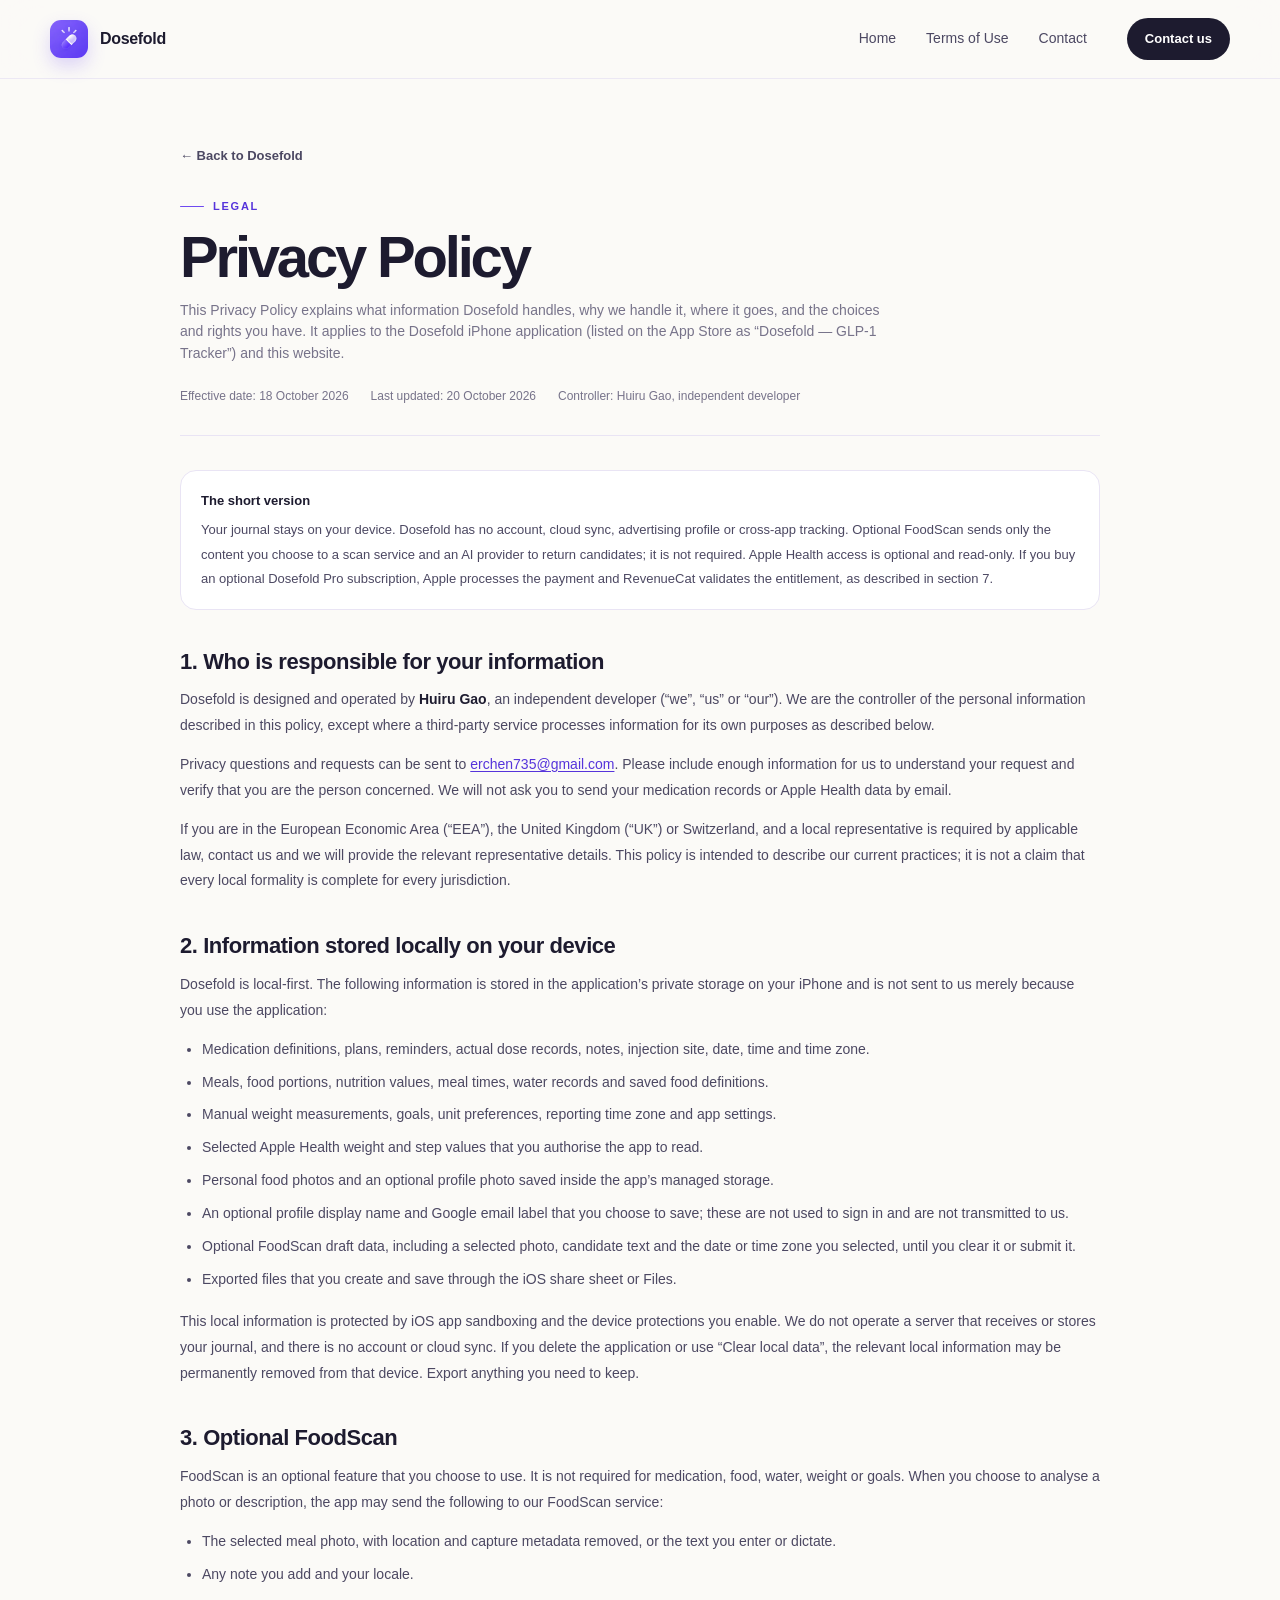
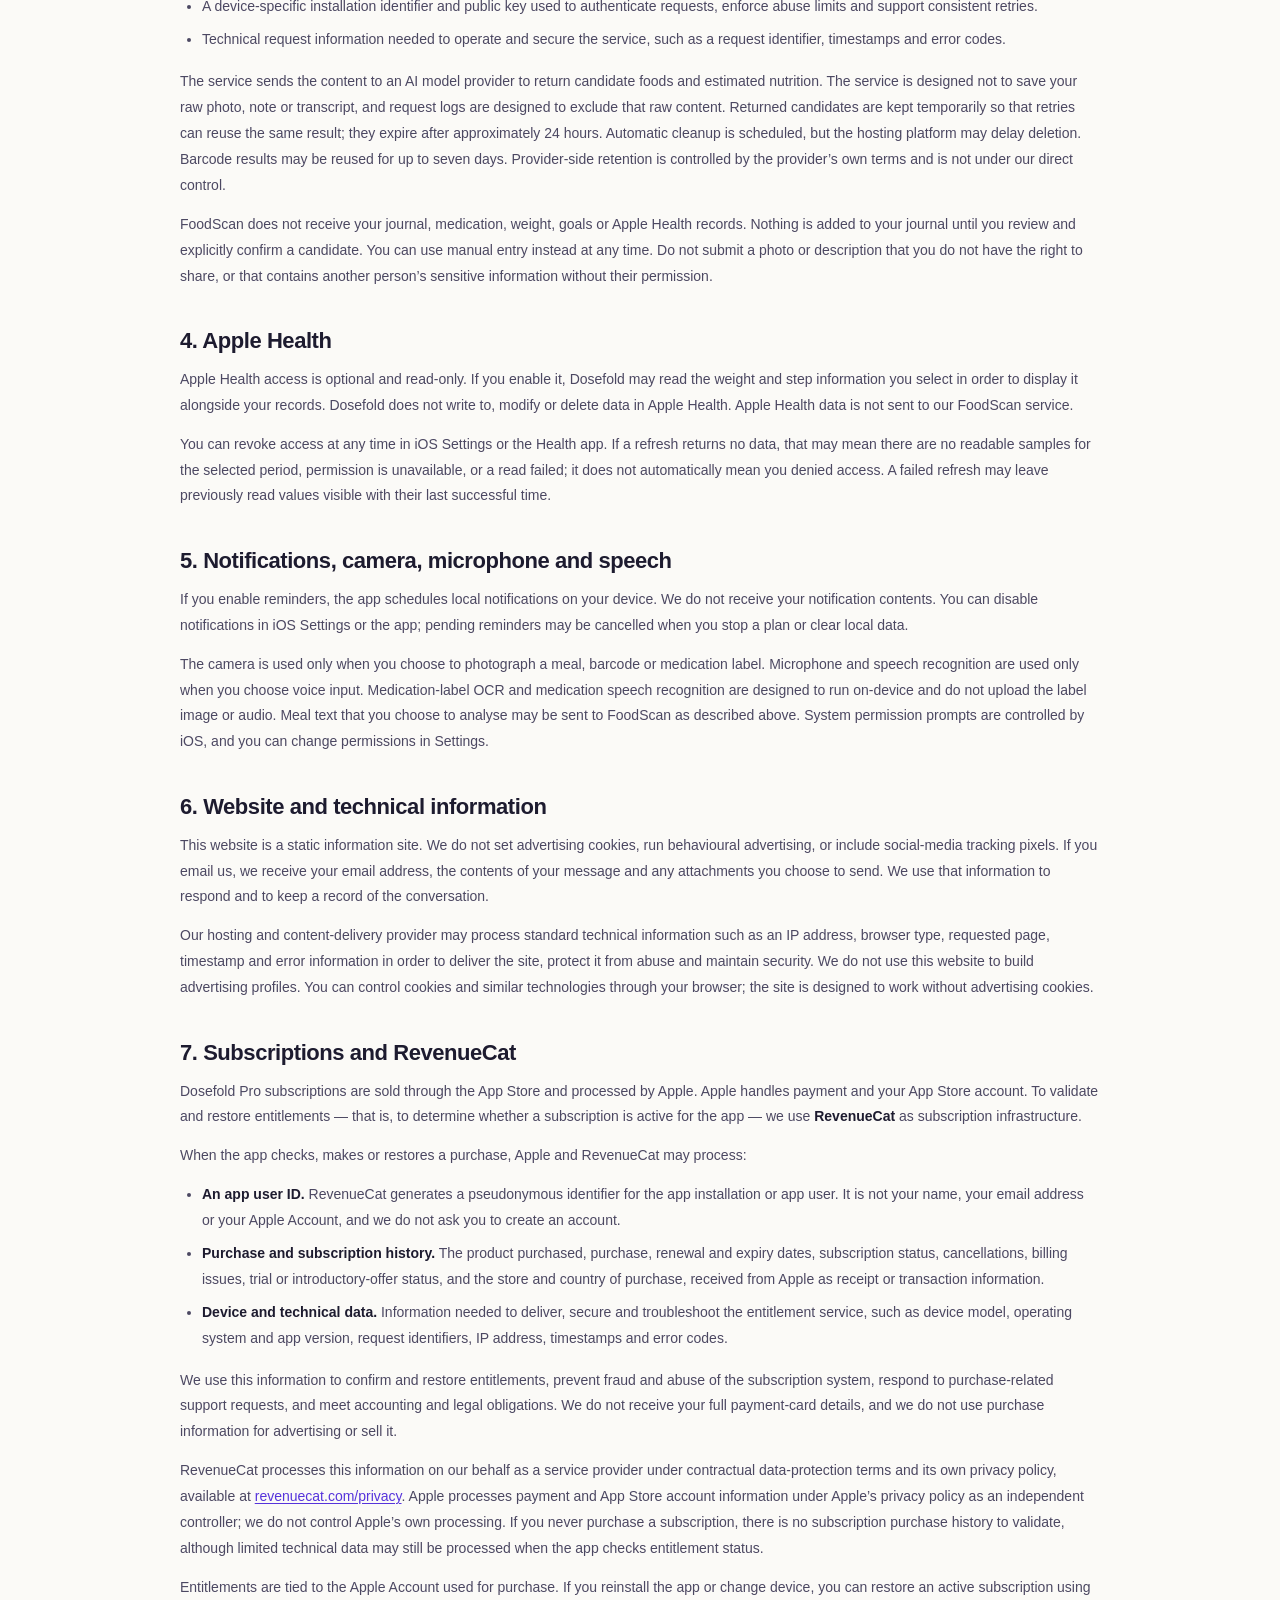
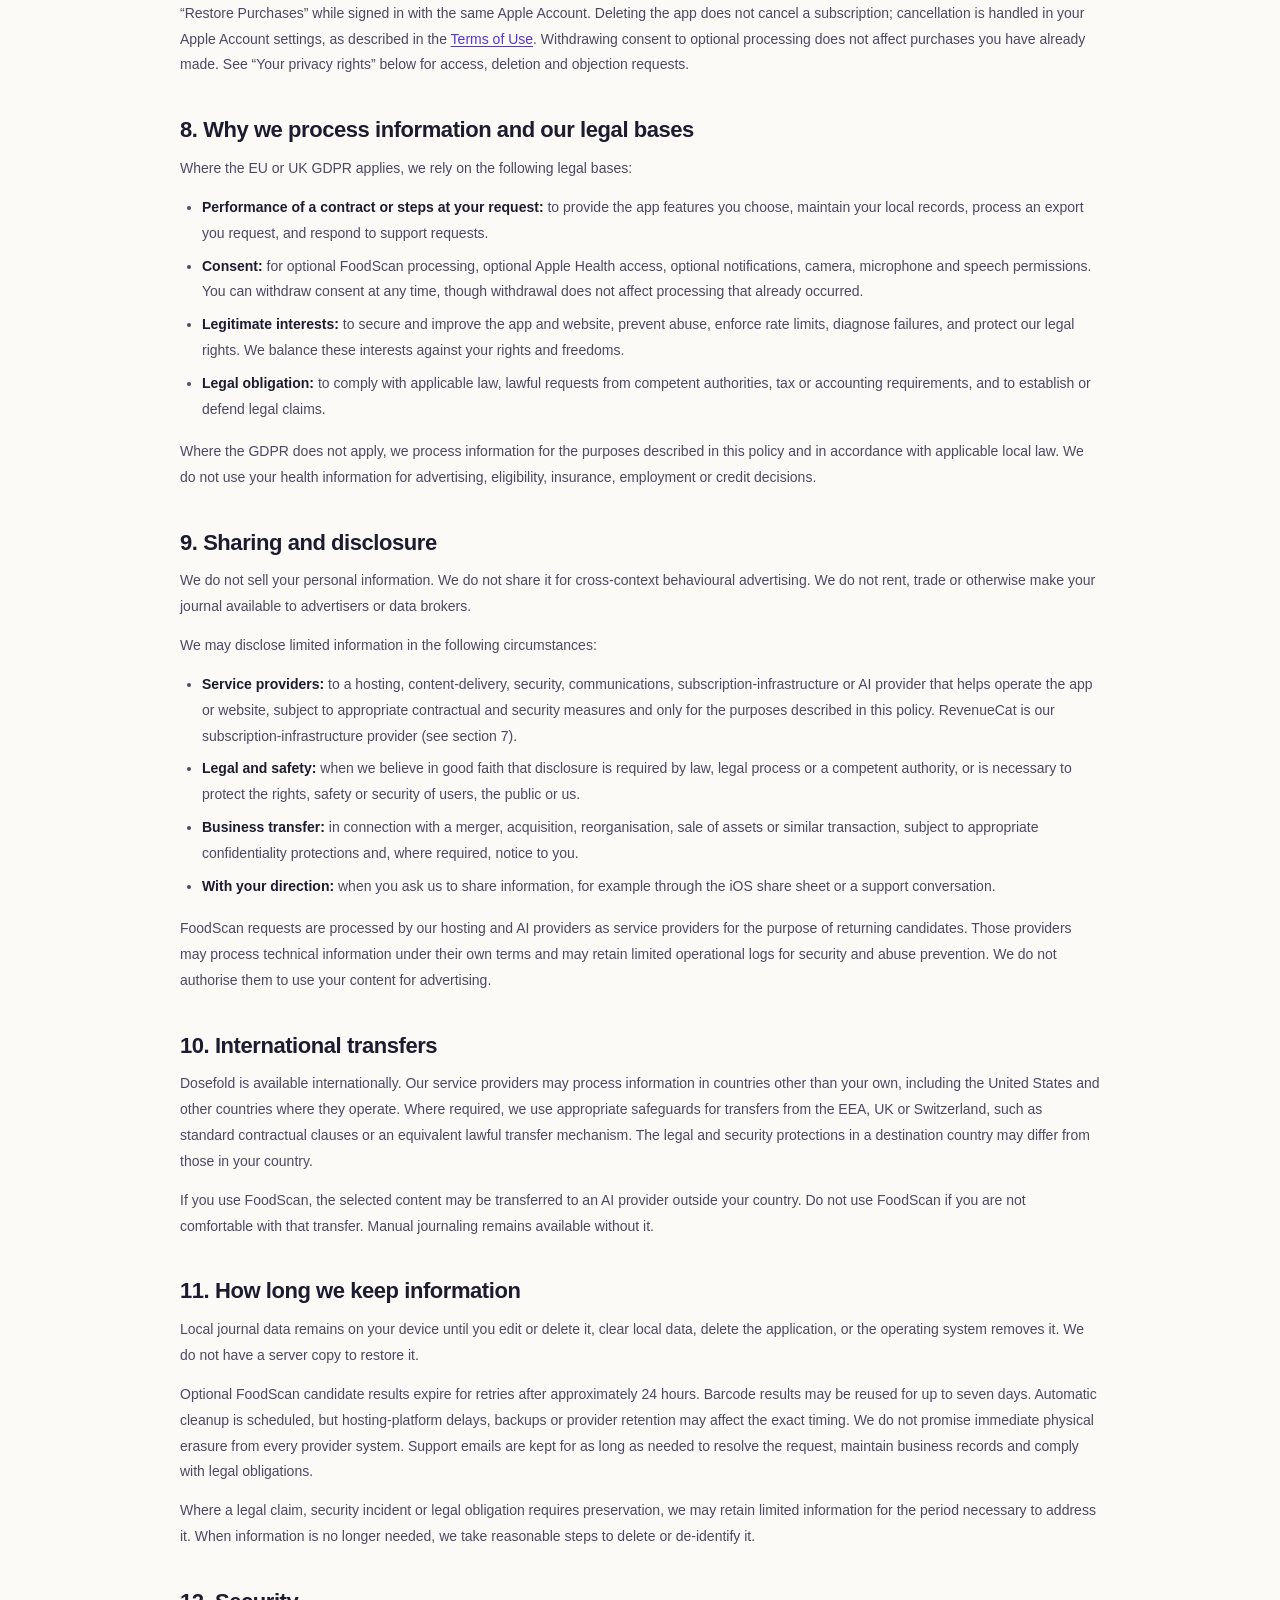
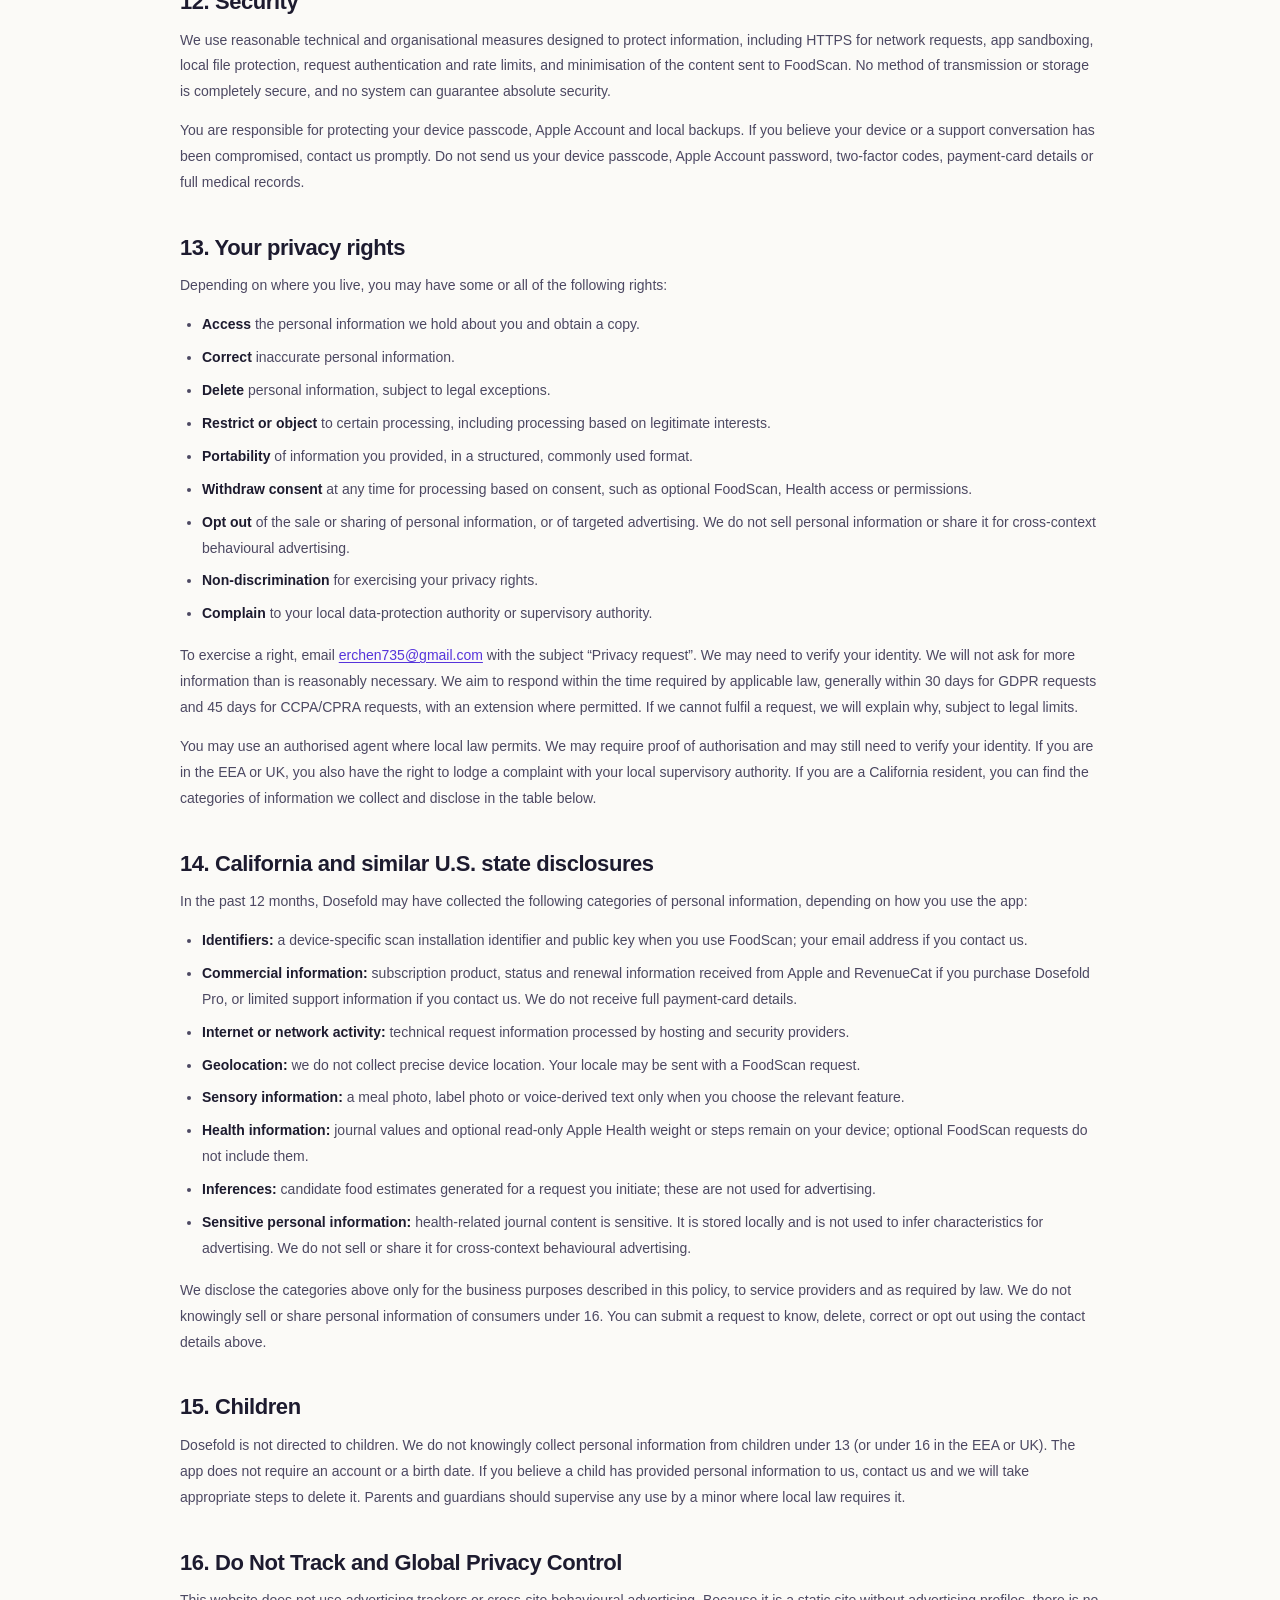
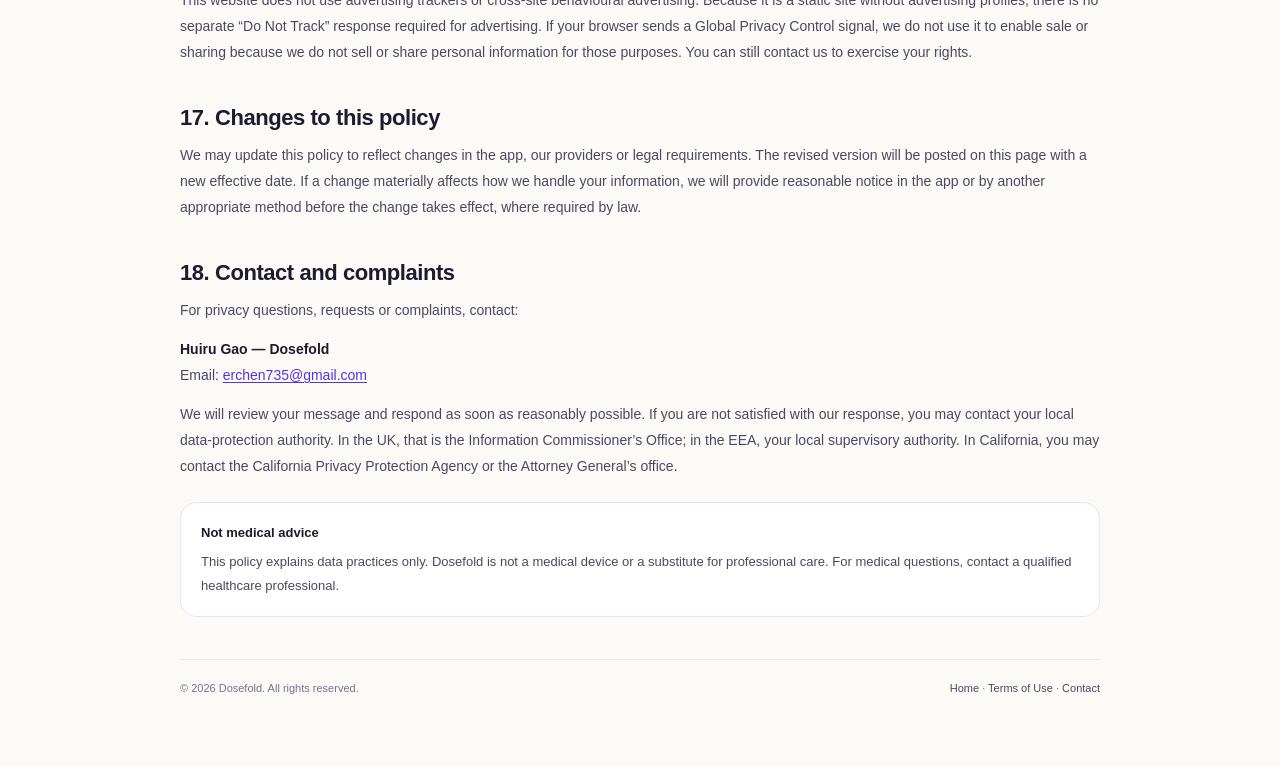
==== privacy/index.html @ b2e2604c "Align public legal operator with Huiru Gao" ====
<!doctype html>
<html lang="en">
<head>
  <meta charset="utf-8">
  <meta name="viewport" content="width=device-width, initial-scale=1">
  <meta name="theme-color" content="#fbfaf7">
  <meta name="description" content="Privacy Policy for Dosefold, a GLP-1 tracker for iPhone.">
  <title>Privacy Policy — Dosefold</title>
  <link rel="icon" href="../assets/favicon.png" type="image/png">
  <link rel="stylesheet" href="../styles.css">
</head>
<body>
  <a class="skip" href="#main">Skip to content</a>
  <header class="site-header">
    <nav class="nav" aria-label="Primary navigation">
      <a class="brand" href="../" aria-label="Dosefold home">
        <img src="../assets/logo-512.png" alt="Dosefold logo">
        <span>Dosefold</span>
      </a>
      <div class="nav-links">
        <a href="../">Home</a>
        <a href="../terms/">Terms of Use</a>
        <a href="mailto:erchen735@gmail.com">Contact</a>
      </div>
      <a class="nav-cta" href="mailto:erchen735@gmail.com">Contact us</a>
    </nav>
  </header>

  <main id="main" class="legal-wrap">
    <a class="legal-back" href="../">← Back to Dosefold</a>
    <div class="legal-intro">
      <span class="eyebrow">Legal</span>
      <h1>Privacy Policy</h1>
      <p>This Privacy Policy explains what information Dosefold handles, why we handle it, where it goes, and the choices and rights you have. It applies to the Dosefold iPhone application (listed on the App Store as “Dosefold — GLP-1 Tracker”) and this website.</p>
      <div class="legal-meta">
        <span>Effective date: 18 October 2026</span>
        <span>Last updated: 20 October 2026</span>
        <span>Controller: Huiru Gao, independent developer</span>
      </div>
    </div>

    <div class="legal-body">
      <div class="legal-callout">
        <strong>The short version</strong>
        Your journal stays on your device. Dosefold has no account, cloud sync, advertising profile or cross-app tracking. Optional FoodScan sends only the content you choose to a scan service and an AI provider to return candidates; it is not required. Apple Health access is optional and read-only. If you buy an optional Dosefold Pro subscription, Apple processes the payment and RevenueCat validates the entitlement, as described in section 7.
      </div>

      <h2>1. Who is responsible for your information</h2>
      <p>Dosefold is designed and operated by <strong>Huiru Gao</strong>, an independent developer (“we”, “us” or “our”). We are the controller of the personal information described in this policy, except where a third-party service processes information for its own purposes as described below.</p>
      <p>Privacy questions and requests can be sent to <a href="mailto:erchen735@gmail.com">erchen735@gmail.com</a>. Please include enough information for us to understand your request and verify that you are the person concerned. We will not ask you to send your medication records or Apple Health data by email.</p>
      <p>If you are in the European Economic Area (“EEA”), the United Kingdom (“UK”) or Switzerland, and a local representative is required by applicable law, contact us and we will provide the relevant representative details. This policy is intended to describe our current practices; it is not a claim that every local formality is complete for every jurisdiction.</p>

      <h2>2. Information stored locally on your device</h2>
      <p>Dosefold is local-first. The following information is stored in the application’s private storage on your iPhone and is not sent to us merely because you use the application:</p>
      <ul>
        <li>Medication definitions, plans, reminders, actual dose records, notes, injection site, date, time and time zone.</li>
        <li>Meals, food portions, nutrition values, meal times, water records and saved food definitions.</li>
        <li>Manual weight measurements, goals, unit preferences, reporting time zone and app settings.</li>
        <li>Selected Apple Health weight and step values that you authorise the app to read.</li>
        <li>Personal food photos and an optional profile photo saved inside the app’s managed storage.</li>
        <li>An optional profile display name and Google email label that you choose to save; these are not used to sign in and are not transmitted to us.</li>
        <li>Optional FoodScan draft data, including a selected photo, candidate text and the date or time zone you selected, until you clear it or submit it.</li>
        <li>Exported files that you create and save through the iOS share sheet or Files.</li>
      </ul>
      <p>This local information is protected by iOS app sandboxing and the device protections you enable. We do not operate a server that receives or stores your journal, and there is no account or cloud sync. If you delete the application or use “Clear local data”, the relevant local information may be permanently removed from that device. Export anything you need to keep.</p>

      <h2>3. Optional FoodScan</h2>
      <p>FoodScan is an optional feature that you choose to use. It is not required for medication, food, water, weight or goals. When you choose to analyse a photo or description, the app may send the following to our FoodScan service:</p>
      <ul>
        <li>The selected meal photo, with location and capture metadata removed, or the text you enter or dictate.</li>
        <li>Any note you add and your locale.</li>
        <li>A device-specific installation identifier and public key used to authenticate requests, enforce abuse limits and support consistent retries.</li>
        <li>Technical request information needed to operate and secure the service, such as a request identifier, timestamps and error codes.</li>
      </ul>
      <p>The service sends the content to an AI model provider to return candidate foods and estimated nutrition. The service is designed not to save your raw photo, note or transcript, and request logs are designed to exclude that raw content. Returned candidates are kept temporarily so that retries can reuse the same result; they expire after approximately 24 hours. Automatic cleanup is scheduled, but the hosting platform may delay deletion. Barcode results may be reused for up to seven days. Provider-side retention is controlled by the provider’s own terms and is not under our direct control.</p>
      <p>FoodScan does not receive your journal, medication, weight, goals or Apple Health records. Nothing is added to your journal until you review and explicitly confirm a candidate. You can use manual entry instead at any time. Do not submit a photo or description that you do not have the right to share, or that contains another person’s sensitive information without their permission.</p>

      <h2>4. Apple Health</h2>
      <p>Apple Health access is optional and read-only. If you enable it, Dosefold may read the weight and step information you select in order to display it alongside your records. Dosefold does not write to, modify or delete data in Apple Health. Apple Health data is not sent to our FoodScan service.</p>
      <p>You can revoke access at any time in iOS Settings or the Health app. If a refresh returns no data, that may mean there are no readable samples for the selected period, permission is unavailable, or a read failed; it does not automatically mean you denied access. A failed refresh may leave previously read values visible with their last successful time.</p>

      <h2>5. Notifications, camera, microphone and speech</h2>
      <p>If you enable reminders, the app schedules local notifications on your device. We do not receive your notification contents. You can disable notifications in iOS Settings or the app; pending reminders may be cancelled when you stop a plan or clear local data.</p>
      <p>The camera is used only when you choose to photograph a meal, barcode or medication label. Microphone and speech recognition are used only when you choose voice input. Medication-label OCR and medication speech recognition are designed to run on-device and do not upload the label image or audio. Meal text that you choose to analyse may be sent to FoodScan as described above. System permission prompts are controlled by iOS, and you can change permissions in Settings.</p>

      <h2>6. Website and technical information</h2>
      <p>This website is a static information site. We do not set advertising cookies, run behavioural advertising, or include social-media tracking pixels. If you email us, we receive your email address, the contents of your message and any attachments you choose to send. We use that information to respond and to keep a record of the conversation.</p>
      <p>Our hosting and content-delivery provider may process standard technical information such as an IP address, browser type, requested page, timestamp and error information in order to deliver the site, protect it from abuse and maintain security. We do not use this website to build advertising profiles. You can control cookies and similar technologies through your browser; the site is designed to work without advertising cookies.</p>

      <h2>7. Subscriptions and RevenueCat</h2>
      <p>Dosefold Pro subscriptions are sold through the App Store and processed by Apple. Apple handles payment and your App Store account. To validate and restore entitlements — that is, to determine whether a subscription is active for the app — we use <strong>RevenueCat</strong> as subscription infrastructure.</p>
      <p>When the app checks, makes or restores a purchase, Apple and RevenueCat may process:</p>
      <ul>
        <li><strong>An app user ID.</strong> RevenueCat generates a pseudonymous identifier for the app installation or app user. It is not your name, your email address or your Apple Account, and we do not ask you to create an account.</li>
        <li><strong>Purchase and subscription history.</strong> The product purchased, purchase, renewal and expiry dates, subscription status, cancellations, billing issues, trial or introductory-offer status, and the store and country of purchase, received from Apple as receipt or transaction information.</li>
        <li><strong>Device and technical data.</strong> Information needed to deliver, secure and troubleshoot the entitlement service, such as device model, operating system and app version, request identifiers, IP address, timestamps and error codes.</li>
      </ul>
      <p>We use this information to confirm and restore entitlements, prevent fraud and abuse of the subscription system, respond to purchase-related support requests, and meet accounting and legal obligations. We do not receive your full payment-card details, and we do not use purchase information for advertising or sell it.</p>
      <p>RevenueCat processes this information on our behalf as a service provider under contractual data-protection terms and its own privacy policy, available at <a href="https://www.revenuecat.com/privacy">revenuecat.com/privacy</a>. Apple processes payment and App Store account information under Apple’s privacy policy as an independent controller; we do not control Apple’s own processing. If you never purchase a subscription, there is no subscription purchase history to validate, although limited technical data may still be processed when the app checks entitlement status.</p>
      <p>Entitlements are tied to the Apple Account used for purchase. If you reinstall the app or change device, you can restore an active subscription using “Restore Purchases” while signed in with the same Apple Account. Deleting the app does not cancel a subscription; cancellation is handled in your Apple Account settings, as described in the <a href="../terms/">Terms of Use</a>. Withdrawing consent to optional processing does not affect purchases you have already made. See “Your privacy rights” below for access, deletion and objection requests.</p>

      <h2>8. Why we process information and our legal bases</h2>
      <p>Where the EU or UK GDPR applies, we rely on the following legal bases:</p>
      <ul>
        <li><strong>Performance of a contract or steps at your request:</strong> to provide the app features you choose, maintain your local records, process an export you request, and respond to support requests.</li>
        <li><strong>Consent:</strong> for optional FoodScan processing, optional Apple Health access, optional notifications, camera, microphone and speech permissions. You can withdraw consent at any time, though withdrawal does not affect processing that already occurred.</li>
        <li><strong>Legitimate interests:</strong> to secure and improve the app and website, prevent abuse, enforce rate limits, diagnose failures, and protect our legal rights. We balance these interests against your rights and freedoms.</li>
        <li><strong>Legal obligation:</strong> to comply with applicable law, lawful requests from competent authorities, tax or accounting requirements, and to establish or defend legal claims.</li>
      </ul>
      <p>Where the GDPR does not apply, we process information for the purposes described in this policy and in accordance with applicable local law. We do not use your health information for advertising, eligibility, insurance, employment or credit decisions.</p>

      <h2>9. Sharing and disclosure</h2>
      <p>We do not sell your personal information. We do not share it for cross-context behavioural advertising. We do not rent, trade or otherwise make your journal available to advertisers or data brokers.</p>
      <p>We may disclose limited information in the following circumstances:</p>
      <ul>
        <li><strong>Service providers:</strong> to a hosting, content-delivery, security, communications, subscription-infrastructure or AI provider that helps operate the app or website, subject to appropriate contractual and security measures and only for the purposes described in this policy. RevenueCat is our subscription-infrastructure provider (see section 7).</li>
        <li><strong>Legal and safety:</strong> when we believe in good faith that disclosure is required by law, legal process or a competent authority, or is necessary to protect the rights, safety or security of users, the public or us.</li>
        <li><strong>Business transfer:</strong> in connection with a merger, acquisition, reorganisation, sale of assets or similar transaction, subject to appropriate confidentiality protections and, where required, notice to you.</li>
        <li><strong>With your direction:</strong> when you ask us to share information, for example through the iOS share sheet or a support conversation.</li>
      </ul>
      <p>FoodScan requests are processed by our hosting and AI providers as service providers for the purpose of returning candidates. Those providers may process technical information under their own terms and may retain limited operational logs for security and abuse prevention. We do not authorise them to use your content for advertising.</p>

      <h2>10. International transfers</h2>
      <p>Dosefold is available internationally. Our service providers may process information in countries other than your own, including the United States and other countries where they operate. Where required, we use appropriate safeguards for transfers from the EEA, UK or Switzerland, such as standard contractual clauses or an equivalent lawful transfer mechanism. The legal and security protections in a destination country may differ from those in your country.</p>
      <p>If you use FoodScan, the selected content may be transferred to an AI provider outside your country. Do not use FoodScan if you are not comfortable with that transfer. Manual journaling remains available without it.</p>

      <h2>11. How long we keep information</h2>
      <p>Local journal data remains on your device until you edit or delete it, clear local data, delete the application, or the operating system removes it. We do not have a server copy to restore it.</p>
      <p>Optional FoodScan candidate results expire for retries after approximately 24 hours. Barcode results may be reused for up to seven days. Automatic cleanup is scheduled, but hosting-platform delays, backups or provider retention may affect the exact timing. We do not promise immediate physical erasure from every provider system. Support emails are kept for as long as needed to resolve the request, maintain business records and comply with legal obligations.</p>
      <p>Where a legal claim, security incident or legal obligation requires preservation, we may retain limited information for the period necessary to address it. When information is no longer needed, we take reasonable steps to delete or de-identify it.</p>

      <h2>12. Security</h2>
      <p>We use reasonable technical and organisational measures designed to protect information, including HTTPS for network requests, app sandboxing, local file protection, request authentication and rate limits, and minimisation of the content sent to FoodScan. No method of transmission or storage is completely secure, and no system can guarantee absolute security.</p>
      <p>You are responsible for protecting your device passcode, Apple Account and local backups. If you believe your device or a support conversation has been compromised, contact us promptly. Do not send us your device passcode, Apple Account password, two-factor codes, payment-card details or full medical records.</p>

      <h2>13. Your privacy rights</h2>
      <p>Depending on where you live, you may have some or all of the following rights:</p>
      <ul>
        <li><strong>Access</strong> the personal information we hold about you and obtain a copy.</li>
        <li><strong>Correct</strong> inaccurate personal information.</li>
        <li><strong>Delete</strong> personal information, subject to legal exceptions.</li>
        <li><strong>Restrict or object</strong> to certain processing, including processing based on legitimate interests.</li>
        <li><strong>Portability</strong> of information you provided, in a structured, commonly used format.</li>
        <li><strong>Withdraw consent</strong> at any time for processing based on consent, such as optional FoodScan, Health access or permissions.</li>
        <li><strong>Opt out</strong> of the sale or sharing of personal information, or of targeted advertising. We do not sell personal information or share it for cross-context behavioural advertising.</li>
        <li><strong>Non-discrimination</strong> for exercising your privacy rights.</li>
        <li><strong>Complain</strong> to your local data-protection authority or supervisory authority.</li>
      </ul>
      <p>To exercise a right, email <a href="mailto:erchen735@gmail.com">erchen735@gmail.com</a> with the subject “Privacy request”. We may need to verify your identity. We will not ask for more information than is reasonably necessary. We aim to respond within the time required by applicable law, generally within 30 days for GDPR requests and 45 days for CCPA/CPRA requests, with an extension where permitted. If we cannot fulfil a request, we will explain why, subject to legal limits.</p>
      <p>You may use an authorised agent where local law permits. We may require proof of authorisation and may still need to verify your identity. If you are in the EEA or UK, you also have the right to lodge a complaint with your local supervisory authority. If you are a California resident, you can find the categories of information we collect and disclose in the table below.</p>

      <h2>14. California and similar U.S. state disclosures</h2>
      <p>In the past 12 months, Dosefold may have collected the following categories of personal information, depending on how you use the app:</p>
      <ul>
        <li><strong>Identifiers:</strong> a device-specific scan installation identifier and public key when you use FoodScan; your email address if you contact us.</li>
        <li><strong>Commercial information:</strong> subscription product, status and renewal information received from Apple and RevenueCat if you purchase Dosefold Pro, or limited support information if you contact us. We do not receive full payment-card details.</li>
        <li><strong>Internet or network activity:</strong> technical request information processed by hosting and security providers.</li>
        <li><strong>Geolocation:</strong> we do not collect precise device location. Your locale may be sent with a FoodScan request.</li>
        <li><strong>Sensory information:</strong> a meal photo, label photo or voice-derived text only when you choose the relevant feature.</li>
        <li><strong>Health information:</strong> journal values and optional read-only Apple Health weight or steps remain on your device; optional FoodScan requests do not include them.</li>
        <li><strong>Inferences:</strong> candidate food estimates generated for a request you initiate; these are not used for advertising.</li>
        <li><strong>Sensitive personal information:</strong> health-related journal content is sensitive. It is stored locally and is not used to infer characteristics for advertising. We do not sell or share it for cross-context behavioural advertising.</li>
      </ul>
      <p>We disclose the categories above only for the business purposes described in this policy, to service providers and as required by law. We do not knowingly sell or share personal information of consumers under 16. You can submit a request to know, delete, correct or opt out using the contact details above.</p>

      <h2>15. Children</h2>
      <p>Dosefold is not directed to children. We do not knowingly collect personal information from children under 13 (or under 16 in the EEA or UK). The app does not require an account or a birth date. If you believe a child has provided personal information to us, contact us and we will take appropriate steps to delete it. Parents and guardians should supervise any use by a minor where local law requires it.</p>

      <h2>16. Do Not Track and Global Privacy Control</h2>
      <p>This website does not use advertising trackers or cross-site behavioural advertising. Because it is a static site without advertising profiles, there is no separate “Do Not Track” response required for advertising. If your browser sends a Global Privacy Control signal, we do not use it to enable sale or sharing because we do not sell or share personal information for those purposes. You can still contact us to exercise your rights.</p>

      <h2>17. Changes to this policy</h2>
      <p>We may update this policy to reflect changes in the app, our providers or legal requirements. The revised version will be posted on this page with a new effective date. If a change materially affects how we handle your information, we will provide reasonable notice in the app or by another appropriate method before the change takes effect, where required by law.</p>

      <h2>18. Contact and complaints</h2>
      <p>For privacy questions, requests or complaints, contact:</p>
      <p><strong>Huiru Gao — Dosefold</strong><br>
      Email: <a href="mailto:erchen735@gmail.com">erchen735@gmail.com</a></p>
      <p>We will review your message and respond as soon as reasonably possible. If you are not satisfied with our response, you may contact your local data-protection authority. In the UK, that is the Information Commissioner’s Office; in the EEA, your local supervisory authority. In California, you may contact the California Privacy Protection Agency or the Attorney General’s office.</p>

      <div class="legal-callout">
        <strong>Not medical advice</strong>
        This policy explains data practices only. Dosefold is not a medical device or a substitute for professional care. For medical questions, contact a qualified healthcare professional.
      </div>
    </div>

    <footer class="legal-footer">
      <span>© 2026 Dosefold. All rights reserved.</span>
      <span><a href="../">Home</a> · <a href="../terms/">Terms of Use</a> · <a href="mailto:erchen735@gmail.com">Contact</a></span>
    </footer>
  </main>
</body>
</html>
---- styles.css ----
:root {
  --ink: #1d1b2f;
  --ink-soft: #4c4862;
  --muted: #77738a;
  --line: #e9e4f4;
  --paper: #fbfaf7;
  --white: #ffffff;
  --purple: #6e4af0;
  --purple-deep: #5634db;
  --lilac: #f1edff;
  --lavender: #e5deff;
  --mint: #e9f7f1;
  --peach: #fff2e8;
  --shadow: 0 30px 80px rgba(54, 38, 120, .13);
  --shadow-soft: 0 14px 40px rgba(54, 38, 120, .08);
  --radius-lg: 32px;
  --radius-md: 22px;
  --radius-sm: 14px;
  --max: 1180px;
  --font: -apple-system, BlinkMacSystemFont, "SF Pro Display", "SF Pro Text", "Helvetica Neue", Arial, sans-serif;
}

* { box-sizing: border-box; }
html { scroll-behavior: smooth; }
body {
  margin: 0;
  font-family: var(--font);
  color: var(--ink);
  background: var(--paper);
  -webkit-font-smoothing: antialiased;
  line-height: 1.55;
}
a { color: inherit; text-decoration: none; }
img { max-width: 100%; display: block; }
button, a { -webkit-tap-highlight-color: transparent; }

.skip {
  position: absolute; left: -999px; top: 0; padding: 12px 18px;
  background: var(--ink); color: white; border-radius: 0 0 12px 0; z-index: 20;
}
.skip:focus { left: 0; }

.site-header {
  position: sticky; top: 0; z-index: 10;
  background: rgba(251, 250, 247, .86);
  backdrop-filter: blur(18px) saturate(140%);
  border-bottom: 1px solid rgba(233, 228, 244, .8);
}
.nav {
  width: min(var(--max), calc(100% - 48px));
  margin: 0 auto; min-height: 78px;
  display: flex; align-items: center; gap: 34px;
}
.brand { display: flex; align-items: center; gap: 12px; font-weight: 700; letter-spacing: -.02em; }
.brand img { width: 38px; height: 38px; border-radius: 11px; box-shadow: 0 8px 18px rgba(110, 74, 240, .22); }
.brand span { font-size: 16px; }
.nav-links { display: flex; gap: 30px; margin-left: auto; color: var(--ink-soft); font-size: 14px; font-weight: 500; }
.nav-links a { position: relative; padding: 8px 0; }
.nav-links a::after {
  content: ""; position: absolute; left: 0; right: 0; bottom: 0; height: 1px;
  background: var(--purple); transform: scaleX(0); transform-origin: left; transition: transform .2s ease;
}
.nav-links a:hover::after { transform: scaleX(1); }
.nav-cta {
  margin-left: 6px; padding: 11px 18px; border-radius: 999px;
  background: var(--ink); color: white; font-size: 13px; font-weight: 650;
  transition: transform .2s ease, background .2s ease;
}
.nav-cta:hover { transform: translateY(-1px); background: var(--purple-deep); }

.wrap { width: min(var(--max), calc(100% - 48px)); margin: 0 auto; }
.hero { padding: 76px 0 42px; }
.hero-grid { display: grid; grid-template-columns: 1.05fr .95fr; align-items: center; gap: 70px; }
.eyebrow {
  display: inline-flex; align-items: center; gap: 9px;
  color: var(--purple-deep); font-size: 11px; font-weight: 750;
  text-transform: uppercase; letter-spacing: .16em;
}
.eyebrow::before { content: ""; width: 24px; height: 1.5px; background: var(--purple); border-radius: 2px; }
h1 {
  margin: 24px 0 24px; max-width: 690px;
  font-size: clamp(48px, 6vw, 78px); line-height: .98;
  letter-spacing: -.055em; font-weight: 730;
}
h1 em { font-style: normal; color: var(--purple); }
.lede { color: var(--ink-soft); font-size: 18px; line-height: 1.7; max-width: 535px; margin: 0 0 34px; }
.hero-actions { display: flex; flex-wrap: wrap; align-items: center; gap: 14px; }
.button {
  display: inline-flex; align-items: center; justify-content: center; gap: 10px;
  min-height: 50px; padding: 0 22px; border-radius: 999px;
  font-size: 14px; font-weight: 650; letter-spacing: -.01em;
  transition: transform .2s ease, box-shadow .2s ease, background .2s ease;
}
.button.primary {
  color: white; background: linear-gradient(135deg, #7d5bff, #5a36d9);
  box-shadow: 0 14px 28px rgba(94, 57, 220, .26);
}
.button.primary:hover { transform: translateY(-2px); box-shadow: 0 18px 32px rgba(94, 57, 220, .32); }
.button.ghost { color: var(--ink); background: white; border: 1px solid var(--line); }
.button.ghost:hover { border-color: #cfc5eb; transform: translateY(-2px); }
.button .arrow { font-size: 17px; line-height: 1; transform: translateY(-1px); }

.trust-row {
  display: flex; flex-wrap: wrap; gap: 10px 22px; align-items: center;
  margin-top: 30px; padding-top: 22px; border-top: 1px solid var(--line);
  color: var(--muted); font-size: 12px;
}
.trust-row span { display: inline-flex; align-items: center; gap: 7px; }
.dot { width: 5px; height: 5px; background: #b9a7f6; border-radius: 50%; }

.hero-art { position: relative; min-height: 660px; display: grid; place-items: center; }
.art-glow {
  position: absolute; width: 500px; height: 500px; border-radius: 50%;
  background: radial-gradient(circle at 45% 40%, rgba(183, 160, 255, .38), rgba(241, 237, 255, 0) 68%);
  filter: blur(8px);
}
.device {
  position: relative; width: 322px; height: 654px;
  background: #171422; border-radius: 48px; padding: 10px;
  box-shadow: 0 42px 90px rgba(34, 24, 76, .28), 0 8px 24px rgba(34, 24, 76, .18);
  transform: rotate(2.5deg);
}
.device::before {
  content: ""; position: absolute; top: 14px; left: 50%; transform: translateX(-50%);
  width: 84px; height: 22px; border-radius: 0 0 15px 15px; background: #171422; z-index: 2;
}
.screen {
  position: relative; height: 100%; border-radius: 39px; overflow: hidden;
  background: #fdfcff; padding: 35px 18px 14px; color: var(--ink);
}
.screen-top { display: flex; justify-content: space-between; align-items: center; font-size: 10px; color: var(--muted); }
.screen-top b { color: var(--ink); font-size: 12px; letter-spacing: -.02em; }
.screen h3 { font-size: 25px; letter-spacing: -.04em; margin: 25px 0 3px; }
.screen .sub { color: var(--muted); font-size: 11px; }
.ring-card {
  margin-top: 20px; background: white; border: 1px solid #f0ecf8; border-radius: 24px;
  padding: 18px; box-shadow: 0 12px 30px rgba(80, 55, 160, .07);
  display: flex; gap: 17px; align-items: center;
}
.ring {
  width: 96px; height: 96px; border-radius: 50%; flex: 0 0 auto;
  background: conic-gradient(var(--purple) 0 71%, #ede8ff 71% 100%);
  display: grid; place-items: center;
}
.ring::before { content: ""; width: 78px; height: 78px; background: white; border-radius: 50%; grid-area: 1 / 1; }
.ring-value { grid-area: 1 / 1; text-align: center; z-index: 1; font-size: 21px; font-weight: 750; letter-spacing: -.04em; }
.ring-value small { display: block; font-size: 8px; color: var(--muted); font-weight: 500; letter-spacing: .02em; margin-top: 1px; }
.ring-copy b { display: block; font-size: 13px; }
.ring-copy span { display: block; color: var(--muted); font-size: 10px; margin-top: 3px; }
.ring-copy .mini { margin-top: 10px; display: inline-flex; align-items: center; gap: 4px; color: var(--purple-deep); font-size: 9px; font-weight: 700; }

.stat-grid { display: grid; grid-template-columns: 1fr 1fr; gap: 10px; margin-top: 10px; }
.stat { background: white; border: 1px solid #f0ecf8; border-radius: 18px; padding: 13px; }
.stat label { color: var(--muted); font-size: 9px; }
.stat b { display: block; font-size: 18px; letter-spacing: -.04em; margin-top: 3px; }
.stat i { font-style: normal; color: #9b93ad; font-size: 9px; }
.dose-card { margin-top: 10px; border-radius: 20px; padding: 15px; background: var(--lilac); }
.dose-card .tag { color: var(--purple-deep); font-size: 8px; text-transform: uppercase; letter-spacing: .12em; font-weight: 750; }
.dose-card b { display: block; font-size: 12px; margin-top: 6px; }
.dose-card span { display: block; color: var(--ink-soft); font-size: 9px; margin-top: 2px; }
.mini-tabs { position: absolute; left: 16px; right: 16px; bottom: 10px; height: 44px; border-top: 1px solid #efebf7; display: flex; justify-content: space-around; align-items: center; color: #a39bb1; font-size: 8px; }
.mini-tabs .on { color: var(--purple); font-weight: 700; }
.mini-tabs span { display: grid; gap: 3px; place-items: center; }
.mini-tabs svg { width: 15px; height: 15px; }
.float-card {
  position: absolute; background: white; border: 1px solid var(--line);
  box-shadow: var(--shadow-soft); border-radius: 16px; padding: 12px 15px;
  display: flex; align-items: center; gap: 9px; font-size: 11px; font-weight: 650;
}
.float-card small { display: block; font-size: 9px; color: var(--muted); font-weight: 400; margin-top: 2px; }
.float-one { top: 92px; left: -3px; transform: rotate(-3deg); }
.float-two { bottom: 88px; right: -10px; transform: rotate(2deg); }
.float-icon { width: 26px; height: 26px; border-radius: 8px; background: var(--lilac); display: grid; place-items: center; color: var(--purple); font-size: 13px; }

.section { padding: 84px 0; }
.section-head { display: flex; justify-content: space-between; align-items: flex-end; gap: 38px; margin-bottom: 34px; }
.section-head h2 { margin: 11px 0 0; max-width: 620px; font-size: clamp(32px, 4vw, 48px); line-height: 1.05; letter-spacing: -.045em; }
.section-head p { max-width: 330px; margin: 0 0 4px; color: var(--muted); font-size: 14px; line-height: 1.7; }
.feature-grid { display: grid; grid-template-columns: repeat(3, 1fr); gap: 16px; }
.feature {
  background: white; border: 1px solid var(--line); border-radius: var(--radius-md);
  padding: 27px; min-height: 245px; display: flex; flex-direction: column;
  transition: transform .25s ease, box-shadow .25s ease;
}
.feature:hover { transform: translateY(-5px); box-shadow: var(--shadow-soft); }
.feature-icon { width: 42px; height: 42px; border-radius: 13px; display: grid; place-items: center; margin-bottom: 27px; color: var(--purple); background: var(--lilac); }
.feature-icon svg { width: 21px; height: 21px; }
.feature:nth-child(2) .feature-icon { background: var(--mint); color: #2e8c72; }
.feature:nth-child(3) .feature-icon { background: var(--peach); color: #b56a38; }
.feature h3 { margin: 0 0 8px; font-size: 18px; letter-spacing: -.02em; }
.feature p { margin: 0; color: var(--muted); font-size: 13px; line-height: 1.7; }
.feature .feature-note { margin-top: auto; padding-top: 18px; color: var(--ink-soft); font-size: 11px; font-weight: 650; }
.feature .feature-note::after { content: " →"; color: var(--purple); }

.privacy-band {
  margin: 8px 0 0; border-radius: var(--radius-lg); overflow: hidden;
  background: var(--ink); color: white; display: grid; grid-template-columns: 1.02fr .98fr;
}
.privacy-copy { padding: 56px; }
.privacy-copy .eyebrow { color: #c9baff; }
.privacy-copy h2 { margin: 16px 0 16px; font-size: clamp(32px, 4vw, 48px); line-height: 1.03; letter-spacing: -.045em; }
.privacy-copy p { color: #c8c3da; font-size: 14px; line-height: 1.8; max-width: 430px; }
.privacy-list { list-style: none; padding: 0; margin: 28px 0 0; display: grid; gap: 16px; }
.privacy-list li { display: grid; grid-template-columns: 25px 1fr; gap: 11px; color: #ded9ec; font-size: 12px; line-height: 1.65; }
.check { width: 19px; height: 19px; border-radius: 50%; background: rgba(255,255,255,.12); color: #c8b7ff; display: grid; place-items: center; font-size: 11px; }
.privacy-art { min-height: 390px; display: grid; place-items: center; padding: 36px; background: radial-gradient(circle at 30% 28%, rgba(124, 91, 255, .32), transparent 60%), #242039; }
.privacy-panel {
  width: 285px; border-radius: 24px; background: rgba(255,255,255,.09); border: 1px solid rgba(255,255,255,.16);
  padding: 24px; box-shadow: 0 24px 60px rgba(0,0,0,.18);
}
.privacy-panel .lock { width: 40px; height: 40px; border-radius: 13px; background: #e7ddff; color: var(--purple-deep); display: grid; place-items: center; font-size: 18px; margin-bottom: 22px; }
.privacy-panel b { font-size: 16px; display: block; letter-spacing: -.02em; }
.privacy-panel p { color: #c8c2da; font-size: 11px; line-height: 1.7; margin: 7px 0 20px; }
.privacy-panel .line { height: 7px; border-radius: 4px; background: rgba(255,255,255,.12); margin-top: 9px; }
.privacy-panel .line.short { width: 60%; }
.privacy-panel .line.mid { width: 82%; }
.privacy-panel .chip { display: inline-flex; color: #d6caff; background: rgba(167, 143, 255, .18); border: 1px solid rgba(167, 143, 255, .25); border-radius: 99px; padding: 6px 10px; font-size: 8px; letter-spacing: .08em; text-transform: uppercase; margin-top: 18px; }

.story { display: grid; grid-template-columns: .85fr 1.15fr; gap: 60px; align-items: center; }
.story-card { background: var(--lilac); border-radius: var(--radius-lg); min-height: 340px; position: relative; overflow: hidden; display: grid; place-items: center; }
.story-card::before, .story-card::after { content: ""; position: absolute; border-radius: 50%; border: 1px solid rgba(110, 74, 240, .19); }
.story-card::before { width: 330px; height: 330px; }
.story-card::after { width: 220px; height: 220px; }
.story-mark { position: relative; z-index: 1; width: 136px; height: 136px; border-radius: 34px; box-shadow: 0 24px 45px rgba(70, 45, 160, .2); }
.story-copy h2 { margin: 13px 0 18px; font-size: clamp(32px, 4vw, 48px); line-height: 1.05; letter-spacing: -.045em; }
.story-copy p { color: var(--muted); font-size: 15px; line-height: 1.8; max-width: 500px; }
.quote { border-left: 2px solid var(--purple); padding-left: 20px; margin: 28px 0 0; color: var(--ink-soft); font-size: 15px; line-height: 1.7; }
.quote small { display: block; color: var(--muted); font-size: 11px; margin-top: 8px; }

.contact-band {
  border-radius: var(--radius-lg); background: linear-gradient(120deg, #f1edff, #fbf9ff 58%, #fff8f2);
  border: 1px solid #e8e0ff; padding: 45px 50px;
  display: flex; justify-content: space-between; align-items: center; gap: 30px;
}
.contact-band h2 { margin: 0 0 8px; font-size: 32px; letter-spacing: -.04em; }
.contact-band p { margin: 0; color: var(--muted); font-size: 14px; max-width: 600px; }
.contact-band .pro-note { margin-top: 10px; font-size: 12px; }
.contact-actions { display: flex; gap: 10px; flex-wrap: wrap; flex: 0 0 auto; }

.site-footer { border-top: 1px solid var(--line); padding: 30px 0 42px; margin-top: 55px; }
.footer-row { display: flex; align-items: center; gap: 18px; justify-content: space-between; color: var(--muted); font-size: 12px; }
.footer-brand { display: flex; align-items: center; gap: 10px; color: var(--ink); font-weight: 650; }
.footer-brand img { width: 27px; height: 27px; border-radius: 8px; }
.footer-links { display: flex; flex-wrap: wrap; gap: 18px; }
.footer-links a:hover { color: var(--purple-deep); }

.legal-wrap { width: min(920px, calc(100% - 48px)); margin: 0 auto; padding: 64px 0 70px; }
.legal-intro { padding-bottom: 30px; border-bottom: 1px solid var(--line); margin-bottom: 34px; }
.legal-intro h1 { font-size: clamp(38px, 5vw, 58px); margin: 14px 0 14px; }
.legal-intro p { color: var(--muted); font-size: 14px; max-width: 700px; }
.legal-meta { display: flex; flex-wrap: wrap; gap: 10px 22px; margin-top: 22px; color: var(--muted); font-size: 12px; }
.legal-body { color: var(--ink-soft); font-size: 14px; line-height: 1.85; }
.legal-body h2 { color: var(--ink); font-size: 22px; line-height: 1.25; letter-spacing: -.02em; margin: 38px 0 12px; }
.legal-body h3 { color: var(--ink); font-size: 16px; margin: 26px 0 8px; }
.legal-body p { margin: 0 0 13px; }
.legal-body ul { margin: 0 0 16px; padding-left: 22px; }
.legal-body li { margin: 7px 0; }
.legal-body strong { color: var(--ink); font-weight: 650; }
.legal-body a { color: var(--purple-deep); text-decoration: underline; text-underline-offset: 2px; }
.legal-callout { background: white; border: 1px solid var(--line); border-radius: 16px; padding: 18px 20px; margin: 22px 0; color: var(--ink-soft); font-size: 13px; }
.legal-callout strong { display: block; color: var(--ink); margin-bottom: 5px; }
.legal-back { display: inline-flex; align-items: center; gap: 7px; color: var(--ink-soft); font-size: 13px; font-weight: 600; margin-bottom: 24px; }
.legal-back:hover { color: var(--purple-deep); }
.legal-footer { margin-top: 42px; padding-top: 20px; border-top: 1px solid var(--line); display: flex; justify-content: space-between; gap: 20px; color: var(--muted); font-size: 11px; flex-wrap: wrap; }
.legal-footer a { color: var(--ink-soft); }

@media (max-width: 980px) {
  .hero-grid { grid-template-columns: 1fr; gap: 34px; }
  .hero-art { min-height: 620px; }
  .device { width: 300px; height: 615px; }
  .feature-grid { grid-template-columns: 1fr; }
  .feature { min-height: 0; }
  .privacy-band { grid-template-columns: 1fr; }
  .privacy-copy { padding: 42px 34px; }
  .privacy-art { min-height: 300px; }
  .story { grid-template-columns: 1fr; gap: 28px; }
  .contact-band { padding: 34px; align-items: flex-start; flex-direction: column; }
}
@media (max-width: 640px) {
  .nav { width: calc(100% - 32px); min-height: 68px; gap: 14px; }
  .nav-links { display: none; }
  .brand span { font-size: 15px; }
  .nav-cta { margin-left: auto; padding: 10px 15px; }
  .wrap { width: calc(100% - 32px); }
  .hero { padding: 46px 0 20px; }
  h1 { font-size: clamp(44px, 13vw, 62px); }
  .lede { font-size: 16px; }
  .hero-art { min-height: 560px; transform: scale(.9); transform-origin: top center; margin-bottom: -45px; }
  .float-card { display: none; }
  .section { padding: 62px 0; }
  .section-head { display: block; }
  .section-head p { margin-top: 16px; }
  .privacy-copy { padding: 34px 24px; }
  .privacy-art { padding: 26px; }
  .contact-band { padding: 28px 24px; }
  .contact-band h2 { font-size: 28px; }
  .footer-row { align-items: flex-start; flex-direction: column; }
  .legal-wrap { width: calc(100% - 32px); padding-top: 42px; }
  .legal-body { font-size: 13.5px; }
}

@media (prefers-reduced-motion: reduce) {
  html { scroll-behavior: auto; }
  *, *::before, *::after { transition: none !important; animation: none !important; }
}
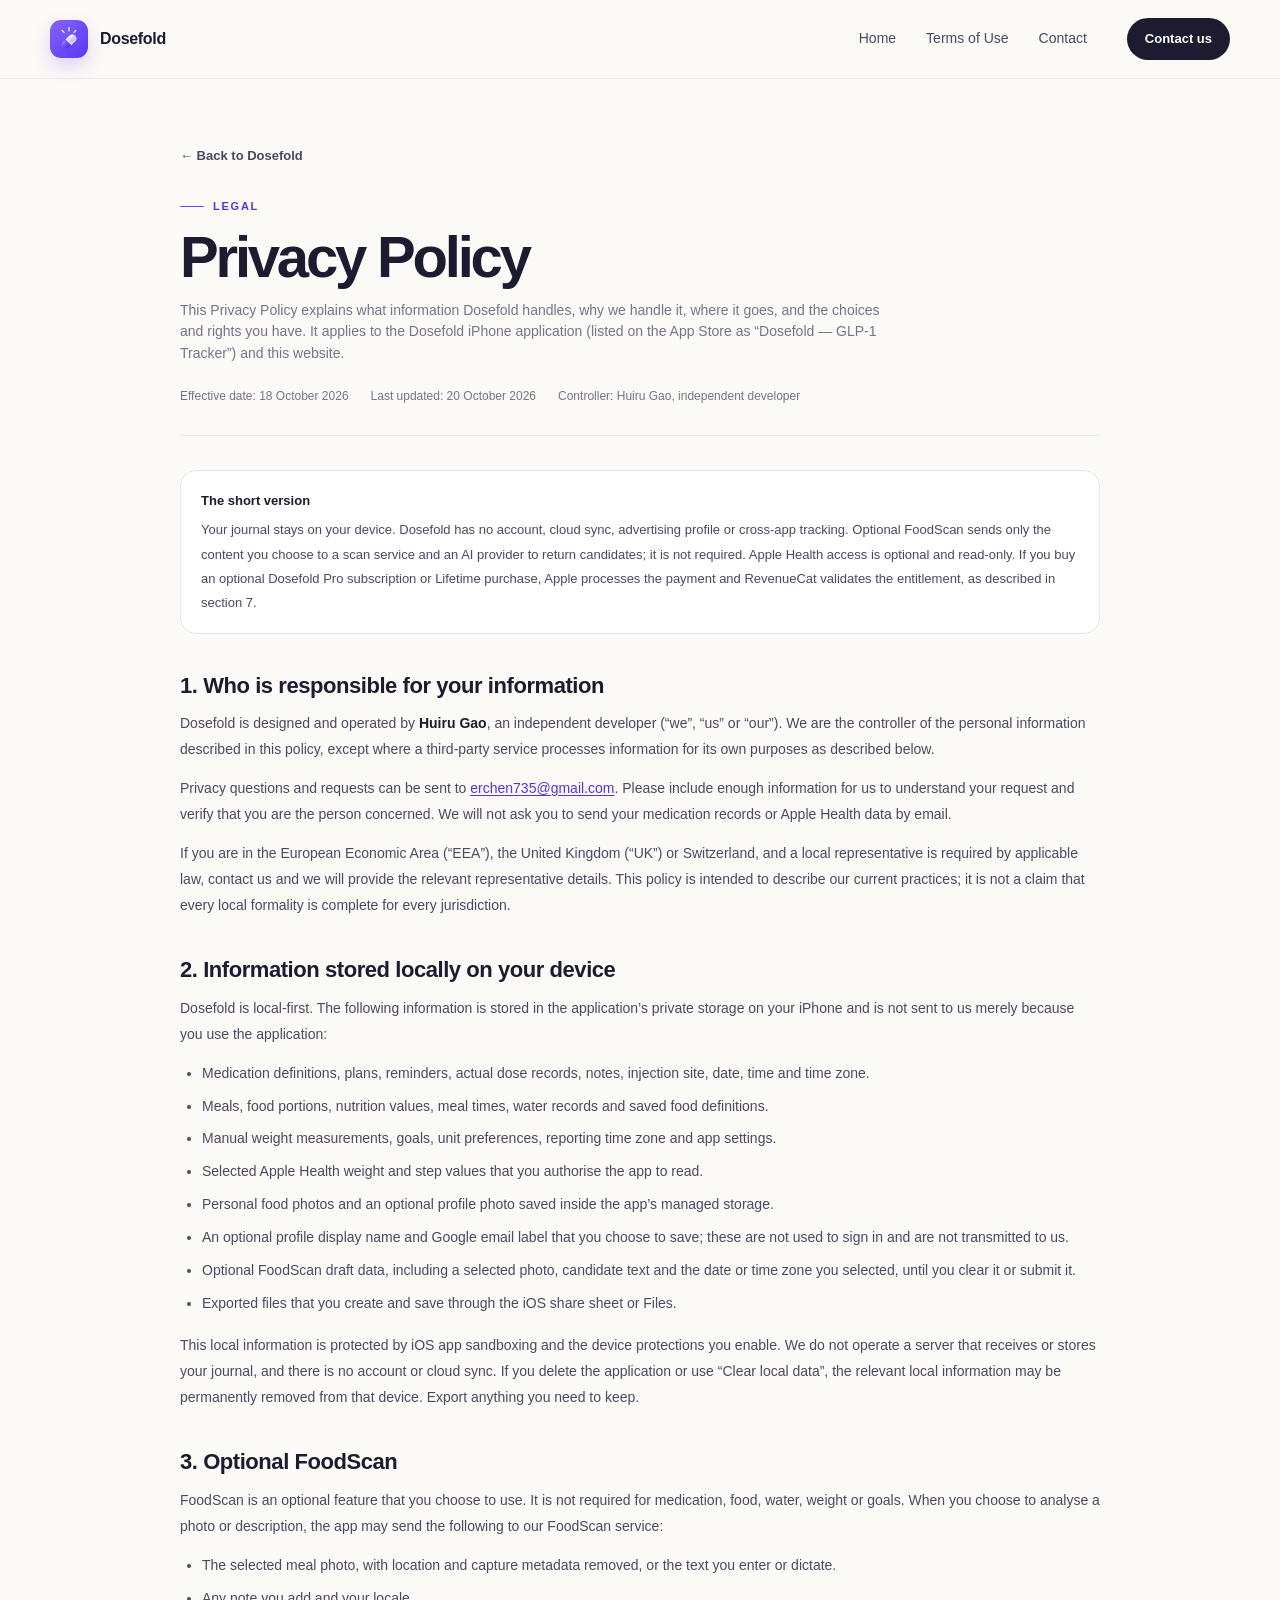
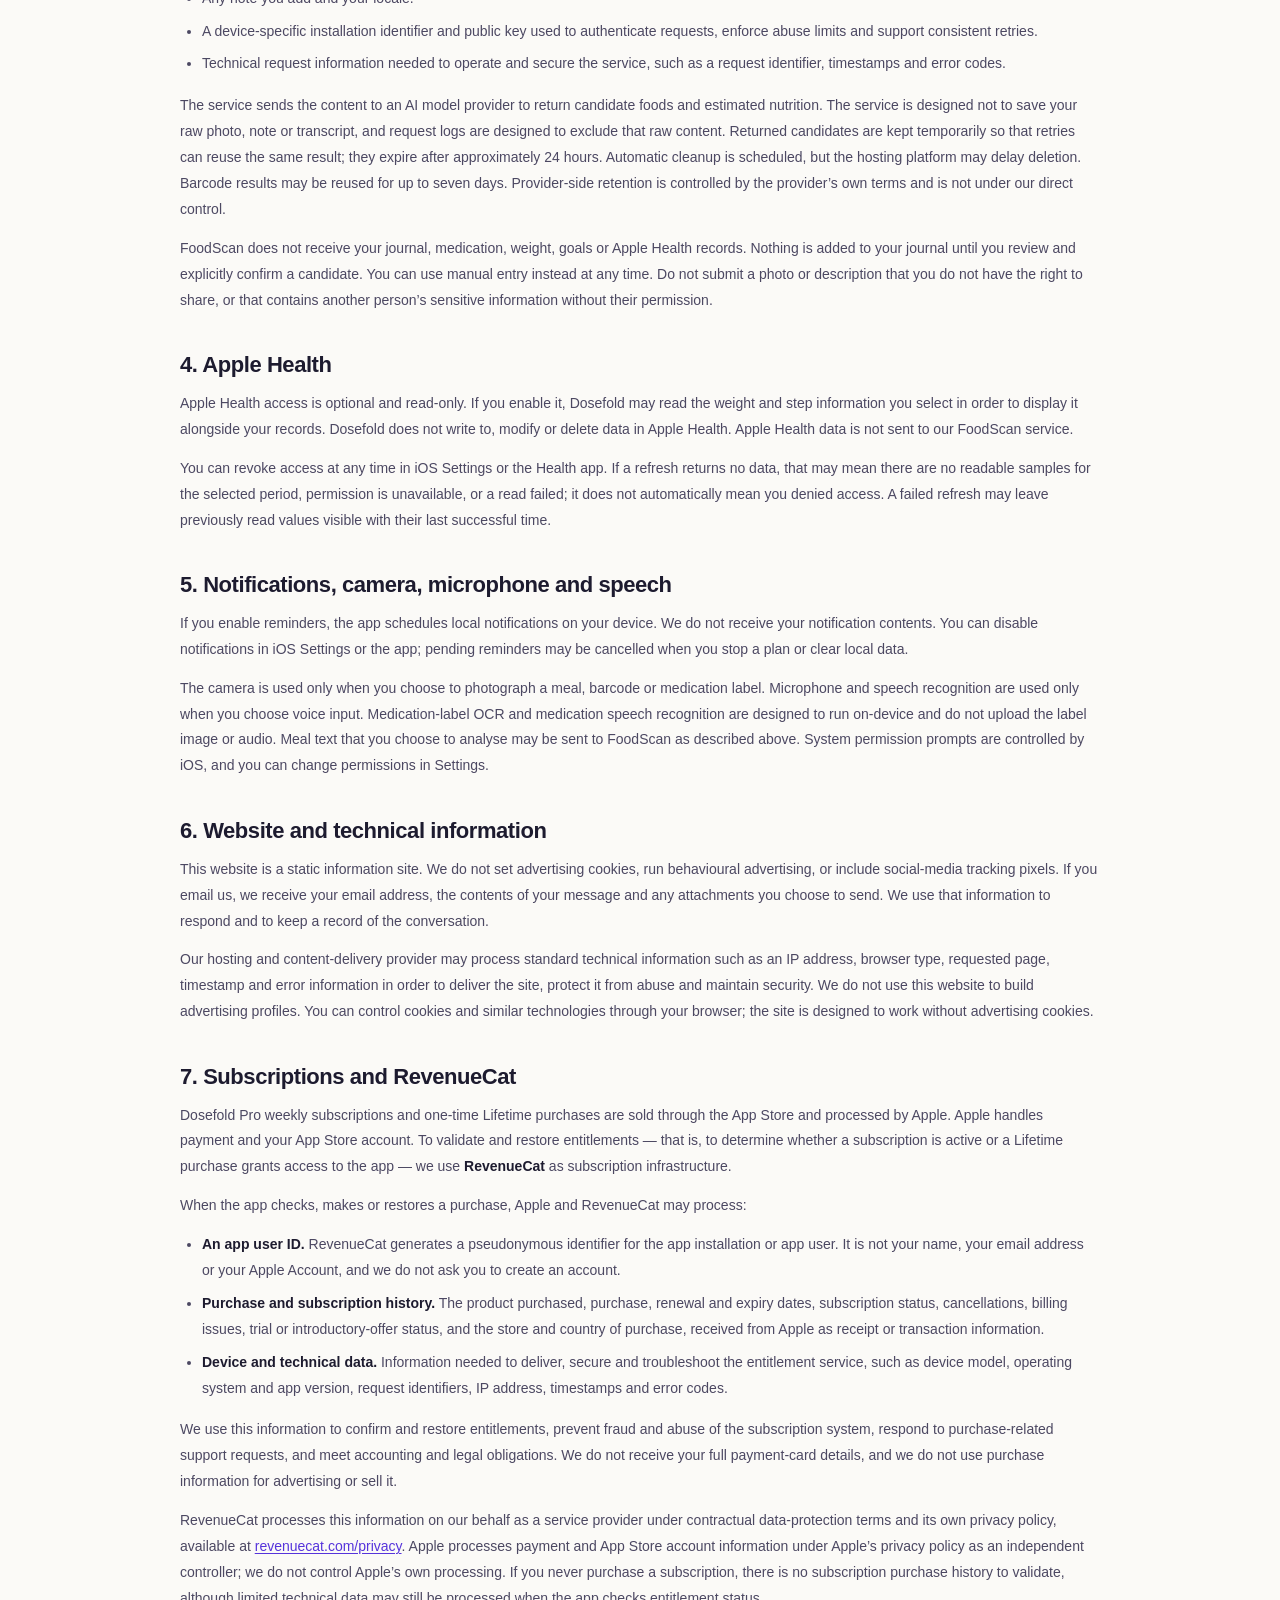
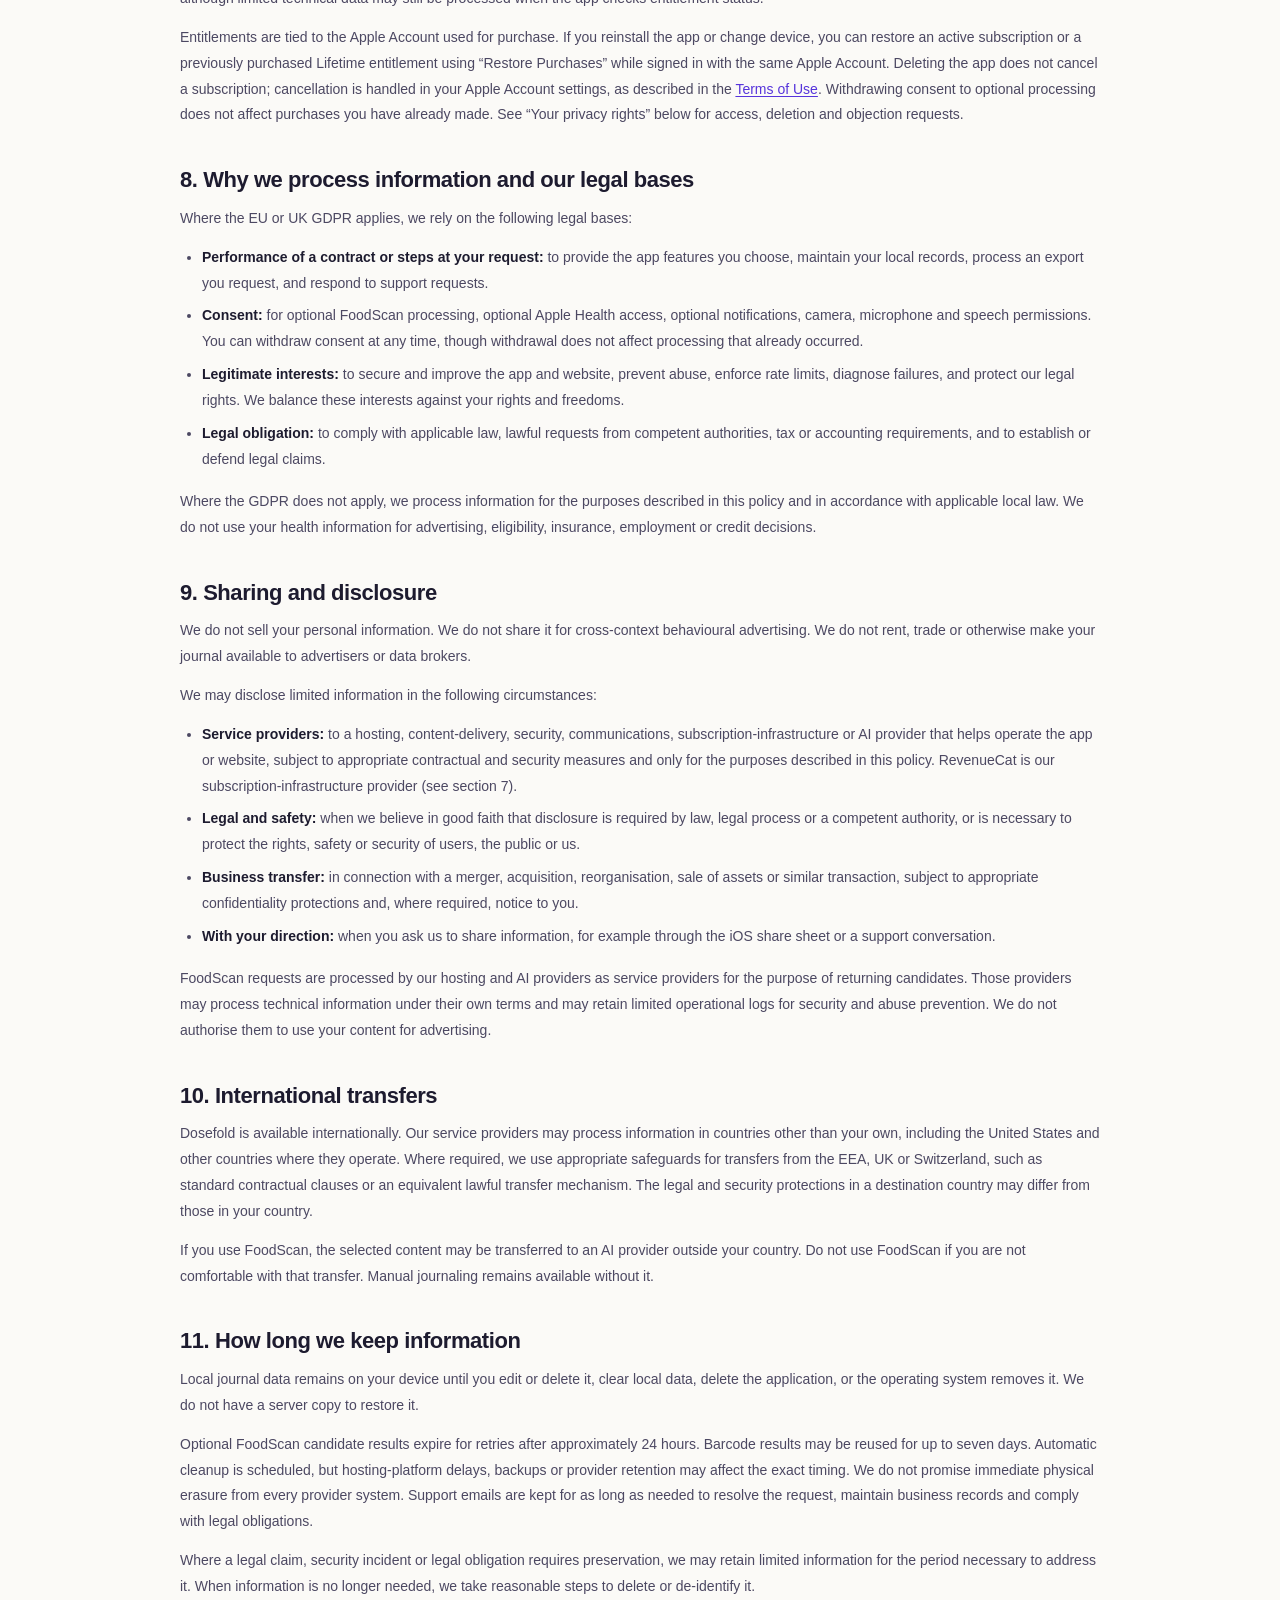
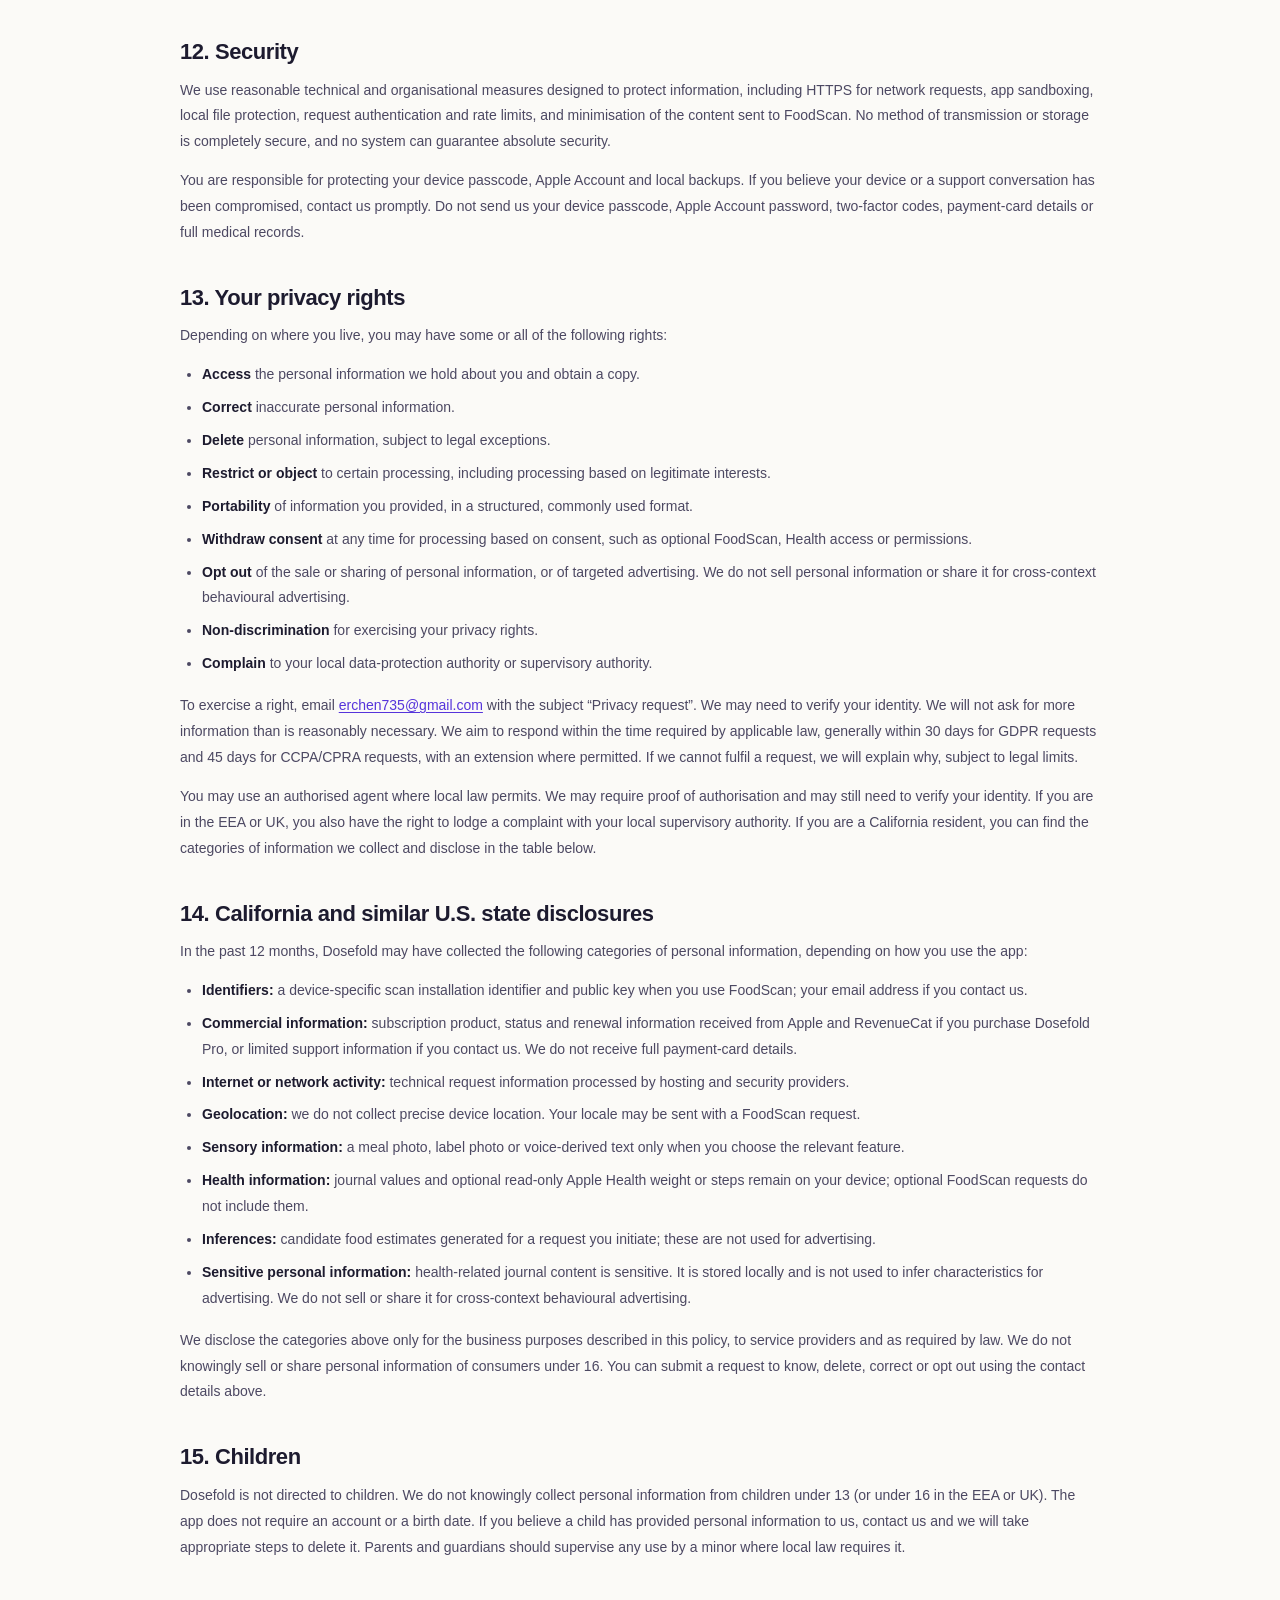
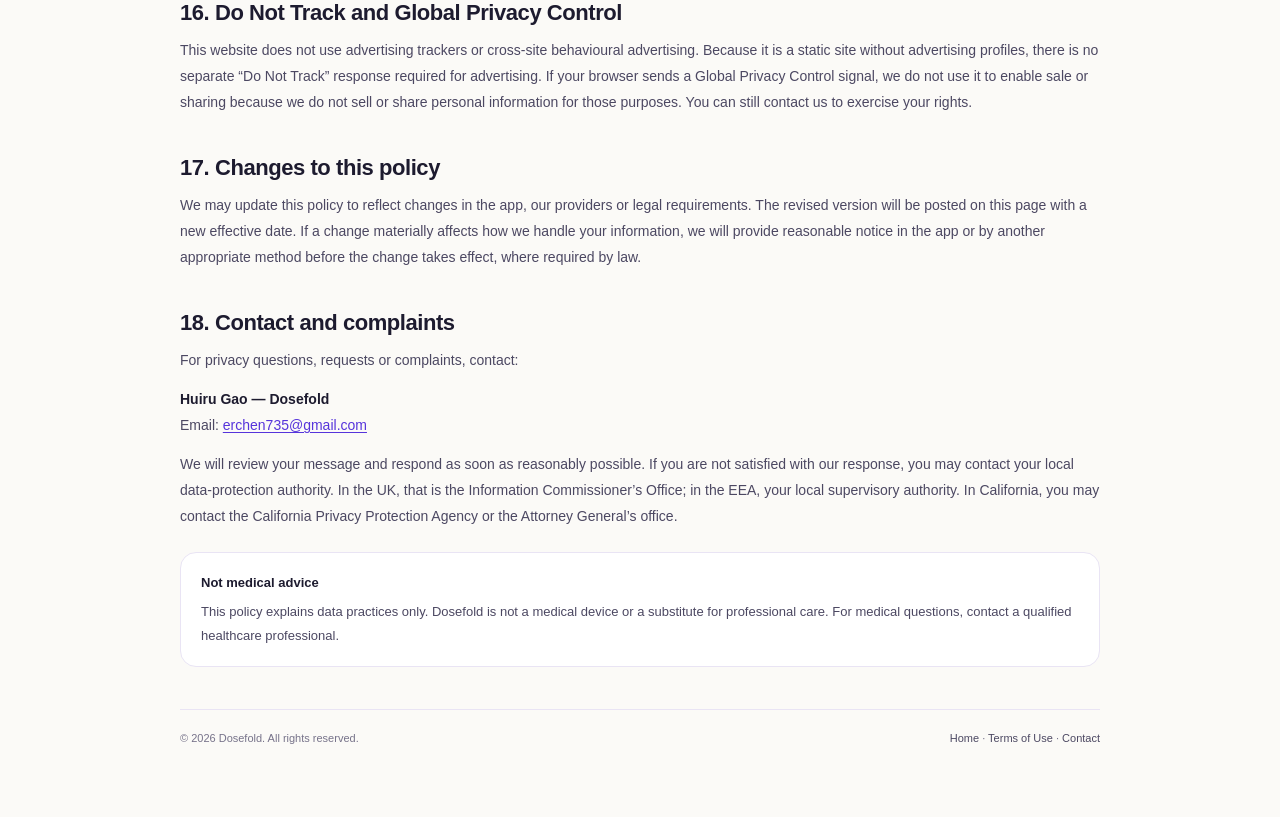
==== commit 02db7947: "Include Lifetime entitlement in privacy disclosures" ====
--- a/privacy/index.html
+++ b/privacy/index.html
@@ -42,7 +42,7 @@
     <div class="legal-body">
       <div class="legal-callout">
         <strong>The short version</strong>
-        Your journal stays on your device. Dosefold has no account, cloud sync, advertising profile or cross-app tracking. Optional FoodScan sends only the content you choose to a scan service and an AI provider to return candidates; it is not required. Apple Health access is optional and read-only. If you buy an optional Dosefold Pro subscription, Apple processes the payment and RevenueCat validates the entitlement, as described in section 7.
+        Your journal stays on your device. Dosefold has no account, cloud sync, advertising profile or cross-app tracking. Optional FoodScan sends only the content you choose to a scan service and an AI provider to return candidates; it is not required. Apple Health access is optional and read-only. If you buy an optional Dosefold Pro subscription or Lifetime purchase, Apple processes the payment and RevenueCat validates the entitlement, as described in section 7.
       </div>
 
       <h2>1. Who is responsible for your information</h2>
@@ -88,7 +88,7 @@
       <p>Our hosting and content-delivery provider may process standard technical information such as an IP address, browser type, requested page, timestamp and error information in order to deliver the site, protect it from abuse and maintain security. We do not use this website to build advertising profiles. You can control cookies and similar technologies through your browser; the site is designed to work without advertising cookies.</p>
 
       <h2>7. Subscriptions and RevenueCat</h2>
-      <p>Dosefold Pro subscriptions are sold through the App Store and processed by Apple. Apple handles payment and your App Store account. To validate and restore entitlements — that is, to determine whether a subscription is active for the app — we use <strong>RevenueCat</strong> as subscription infrastructure.</p>
+      <p>Dosefold Pro weekly subscriptions and one-time Lifetime purchases are sold through the App Store and processed by Apple. Apple handles payment and your App Store account. To validate and restore entitlements — that is, to determine whether a subscription is active or a Lifetime purchase grants access to the app — we use <strong>RevenueCat</strong> as subscription infrastructure.</p>
       <p>When the app checks, makes or restores a purchase, Apple and RevenueCat may process:</p>
       <ul>
         <li><strong>An app user ID.</strong> RevenueCat generates a pseudonymous identifier for the app installation or app user. It is not your name, your email address or your Apple Account, and we do not ask you to create an account.</li>
@@ -97,7 +97,7 @@
       </ul>
       <p>We use this information to confirm and restore entitlements, prevent fraud and abuse of the subscription system, respond to purchase-related support requests, and meet accounting and legal obligations. We do not receive your full payment-card details, and we do not use purchase information for advertising or sell it.</p>
       <p>RevenueCat processes this information on our behalf as a service provider under contractual data-protection terms and its own privacy policy, available at <a href="https://www.revenuecat.com/privacy">revenuecat.com/privacy</a>. Apple processes payment and App Store account information under Apple’s privacy policy as an independent controller; we do not control Apple’s own processing. If you never purchase a subscription, there is no subscription purchase history to validate, although limited technical data may still be processed when the app checks entitlement status.</p>
-      <p>Entitlements are tied to the Apple Account used for purchase. If you reinstall the app or change device, you can restore an active subscription using “Restore Purchases” while signed in with the same Apple Account. Deleting the app does not cancel a subscription; cancellation is handled in your Apple Account settings, as described in the <a href="../terms/">Terms of Use</a>. Withdrawing consent to optional processing does not affect purchases you have already made. See “Your privacy rights” below for access, deletion and objection requests.</p>
+      <p>Entitlements are tied to the Apple Account used for purchase. If you reinstall the app or change device, you can restore an active subscription or a previously purchased Lifetime entitlement using “Restore Purchases” while signed in with the same Apple Account. Deleting the app does not cancel a subscription; cancellation is handled in your Apple Account settings, as described in the <a href="../terms/">Terms of Use</a>. Withdrawing consent to optional processing does not affect purchases you have already made. See “Your privacy rights” below for access, deletion and objection requests.</p>
 
       <h2>8. Why we process information and our legal bases</h2>
       <p>Where the EU or UK GDPR applies, we rely on the following legal bases:</p>
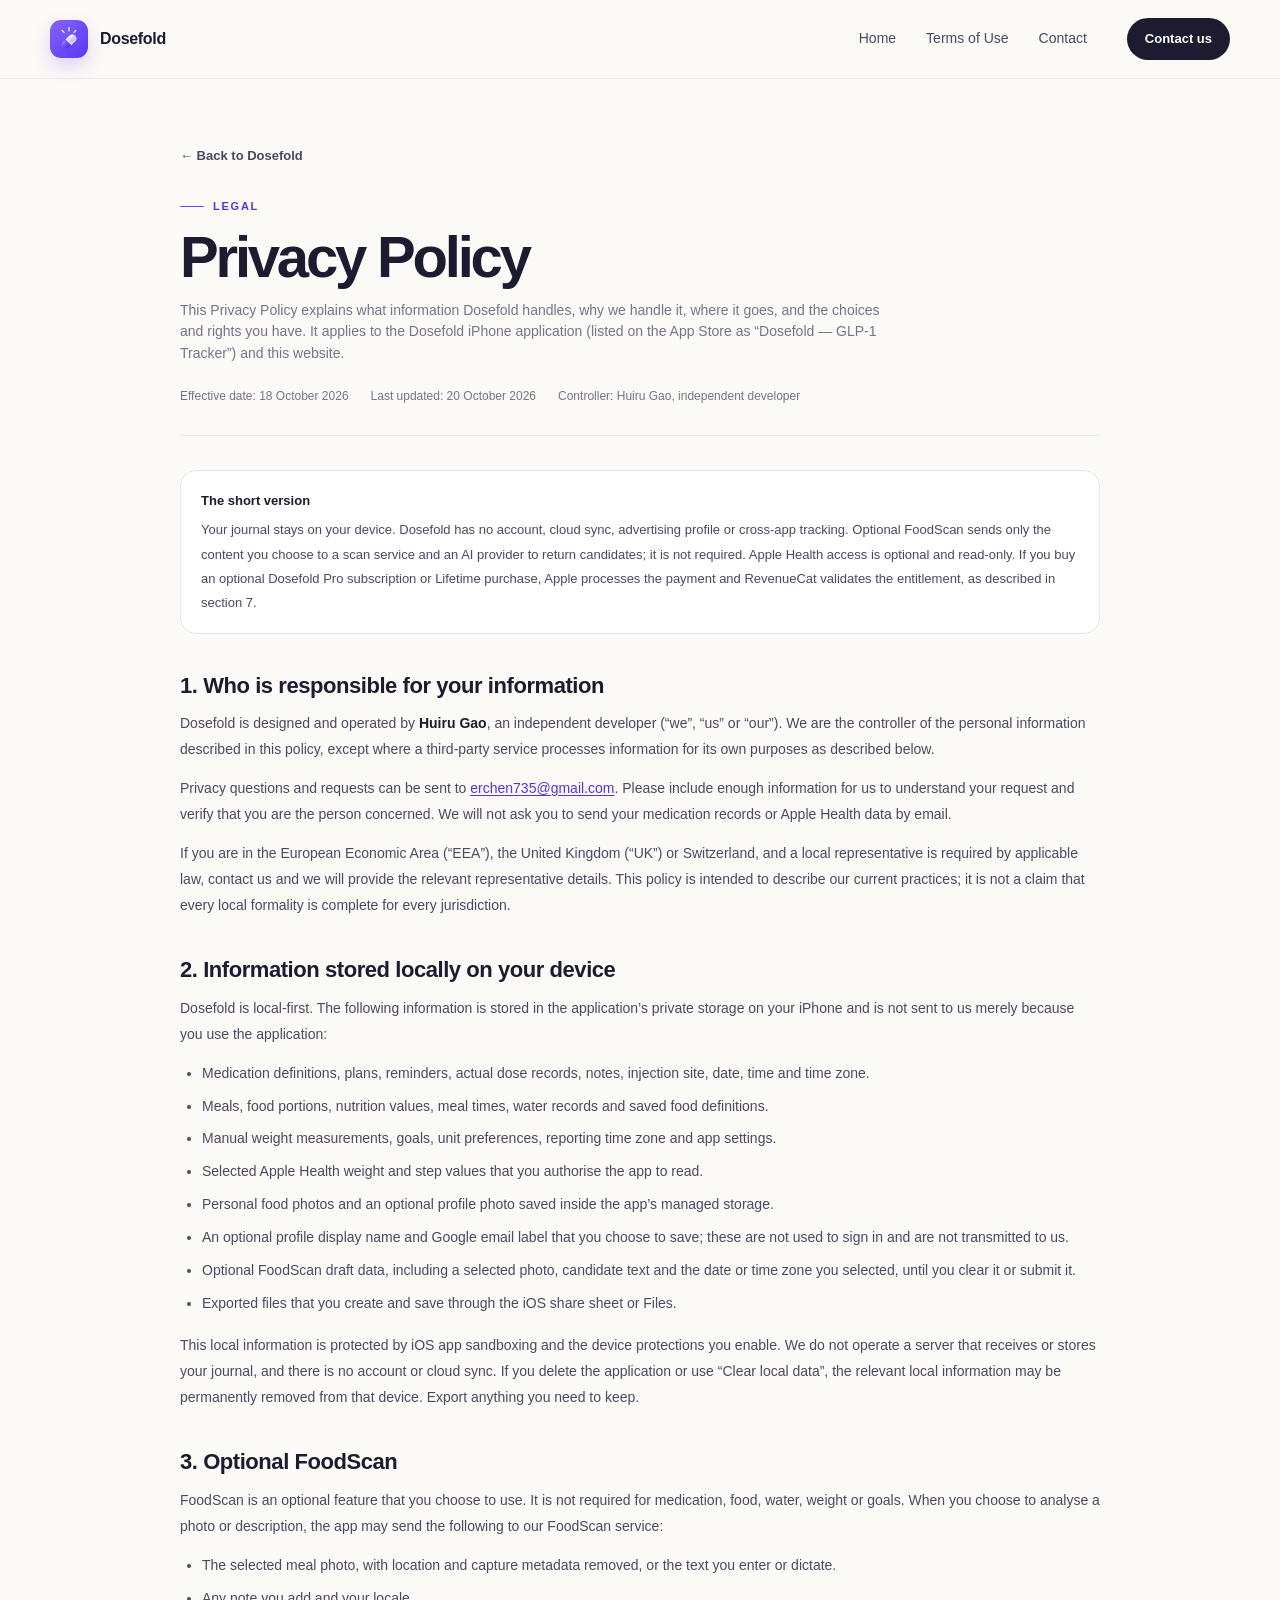
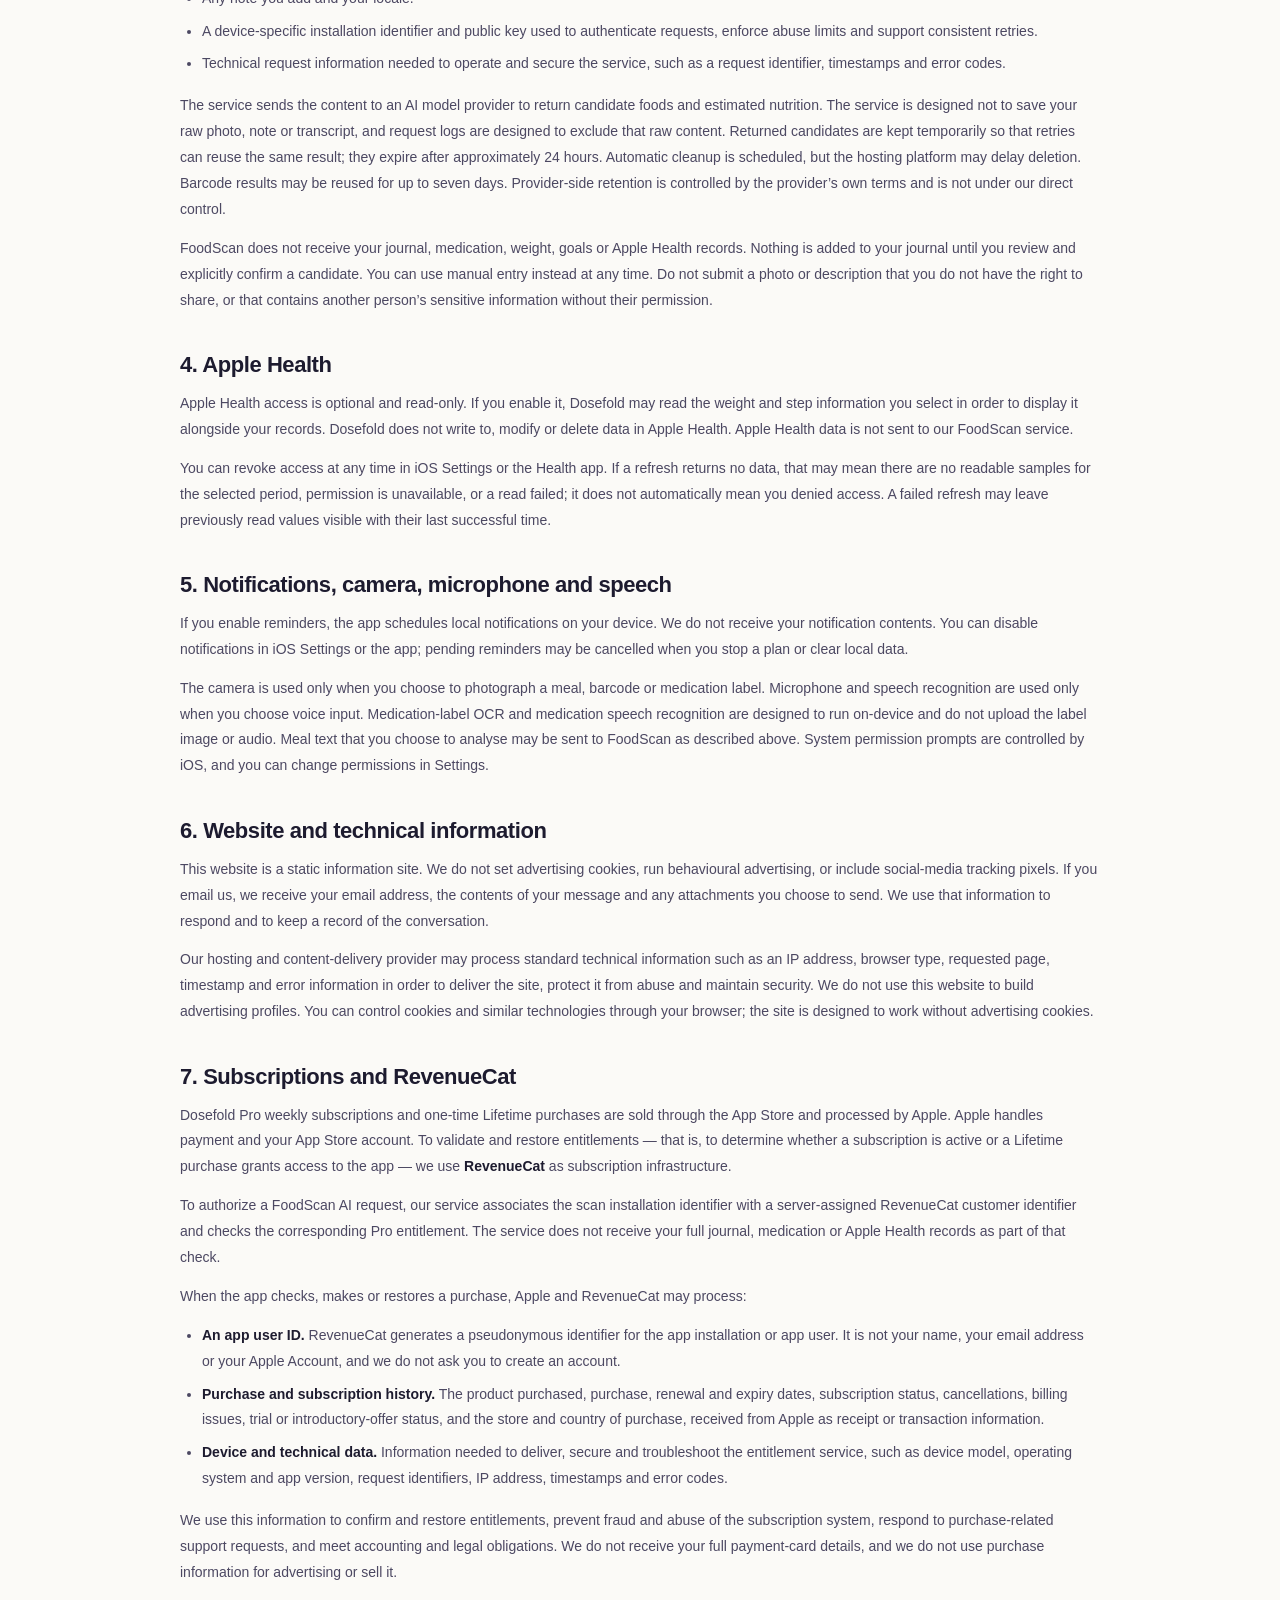
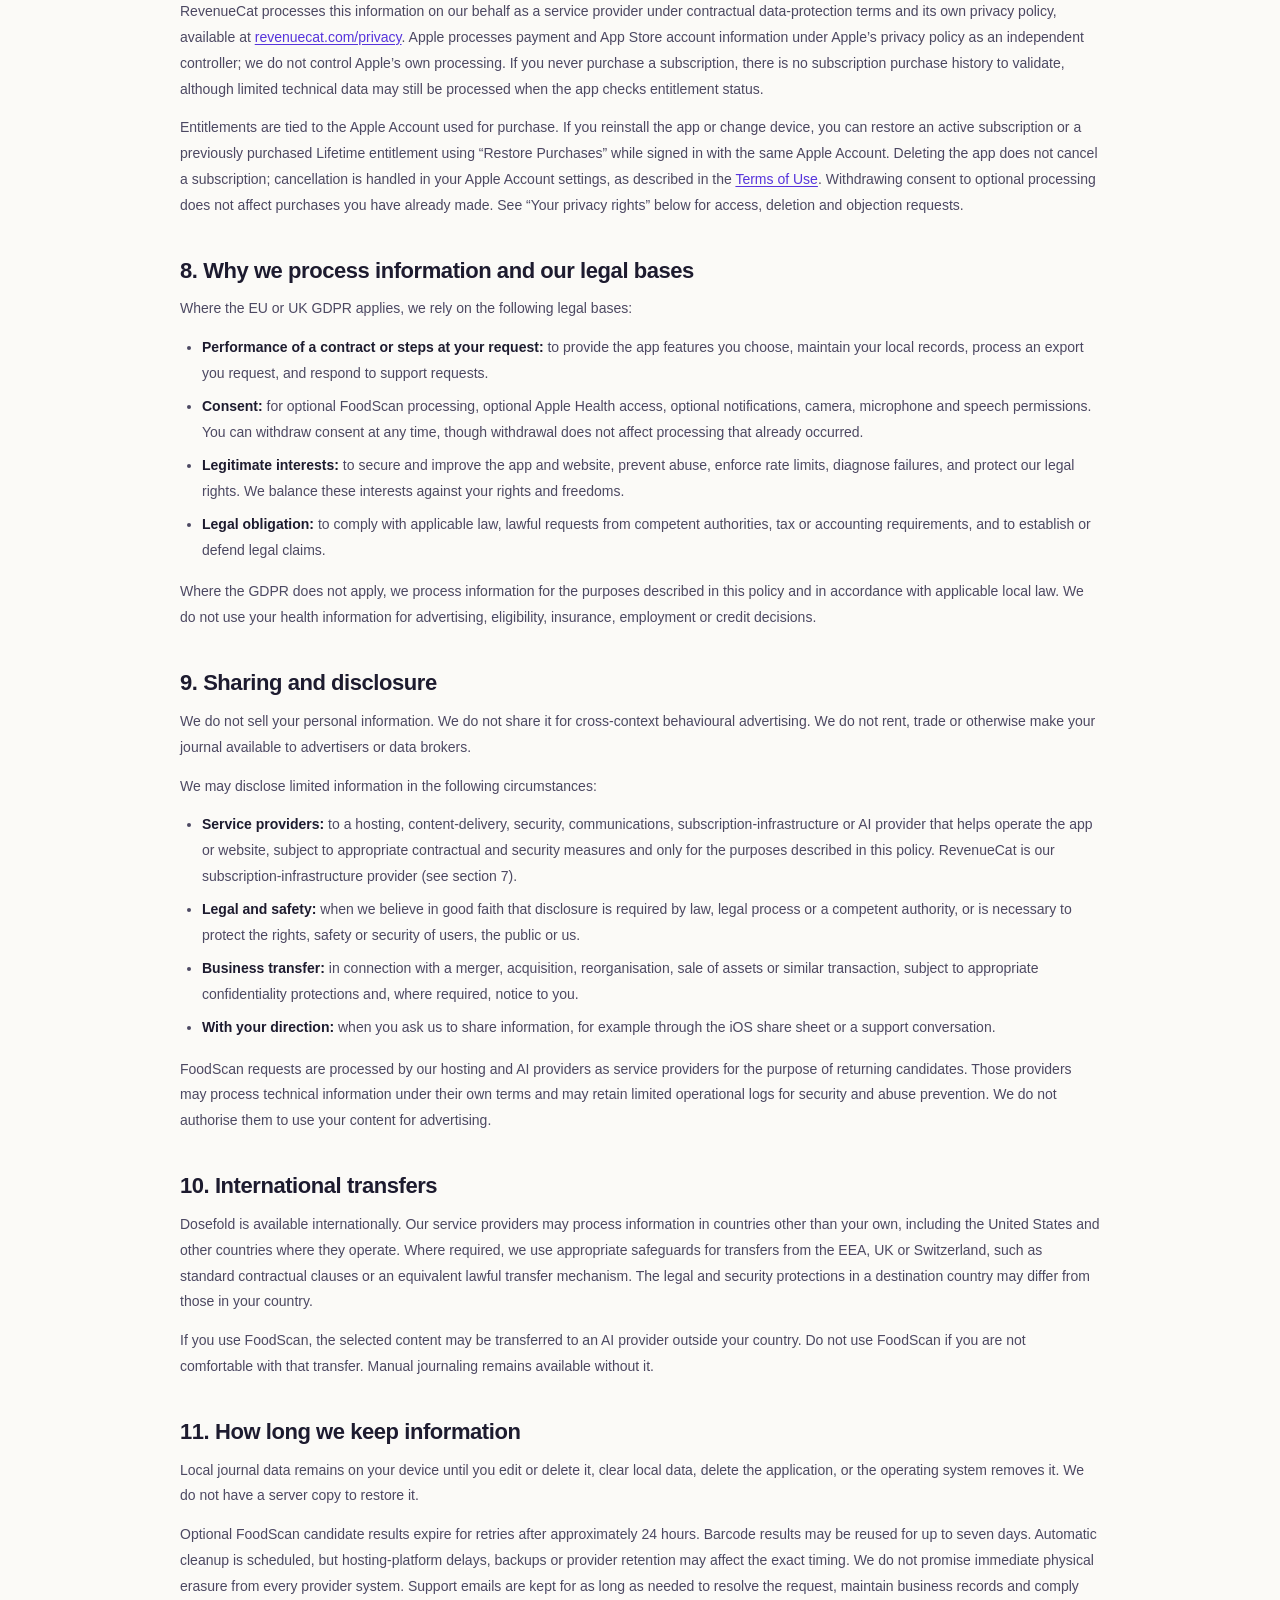
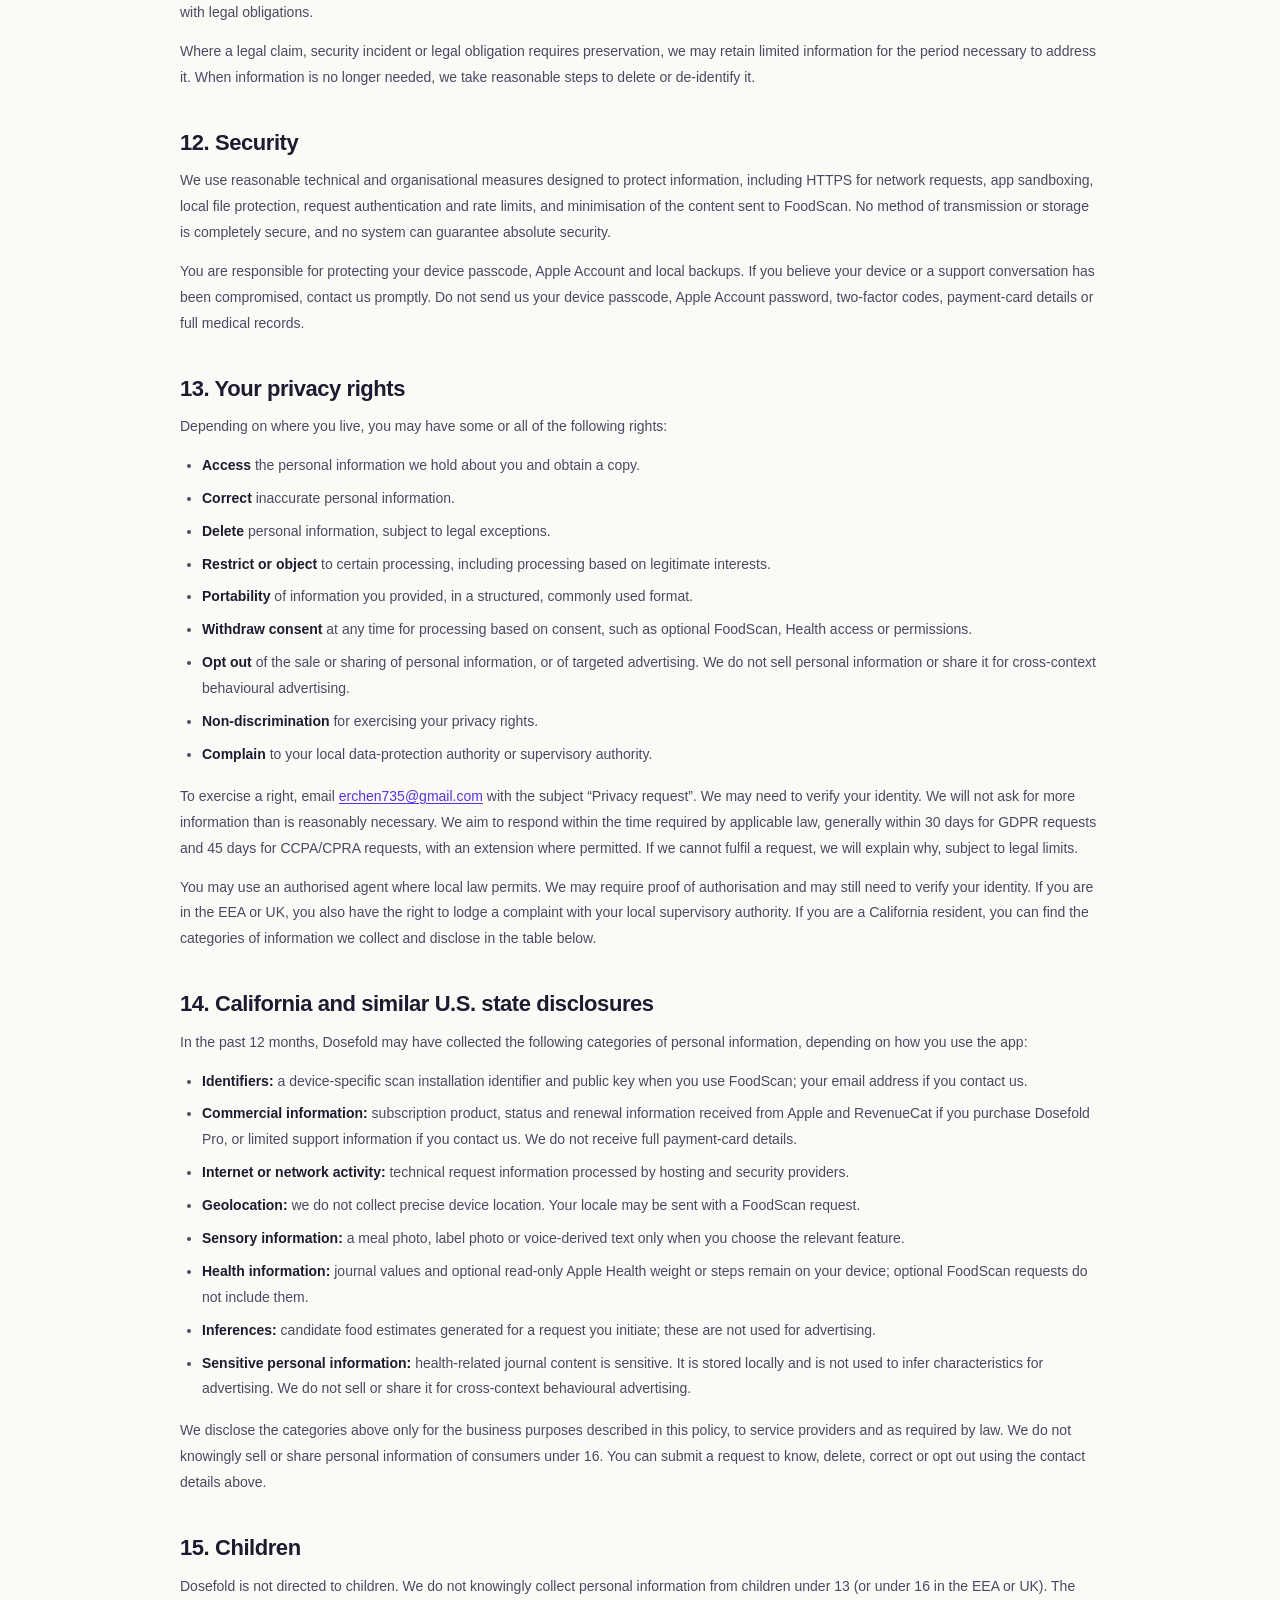
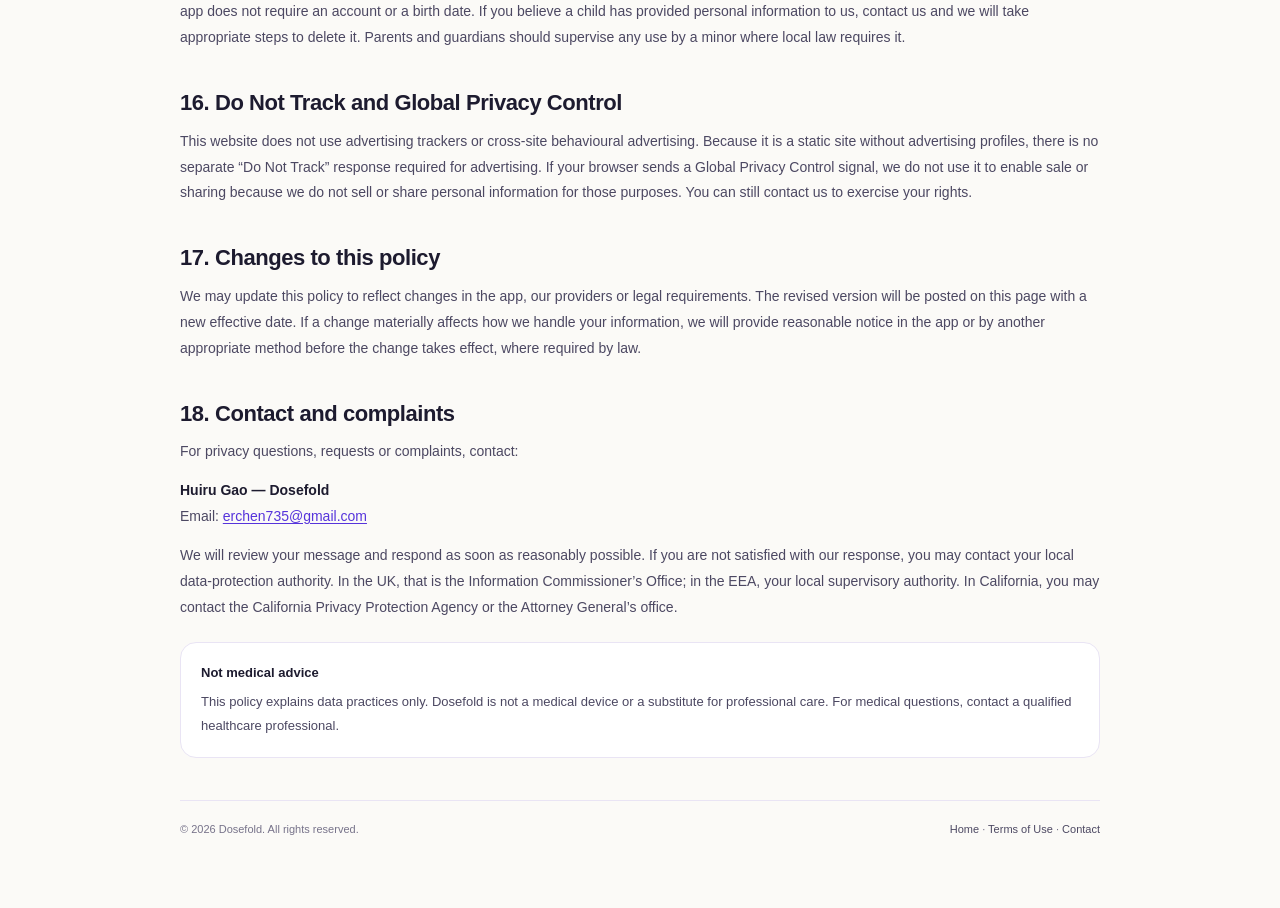
==== commit 2bb695d0: "Describe server-side Pro entitlement checks for FoodScan" ====
--- a/privacy/index.html
+++ b/privacy/index.html
@@ -89,6 +89,7 @@
 
       <h2>7. Subscriptions and RevenueCat</h2>
       <p>Dosefold Pro weekly subscriptions and one-time Lifetime purchases are sold through the App Store and processed by Apple. Apple handles payment and your App Store account. To validate and restore entitlements — that is, to determine whether a subscription is active or a Lifetime purchase grants access to the app — we use <strong>RevenueCat</strong> as subscription infrastructure.</p>
+      <p>To authorize a FoodScan AI request, our service associates the scan installation identifier with a server-assigned RevenueCat customer identifier and checks the corresponding Pro entitlement. The service does not receive your full journal, medication or Apple Health records as part of that check.</p>
       <p>When the app checks, makes or restores a purchase, Apple and RevenueCat may process:</p>
       <ul>
         <li><strong>An app user ID.</strong> RevenueCat generates a pseudonymous identifier for the app installation or app user. It is not your name, your email address or your Apple Account, and we do not ask you to create an account.</li>
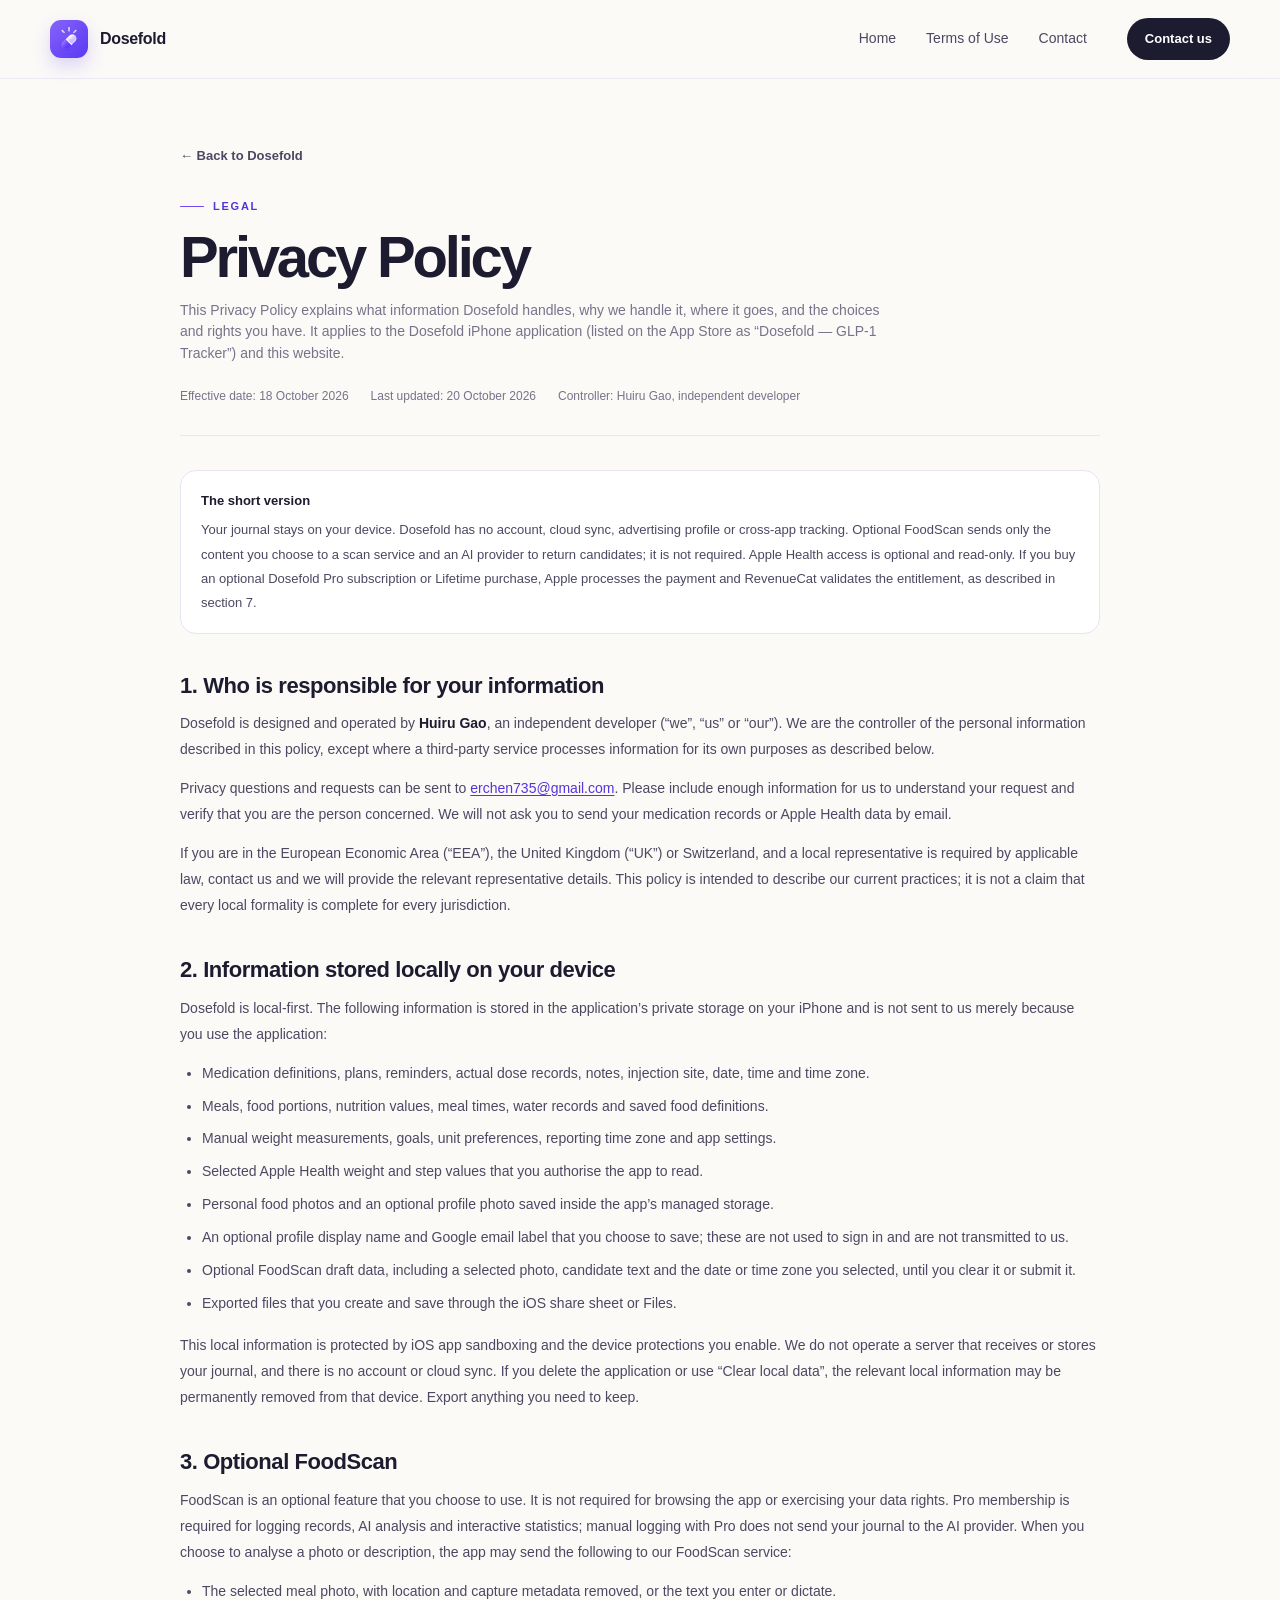
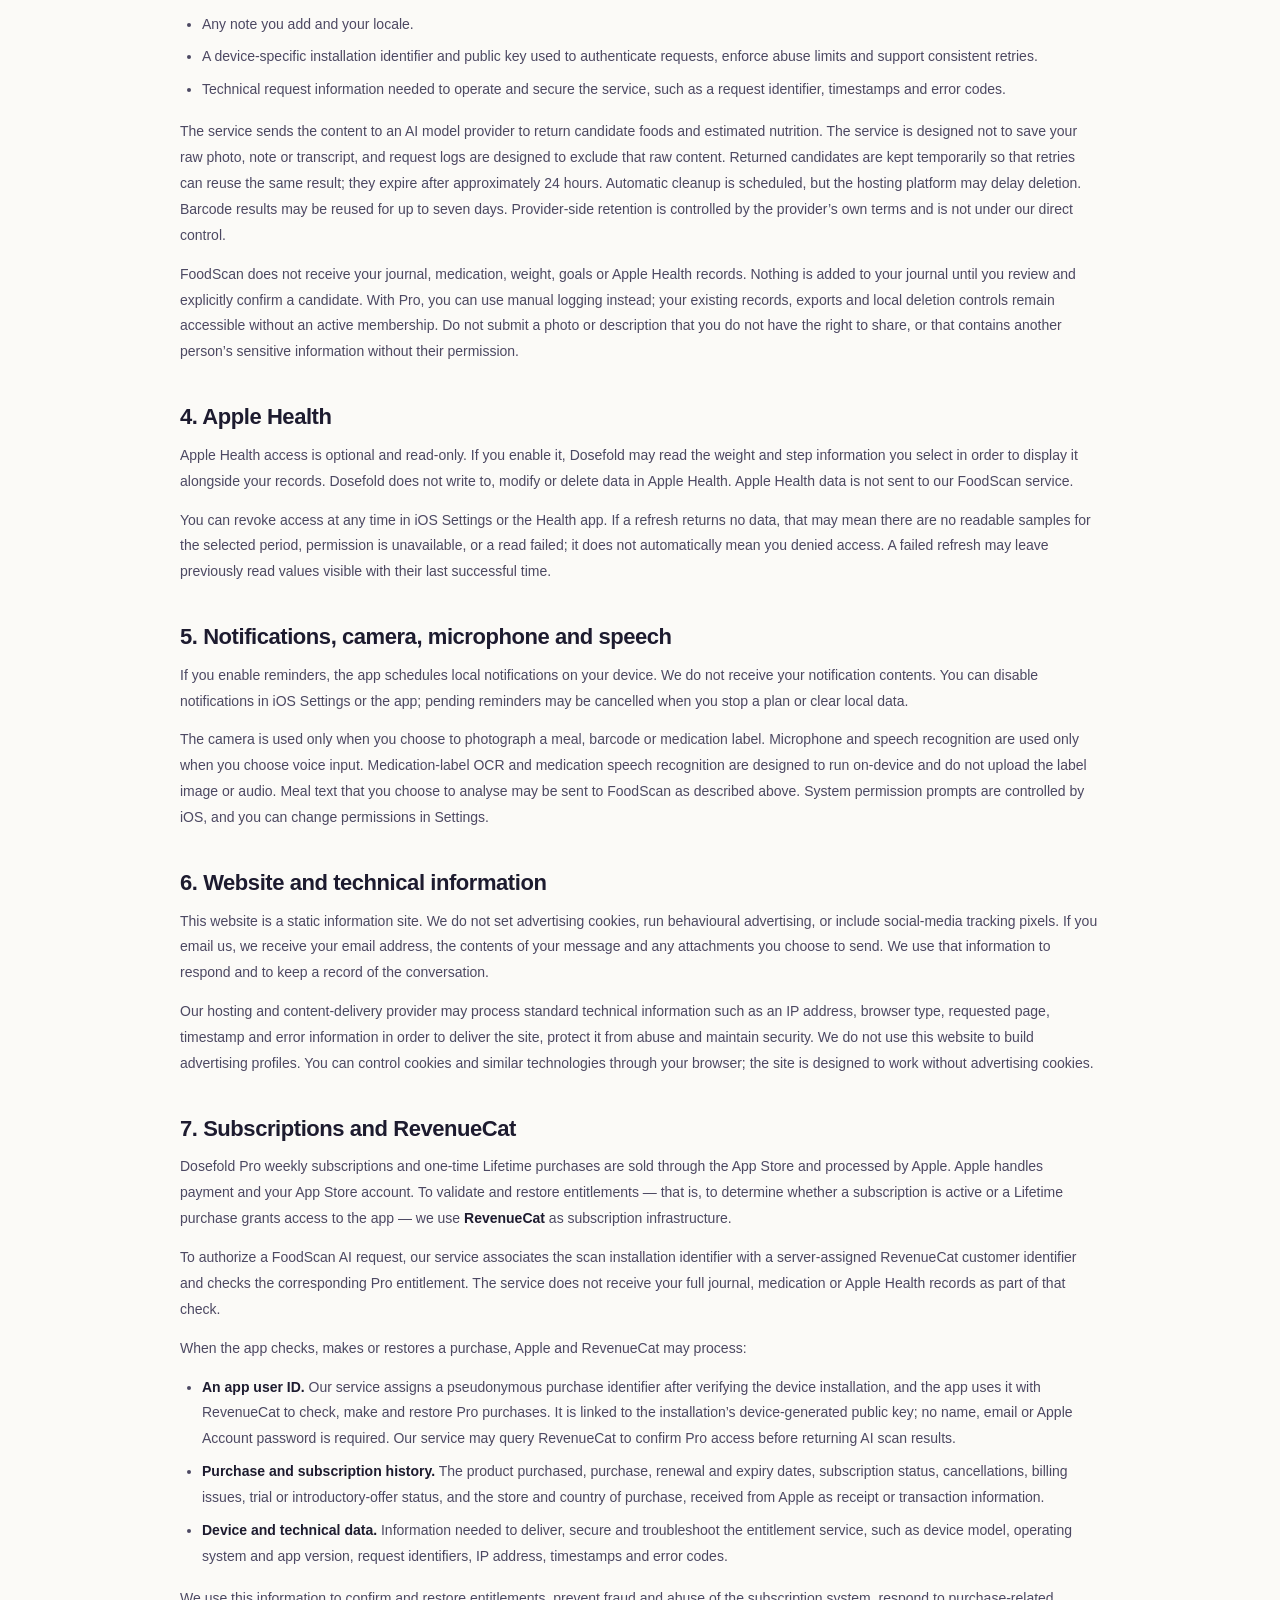
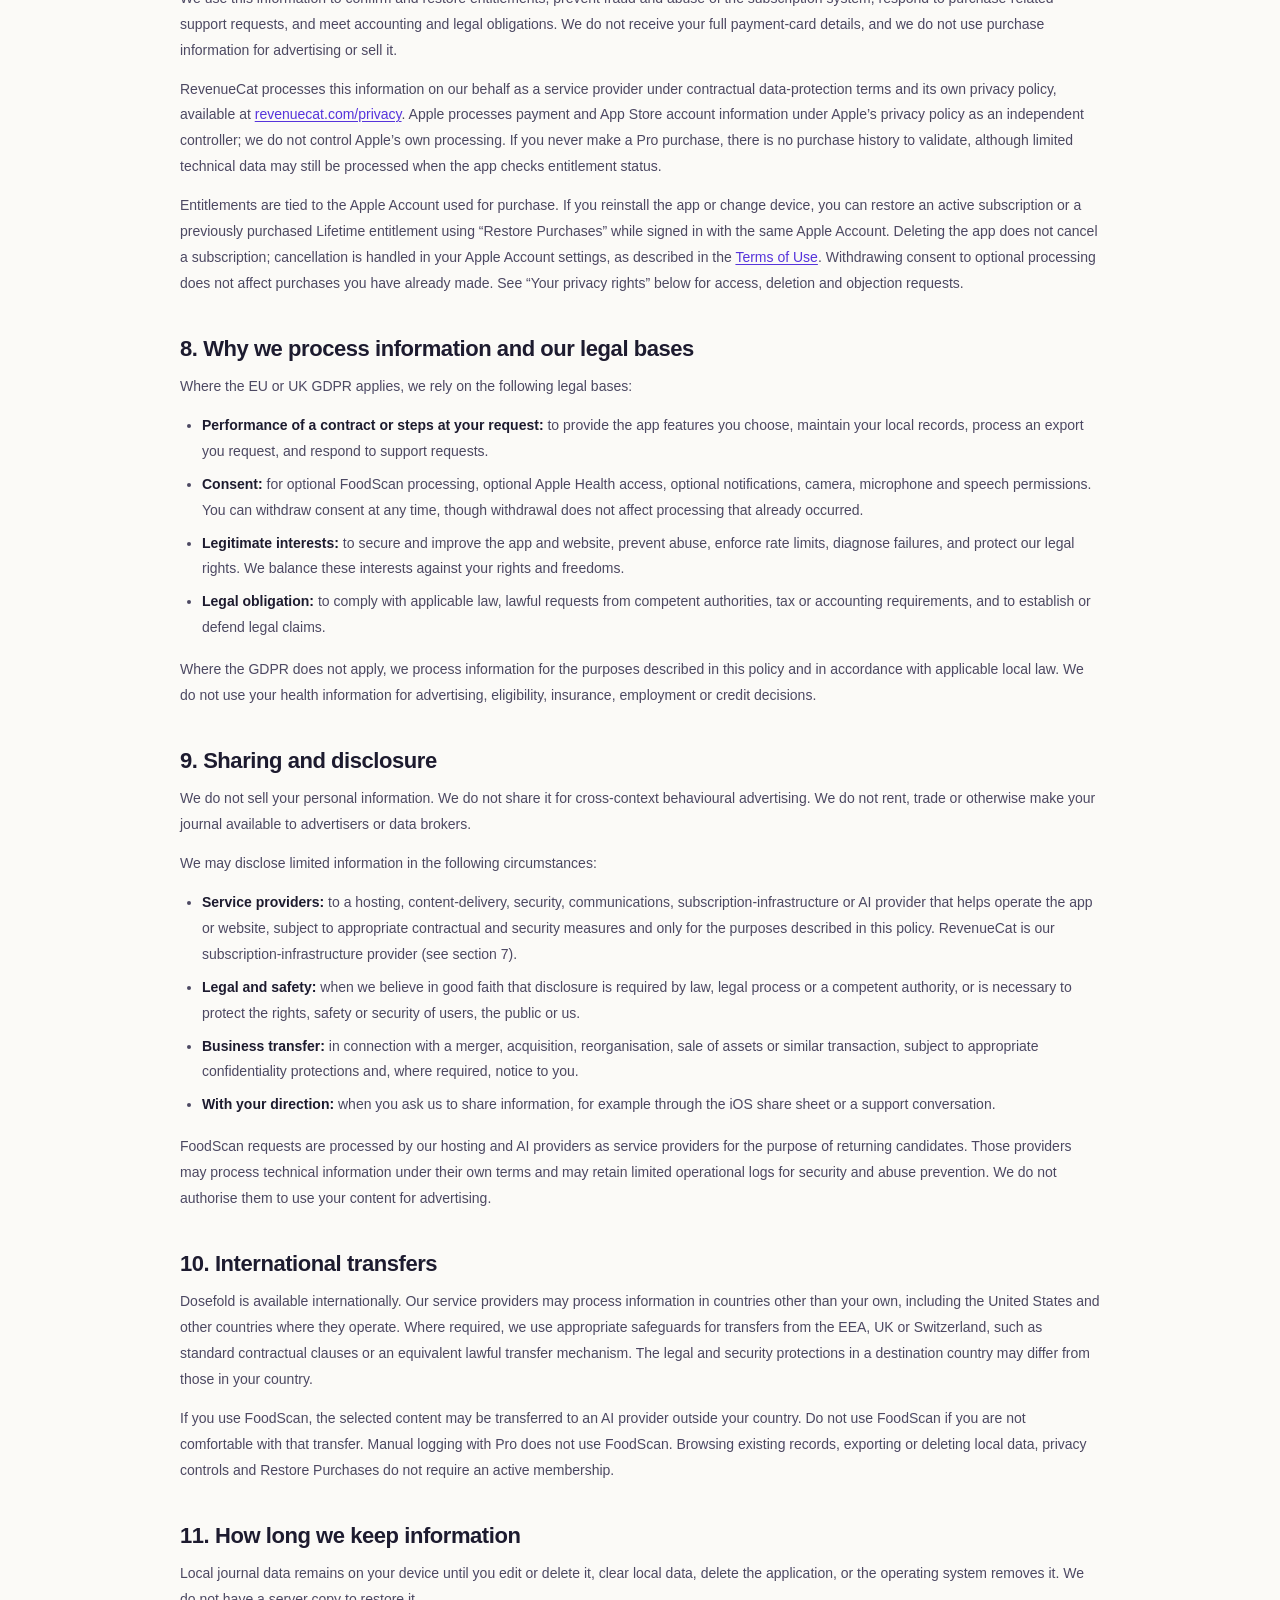
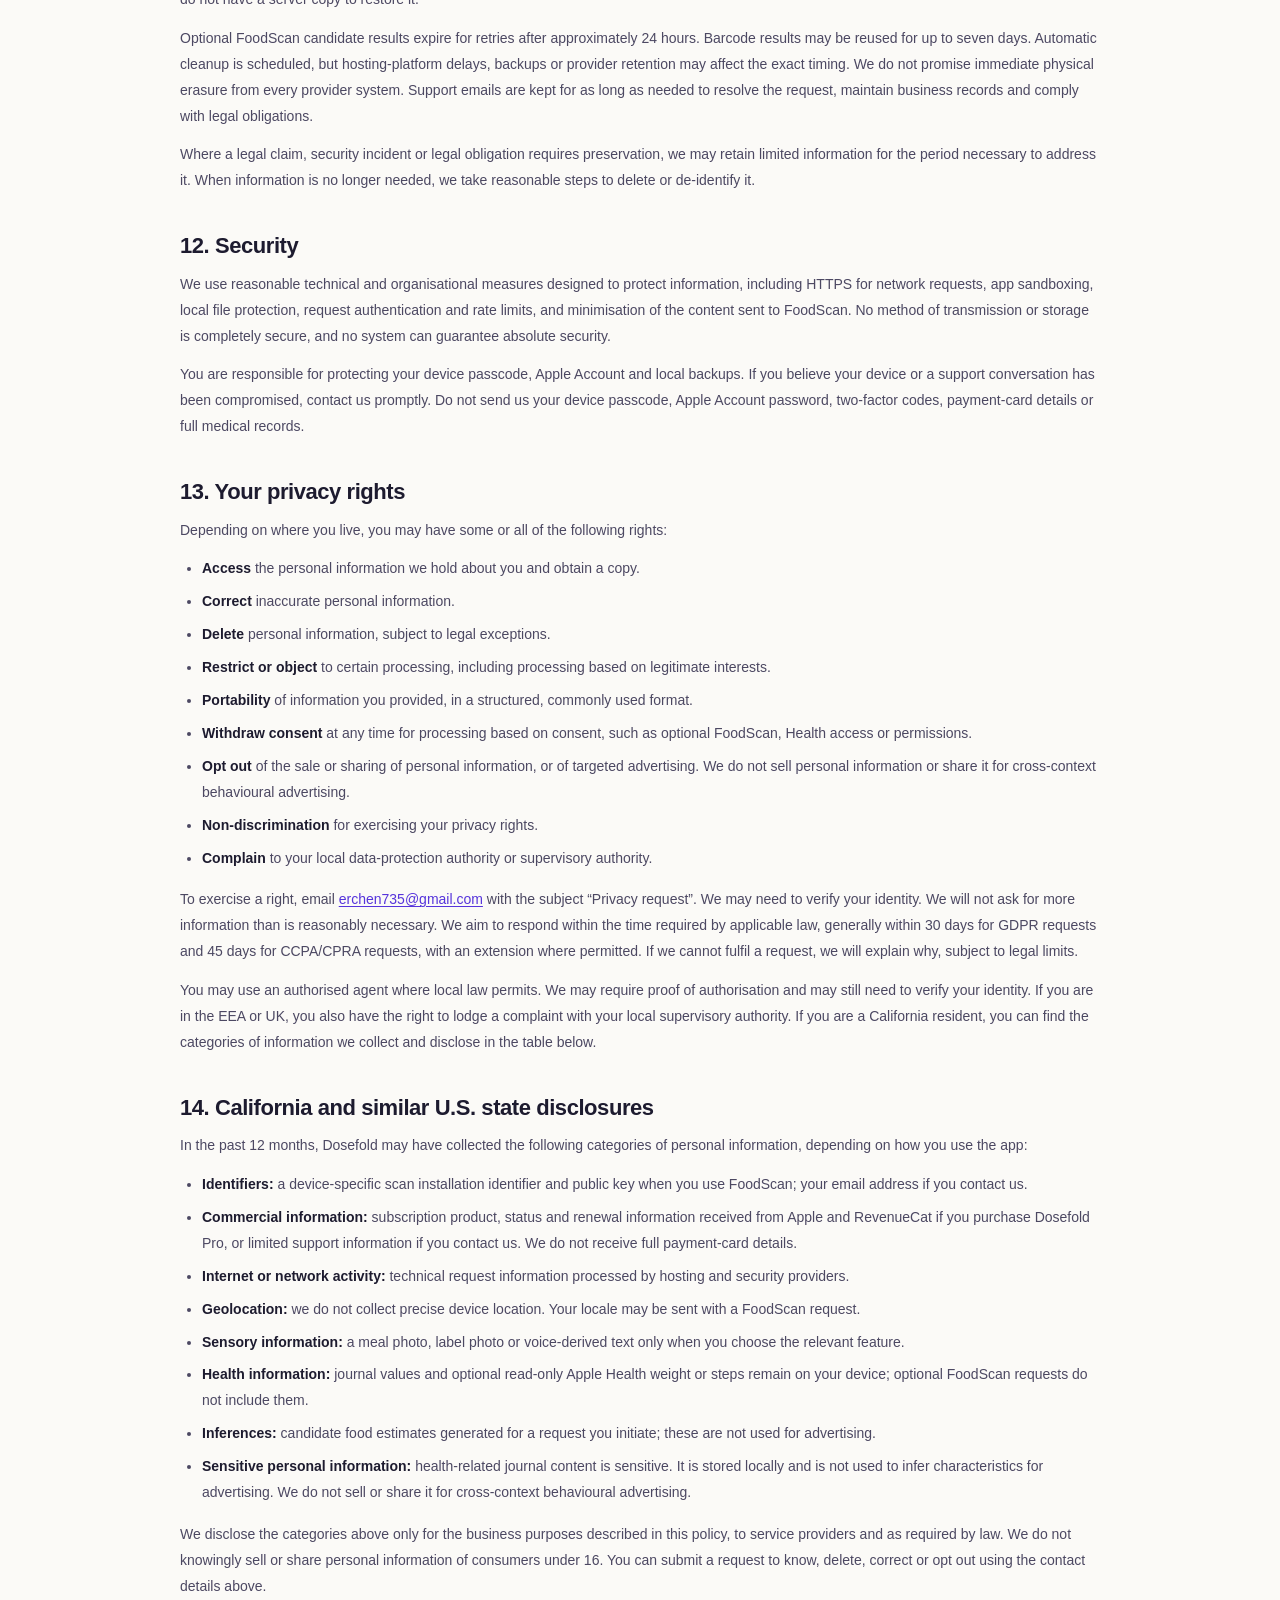
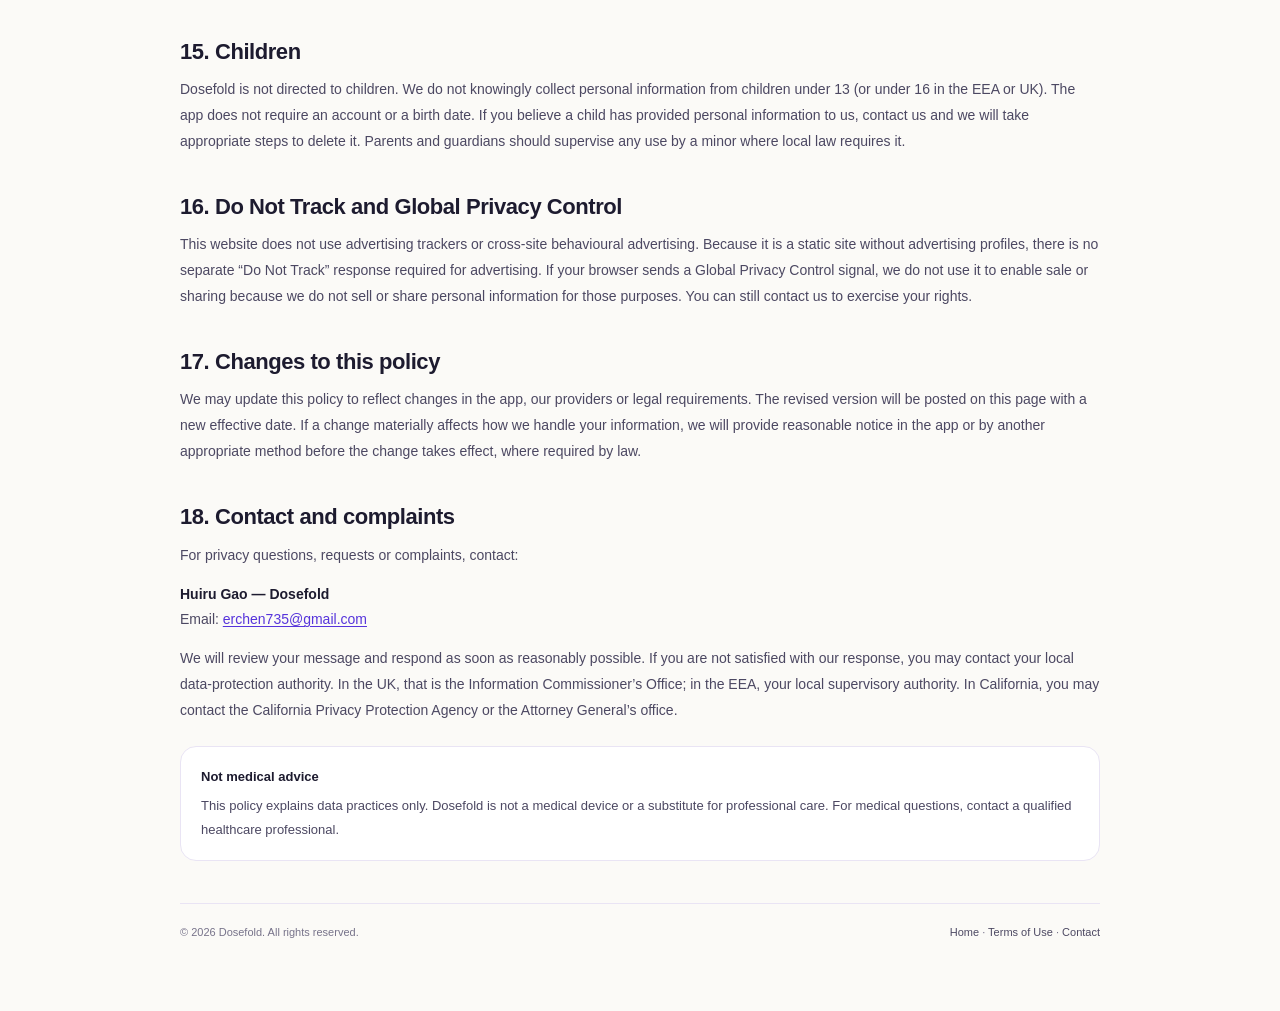
==== commit 914e17ad: "Clarify free browsing and Pro recording membership" ====
--- a/privacy/index.html
+++ b/privacy/index.html
@@ -65,7 +65,7 @@
       <p>This local information is protected by iOS app sandboxing and the device protections you enable. We do not operate a server that receives or stores your journal, and there is no account or cloud sync. If you delete the application or use “Clear local data”, the relevant local information may be permanently removed from that device. Export anything you need to keep.</p>
 
       <h2>3. Optional FoodScan</h2>
-      <p>FoodScan is an optional feature that you choose to use. It is not required for medication, food, water, weight or goals. When you choose to analyse a photo or description, the app may send the following to our FoodScan service:</p>
+      <p>FoodScan is an optional feature that you choose to use. It is not required for browsing the app or exercising your data rights. Pro membership is required for logging records, AI analysis and interactive statistics; manual logging with Pro does not send your journal to the AI provider. When you choose to analyse a photo or description, the app may send the following to our FoodScan service:</p>
       <ul>
         <li>The selected meal photo, with location and capture metadata removed, or the text you enter or dictate.</li>
         <li>Any note you add and your locale.</li>
@@ -73,7 +73,7 @@
         <li>Technical request information needed to operate and secure the service, such as a request identifier, timestamps and error codes.</li>
       </ul>
       <p>The service sends the content to an AI model provider to return candidate foods and estimated nutrition. The service is designed not to save your raw photo, note or transcript, and request logs are designed to exclude that raw content. Returned candidates are kept temporarily so that retries can reuse the same result; they expire after approximately 24 hours. Automatic cleanup is scheduled, but the hosting platform may delay deletion. Barcode results may be reused for up to seven days. Provider-side retention is controlled by the provider’s own terms and is not under our direct control.</p>
-      <p>FoodScan does not receive your journal, medication, weight, goals or Apple Health records. Nothing is added to your journal until you review and explicitly confirm a candidate. You can use manual entry instead at any time. Do not submit a photo or description that you do not have the right to share, or that contains another person’s sensitive information without their permission.</p>
+      <p>FoodScan does not receive your journal, medication, weight, goals or Apple Health records. Nothing is added to your journal until you review and explicitly confirm a candidate. With Pro, you can use manual logging instead; your existing records, exports and local deletion controls remain accessible without an active membership. Do not submit a photo or description that you do not have the right to share, or that contains another person’s sensitive information without their permission.</p>
 
       <h2>4. Apple Health</h2>
       <p>Apple Health access is optional and read-only. If you enable it, Dosefold may read the weight and step information you select in order to display it alongside your records. Dosefold does not write to, modify or delete data in Apple Health. Apple Health data is not sent to our FoodScan service.</p>
@@ -92,12 +92,12 @@
       <p>To authorize a FoodScan AI request, our service associates the scan installation identifier with a server-assigned RevenueCat customer identifier and checks the corresponding Pro entitlement. The service does not receive your full journal, medication or Apple Health records as part of that check.</p>
       <p>When the app checks, makes or restores a purchase, Apple and RevenueCat may process:</p>
       <ul>
-        <li><strong>An app user ID.</strong> RevenueCat generates a pseudonymous identifier for the app installation or app user. It is not your name, your email address or your Apple Account, and we do not ask you to create an account.</li>
+        <li><strong>An app user ID.</strong> Our service assigns a pseudonymous purchase identifier after verifying the device installation, and the app uses it with RevenueCat to check, make and restore Pro purchases. It is linked to the installation’s device-generated public key; no name, email or Apple Account password is required. Our service may query RevenueCat to confirm Pro access before returning AI scan results.</li>
         <li><strong>Purchase and subscription history.</strong> The product purchased, purchase, renewal and expiry dates, subscription status, cancellations, billing issues, trial or introductory-offer status, and the store and country of purchase, received from Apple as receipt or transaction information.</li>
         <li><strong>Device and technical data.</strong> Information needed to deliver, secure and troubleshoot the entitlement service, such as device model, operating system and app version, request identifiers, IP address, timestamps and error codes.</li>
       </ul>
       <p>We use this information to confirm and restore entitlements, prevent fraud and abuse of the subscription system, respond to purchase-related support requests, and meet accounting and legal obligations. We do not receive your full payment-card details, and we do not use purchase information for advertising or sell it.</p>
-      <p>RevenueCat processes this information on our behalf as a service provider under contractual data-protection terms and its own privacy policy, available at <a href="https://www.revenuecat.com/privacy">revenuecat.com/privacy</a>. Apple processes payment and App Store account information under Apple’s privacy policy as an independent controller; we do not control Apple’s own processing. If you never purchase a subscription, there is no subscription purchase history to validate, although limited technical data may still be processed when the app checks entitlement status.</p>
+      <p>RevenueCat processes this information on our behalf as a service provider under contractual data-protection terms and its own privacy policy, available at <a href="https://www.revenuecat.com/privacy">revenuecat.com/privacy</a>. Apple processes payment and App Store account information under Apple’s privacy policy as an independent controller; we do not control Apple’s own processing. If you never make a Pro purchase, there is no purchase history to validate, although limited technical data may still be processed when the app checks entitlement status.</p>
       <p>Entitlements are tied to the Apple Account used for purchase. If you reinstall the app or change device, you can restore an active subscription or a previously purchased Lifetime entitlement using “Restore Purchases” while signed in with the same Apple Account. Deleting the app does not cancel a subscription; cancellation is handled in your Apple Account settings, as described in the <a href="../terms/">Terms of Use</a>. Withdrawing consent to optional processing does not affect purchases you have already made. See “Your privacy rights” below for access, deletion and objection requests.</p>
 
       <h2>8. Why we process information and our legal bases</h2>
@@ -123,7 +123,7 @@
 
       <h2>10. International transfers</h2>
       <p>Dosefold is available internationally. Our service providers may process information in countries other than your own, including the United States and other countries where they operate. Where required, we use appropriate safeguards for transfers from the EEA, UK or Switzerland, such as standard contractual clauses or an equivalent lawful transfer mechanism. The legal and security protections in a destination country may differ from those in your country.</p>
-      <p>If you use FoodScan, the selected content may be transferred to an AI provider outside your country. Do not use FoodScan if you are not comfortable with that transfer. Manual journaling remains available without it.</p>
+      <p>If you use FoodScan, the selected content may be transferred to an AI provider outside your country. Do not use FoodScan if you are not comfortable with that transfer. Manual logging with Pro does not use FoodScan. Browsing existing records, exporting or deleting local data, privacy controls and Restore Purchases do not require an active membership.</p>
 
       <h2>11. How long we keep information</h2>
       <p>Local journal data remains on your device until you edit or delete it, clear local data, delete the application, or the operating system removes it. We do not have a server copy to restore it.</p>
--- a/styles.css
+++ b/styles.css
@@ -303,3 +303,5 @@
   html { scroll-behavior: auto; }
   *, *::before, *::after { transition: none !important; animation: none !important; }
 }
+
+.membership-note { max-width: 530px; margin: 18px 0 0; color: var(--muted); font-size: 14px; line-height: 1.7; }
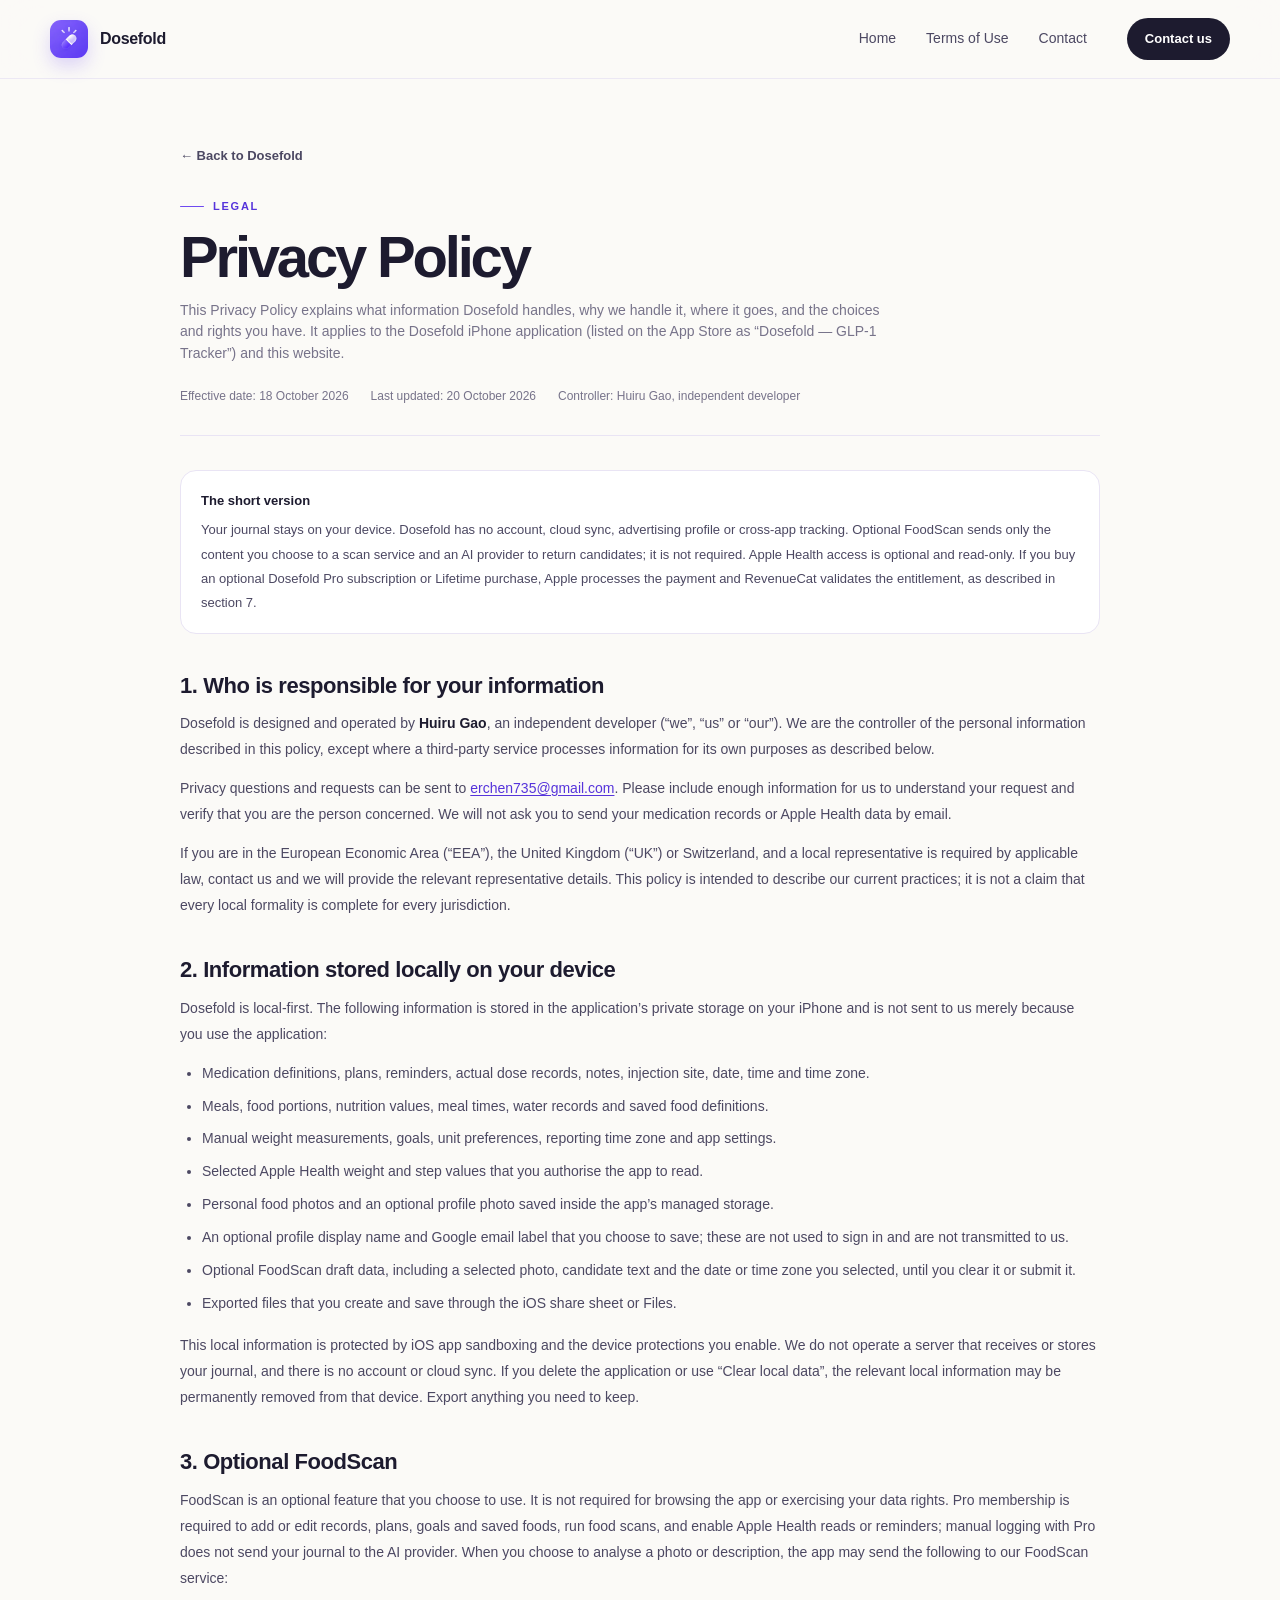
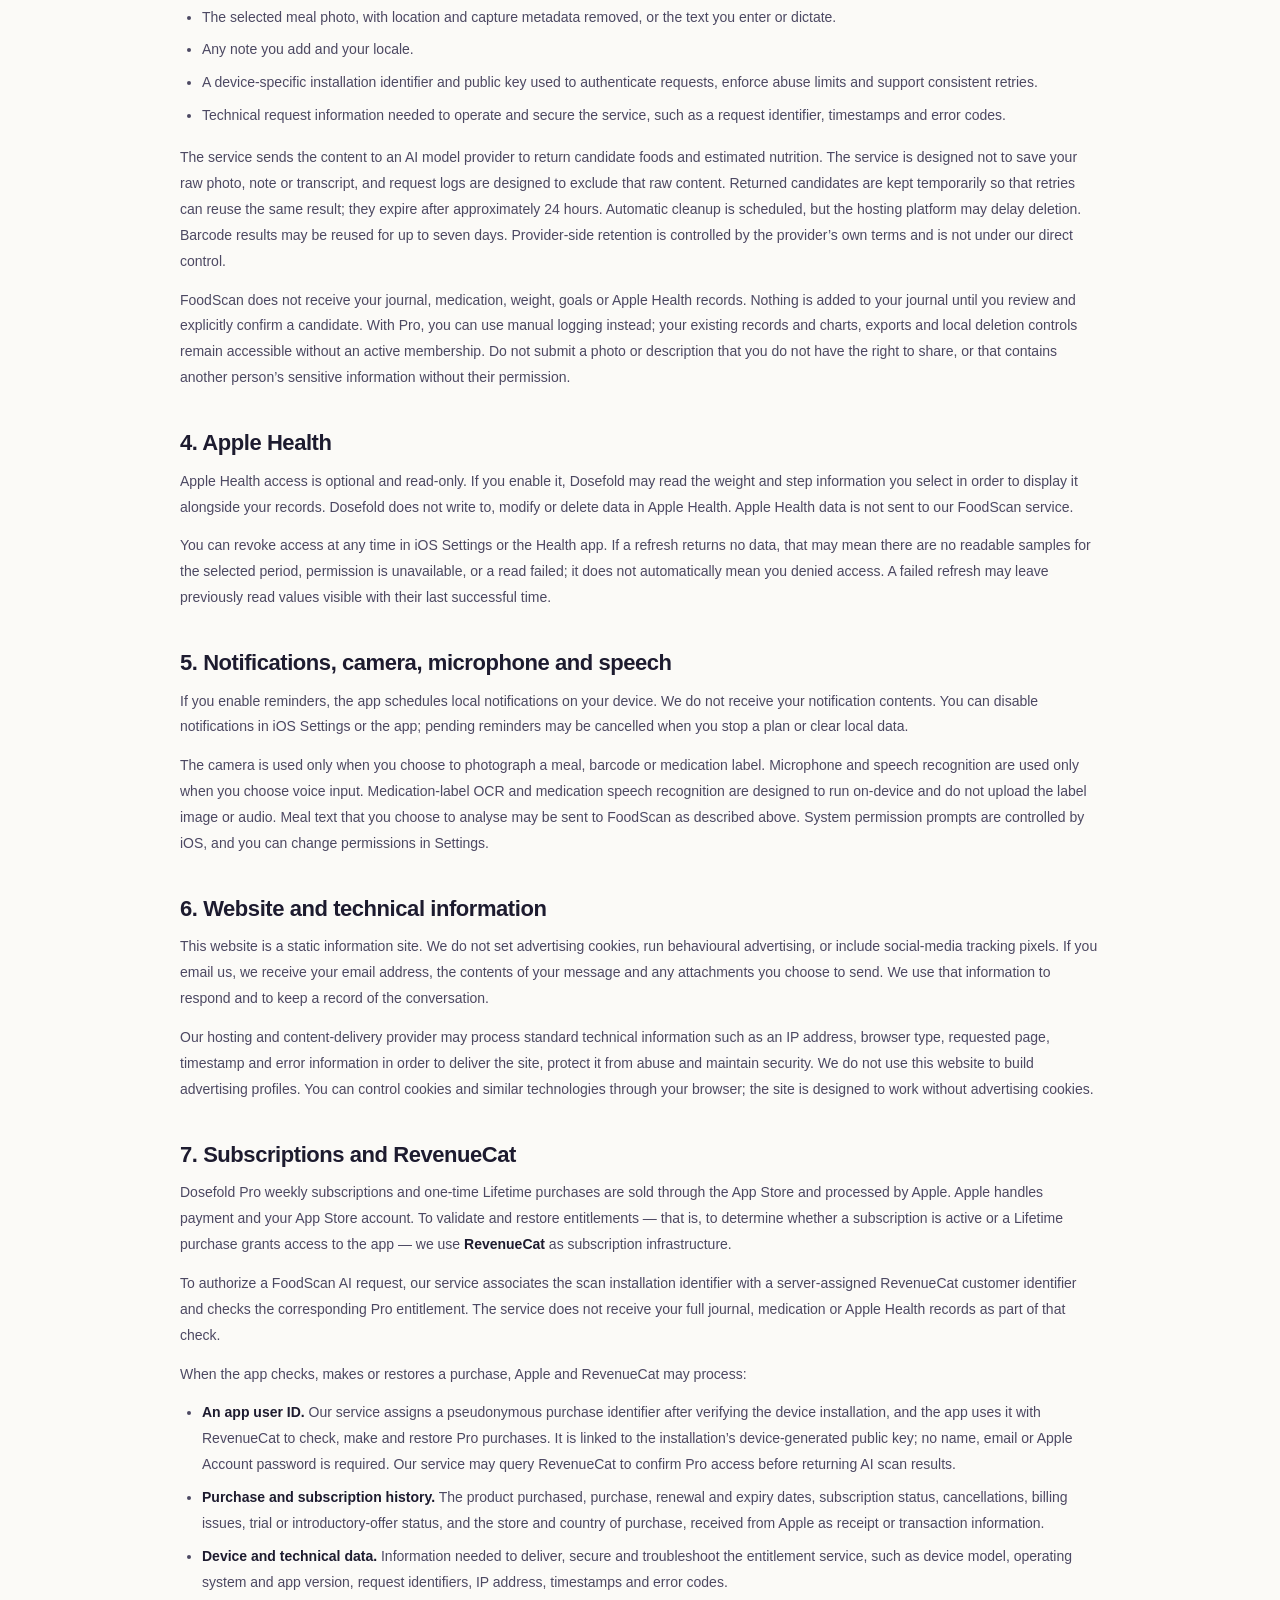
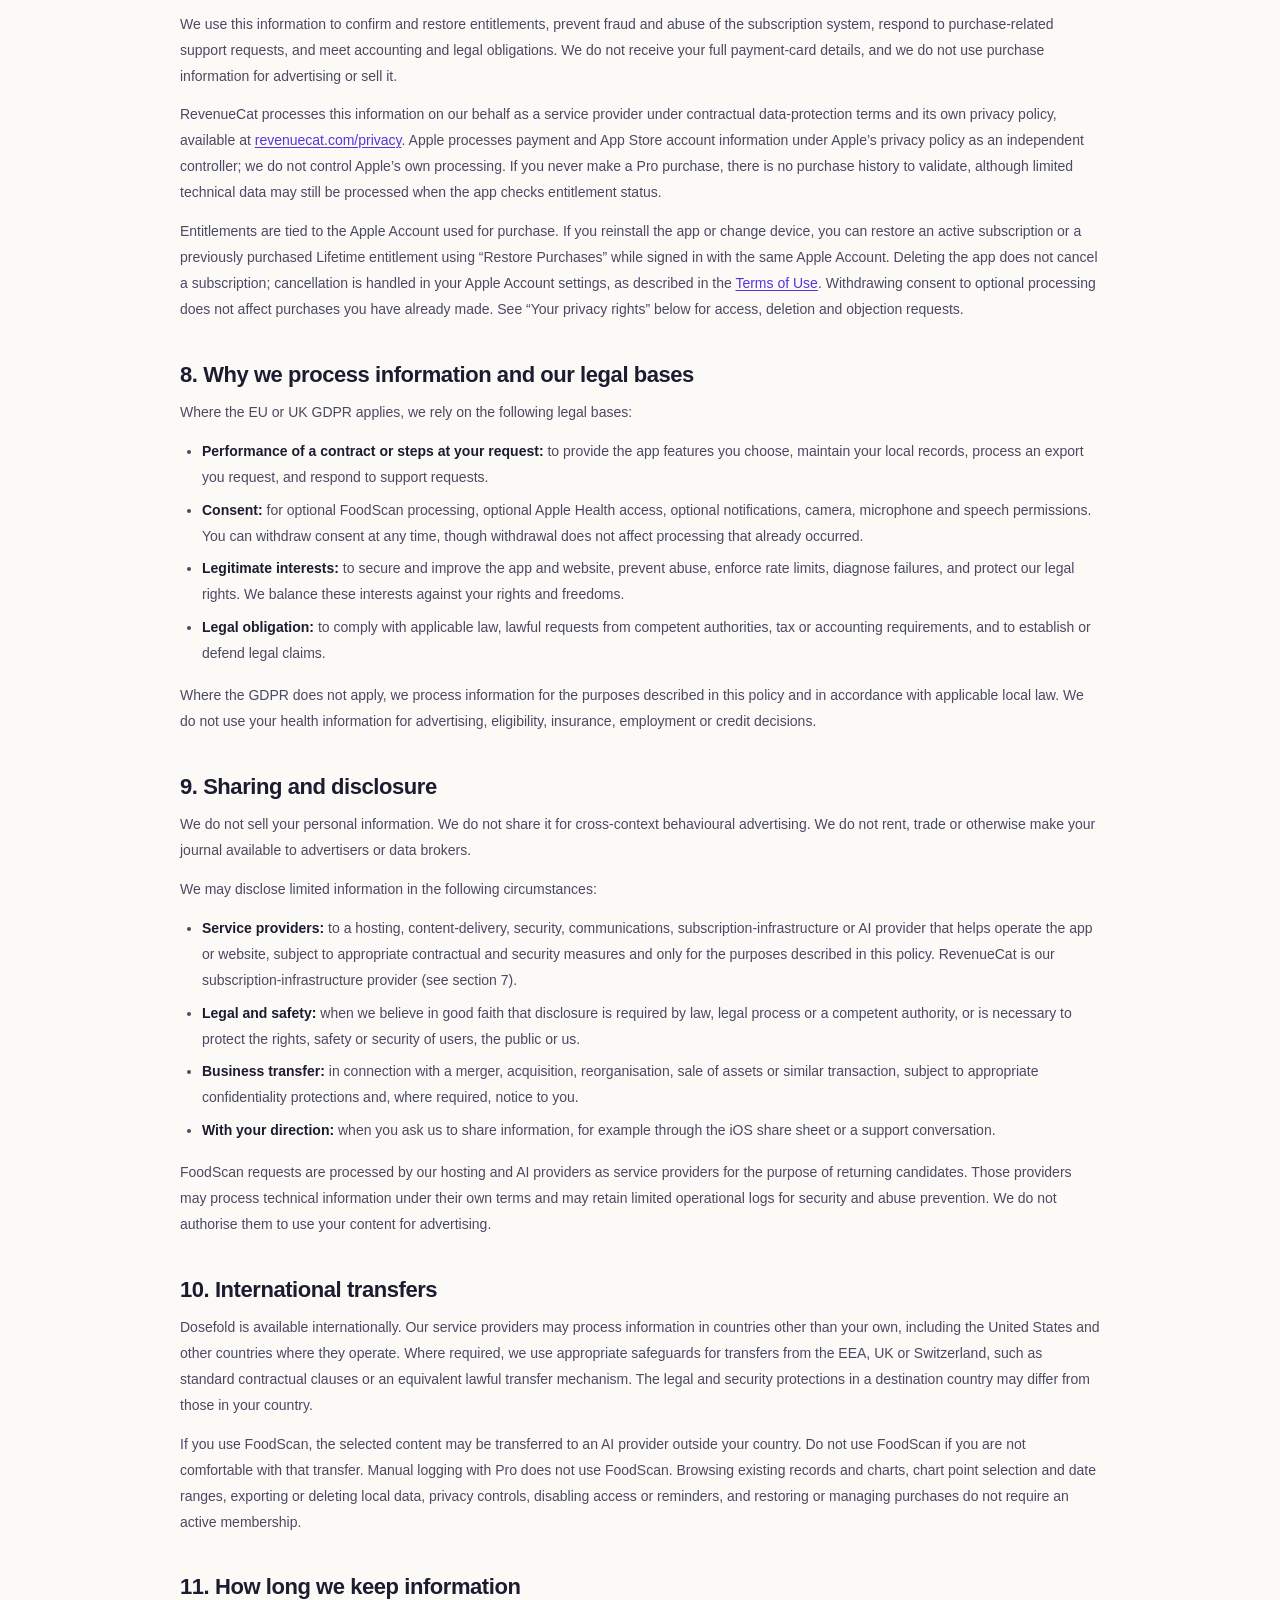
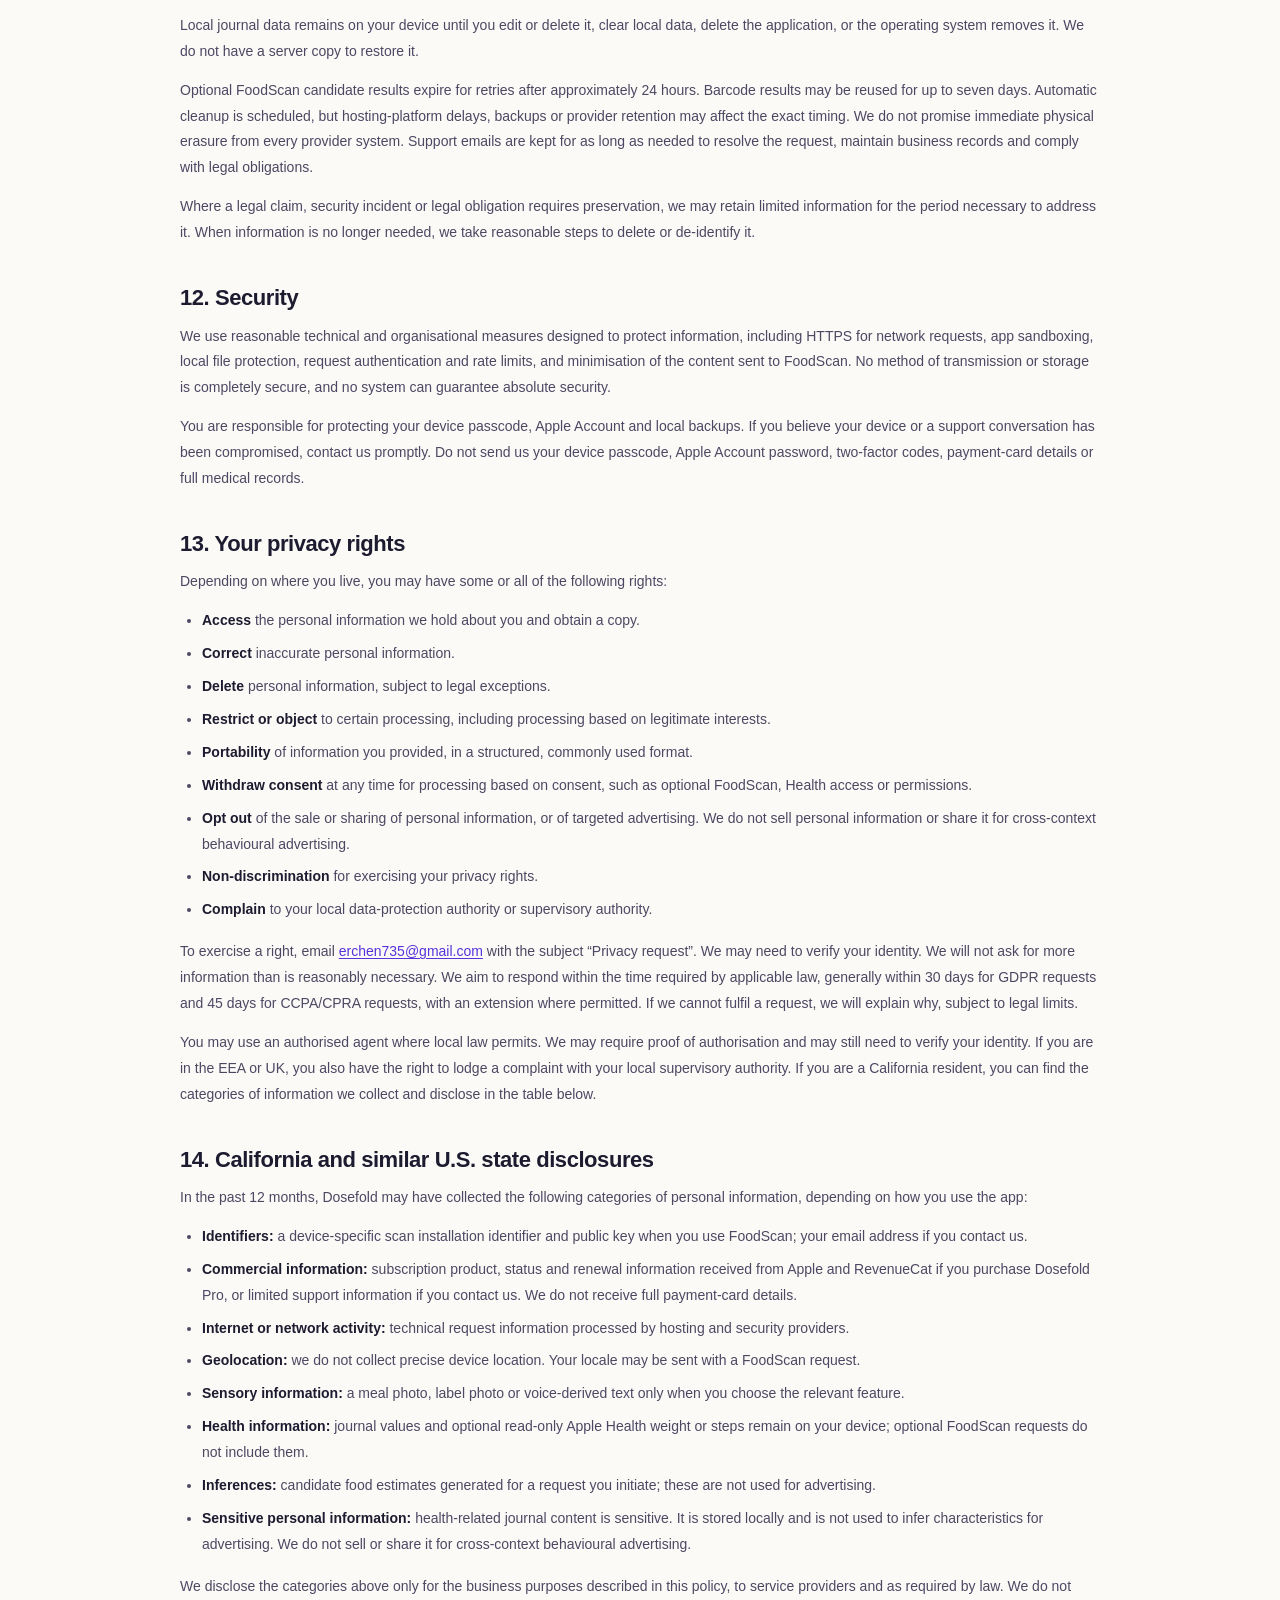
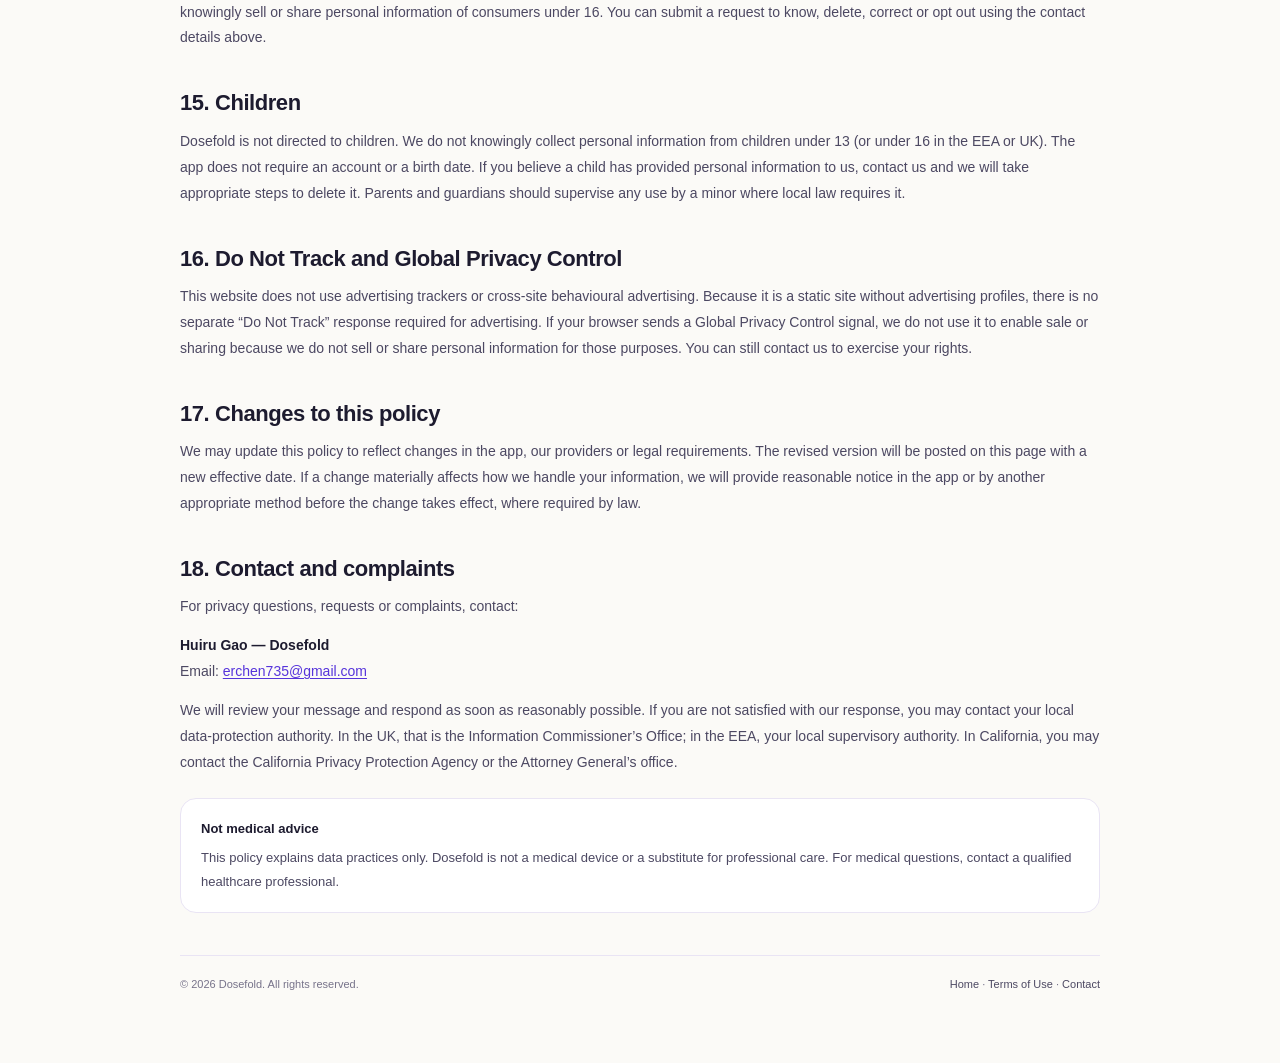
==== commit 38340dae: "Keep chart browsing free and align membership action boundaries" ====
--- a/privacy/index.html
+++ b/privacy/index.html
@@ -65,7 +65,7 @@
       <p>This local information is protected by iOS app sandboxing and the device protections you enable. We do not operate a server that receives or stores your journal, and there is no account or cloud sync. If you delete the application or use “Clear local data”, the relevant local information may be permanently removed from that device. Export anything you need to keep.</p>
 
       <h2>3. Optional FoodScan</h2>
-      <p>FoodScan is an optional feature that you choose to use. It is not required for browsing the app or exercising your data rights. Pro membership is required for logging records, AI analysis and interactive statistics; manual logging with Pro does not send your journal to the AI provider. When you choose to analyse a photo or description, the app may send the following to our FoodScan service:</p>
+      <p>FoodScan is an optional feature that you choose to use. It is not required for browsing the app or exercising your data rights. Pro membership is required to add or edit records, plans, goals and saved foods, run food scans, and enable Apple Health reads or reminders; manual logging with Pro does not send your journal to the AI provider. When you choose to analyse a photo or description, the app may send the following to our FoodScan service:</p>
       <ul>
         <li>The selected meal photo, with location and capture metadata removed, or the text you enter or dictate.</li>
         <li>Any note you add and your locale.</li>
@@ -73,7 +73,7 @@
         <li>Technical request information needed to operate and secure the service, such as a request identifier, timestamps and error codes.</li>
       </ul>
       <p>The service sends the content to an AI model provider to return candidate foods and estimated nutrition. The service is designed not to save your raw photo, note or transcript, and request logs are designed to exclude that raw content. Returned candidates are kept temporarily so that retries can reuse the same result; they expire after approximately 24 hours. Automatic cleanup is scheduled, but the hosting platform may delay deletion. Barcode results may be reused for up to seven days. Provider-side retention is controlled by the provider’s own terms and is not under our direct control.</p>
-      <p>FoodScan does not receive your journal, medication, weight, goals or Apple Health records. Nothing is added to your journal until you review and explicitly confirm a candidate. With Pro, you can use manual logging instead; your existing records, exports and local deletion controls remain accessible without an active membership. Do not submit a photo or description that you do not have the right to share, or that contains another person’s sensitive information without their permission.</p>
+      <p>FoodScan does not receive your journal, medication, weight, goals or Apple Health records. Nothing is added to your journal until you review and explicitly confirm a candidate. With Pro, you can use manual logging instead; your existing records and charts, exports and local deletion controls remain accessible without an active membership. Do not submit a photo or description that you do not have the right to share, or that contains another person’s sensitive information without their permission.</p>
 
       <h2>4. Apple Health</h2>
       <p>Apple Health access is optional and read-only. If you enable it, Dosefold may read the weight and step information you select in order to display it alongside your records. Dosefold does not write to, modify or delete data in Apple Health. Apple Health data is not sent to our FoodScan service.</p>
@@ -123,7 +123,7 @@
 
       <h2>10. International transfers</h2>
       <p>Dosefold is available internationally. Our service providers may process information in countries other than your own, including the United States and other countries where they operate. Where required, we use appropriate safeguards for transfers from the EEA, UK or Switzerland, such as standard contractual clauses or an equivalent lawful transfer mechanism. The legal and security protections in a destination country may differ from those in your country.</p>
-      <p>If you use FoodScan, the selected content may be transferred to an AI provider outside your country. Do not use FoodScan if you are not comfortable with that transfer. Manual logging with Pro does not use FoodScan. Browsing existing records, exporting or deleting local data, privacy controls and Restore Purchases do not require an active membership.</p>
+      <p>If you use FoodScan, the selected content may be transferred to an AI provider outside your country. Do not use FoodScan if you are not comfortable with that transfer. Manual logging with Pro does not use FoodScan. Browsing existing records and charts, chart point selection and date ranges, exporting or deleting local data, privacy controls, disabling access or reminders, and restoring or managing purchases do not require an active membership.</p>
 
       <h2>11. How long we keep information</h2>
       <p>Local journal data remains on your device until you edit or delete it, clear local data, delete the application, or the operating system removes it. We do not have a server copy to restore it.</p>
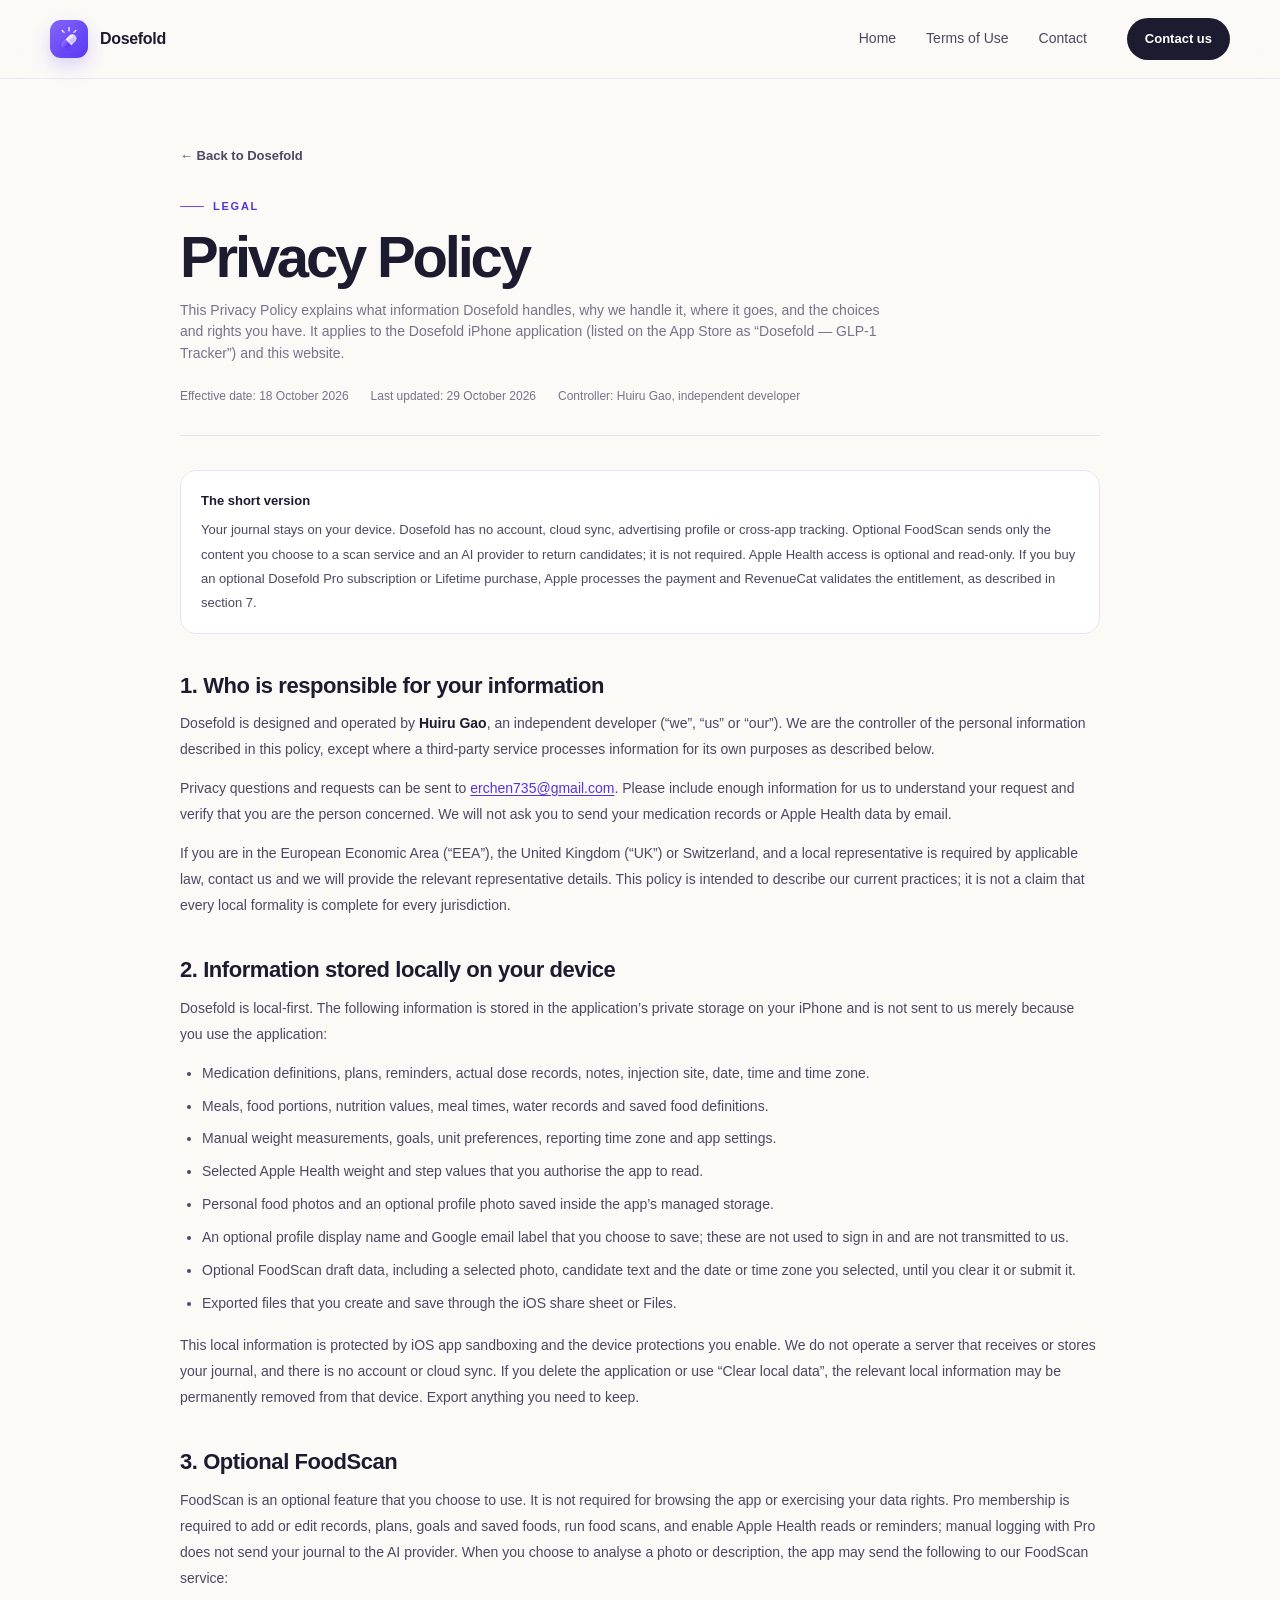
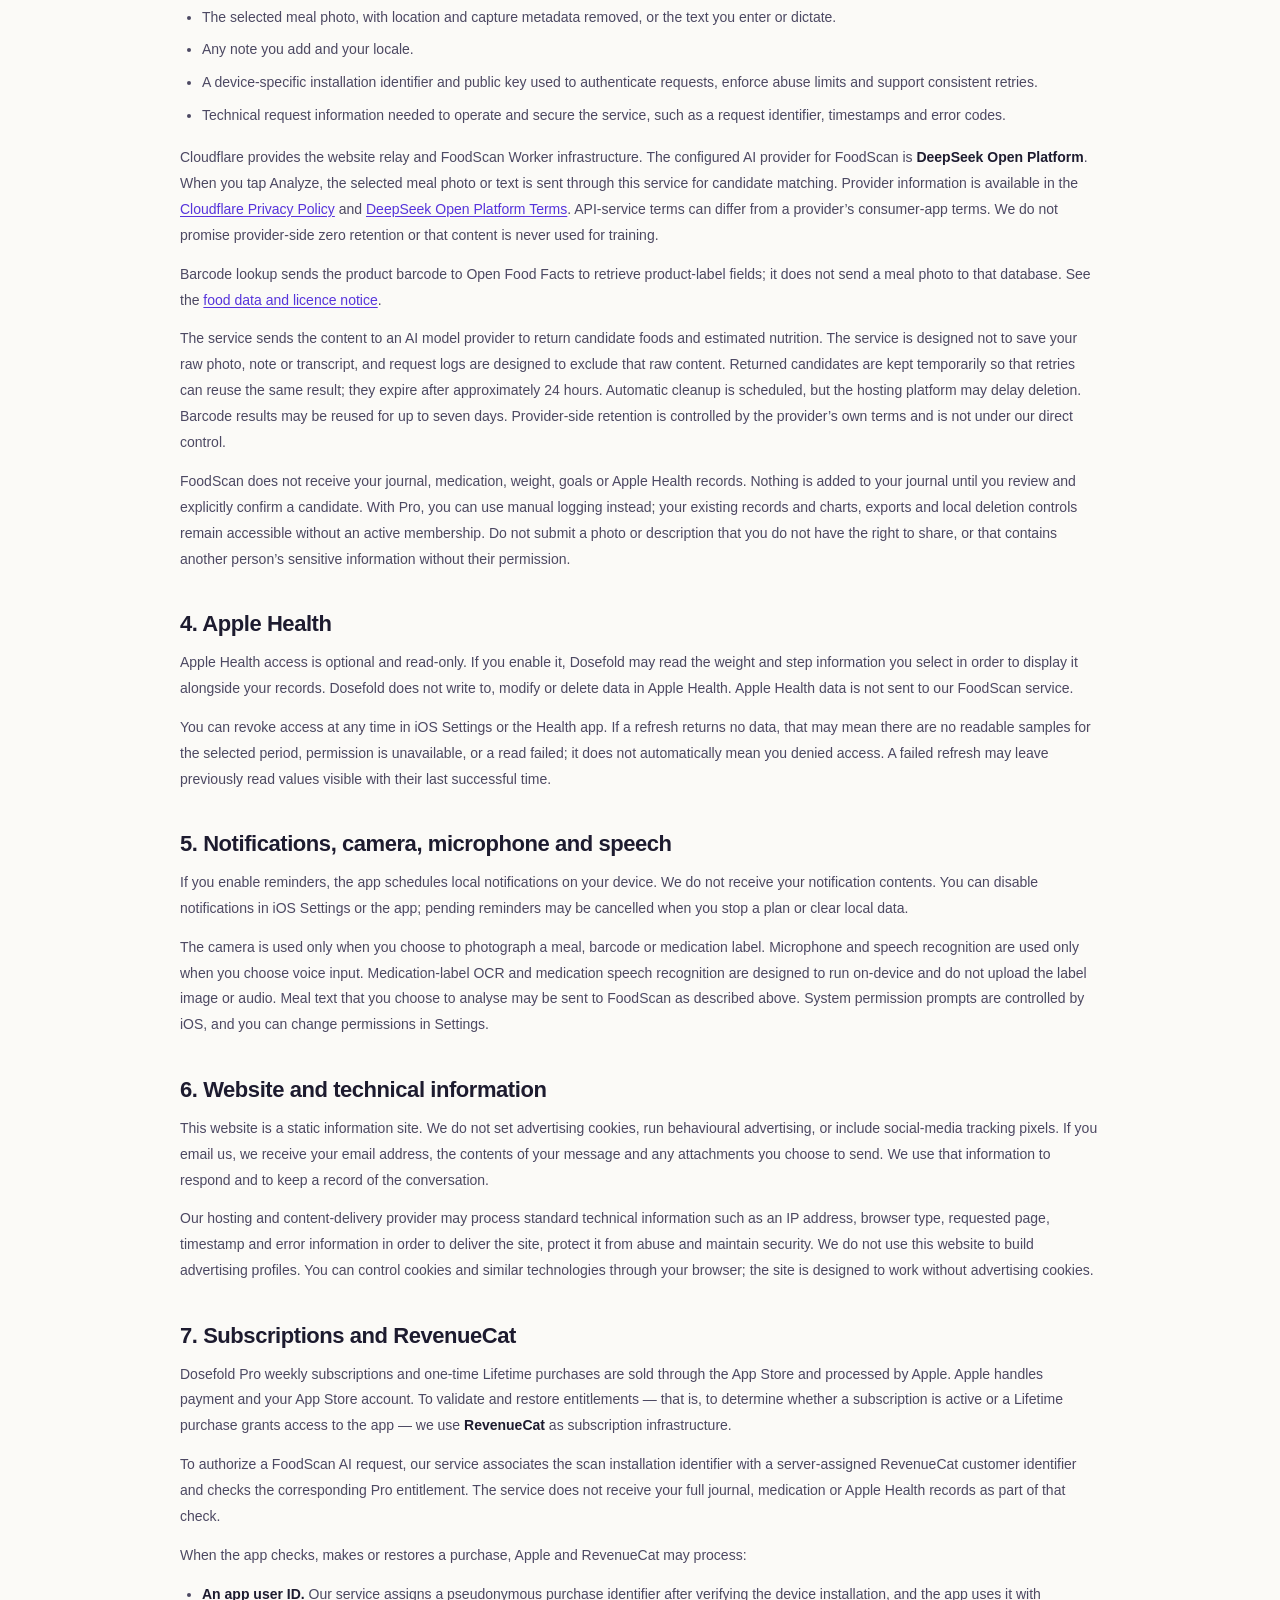
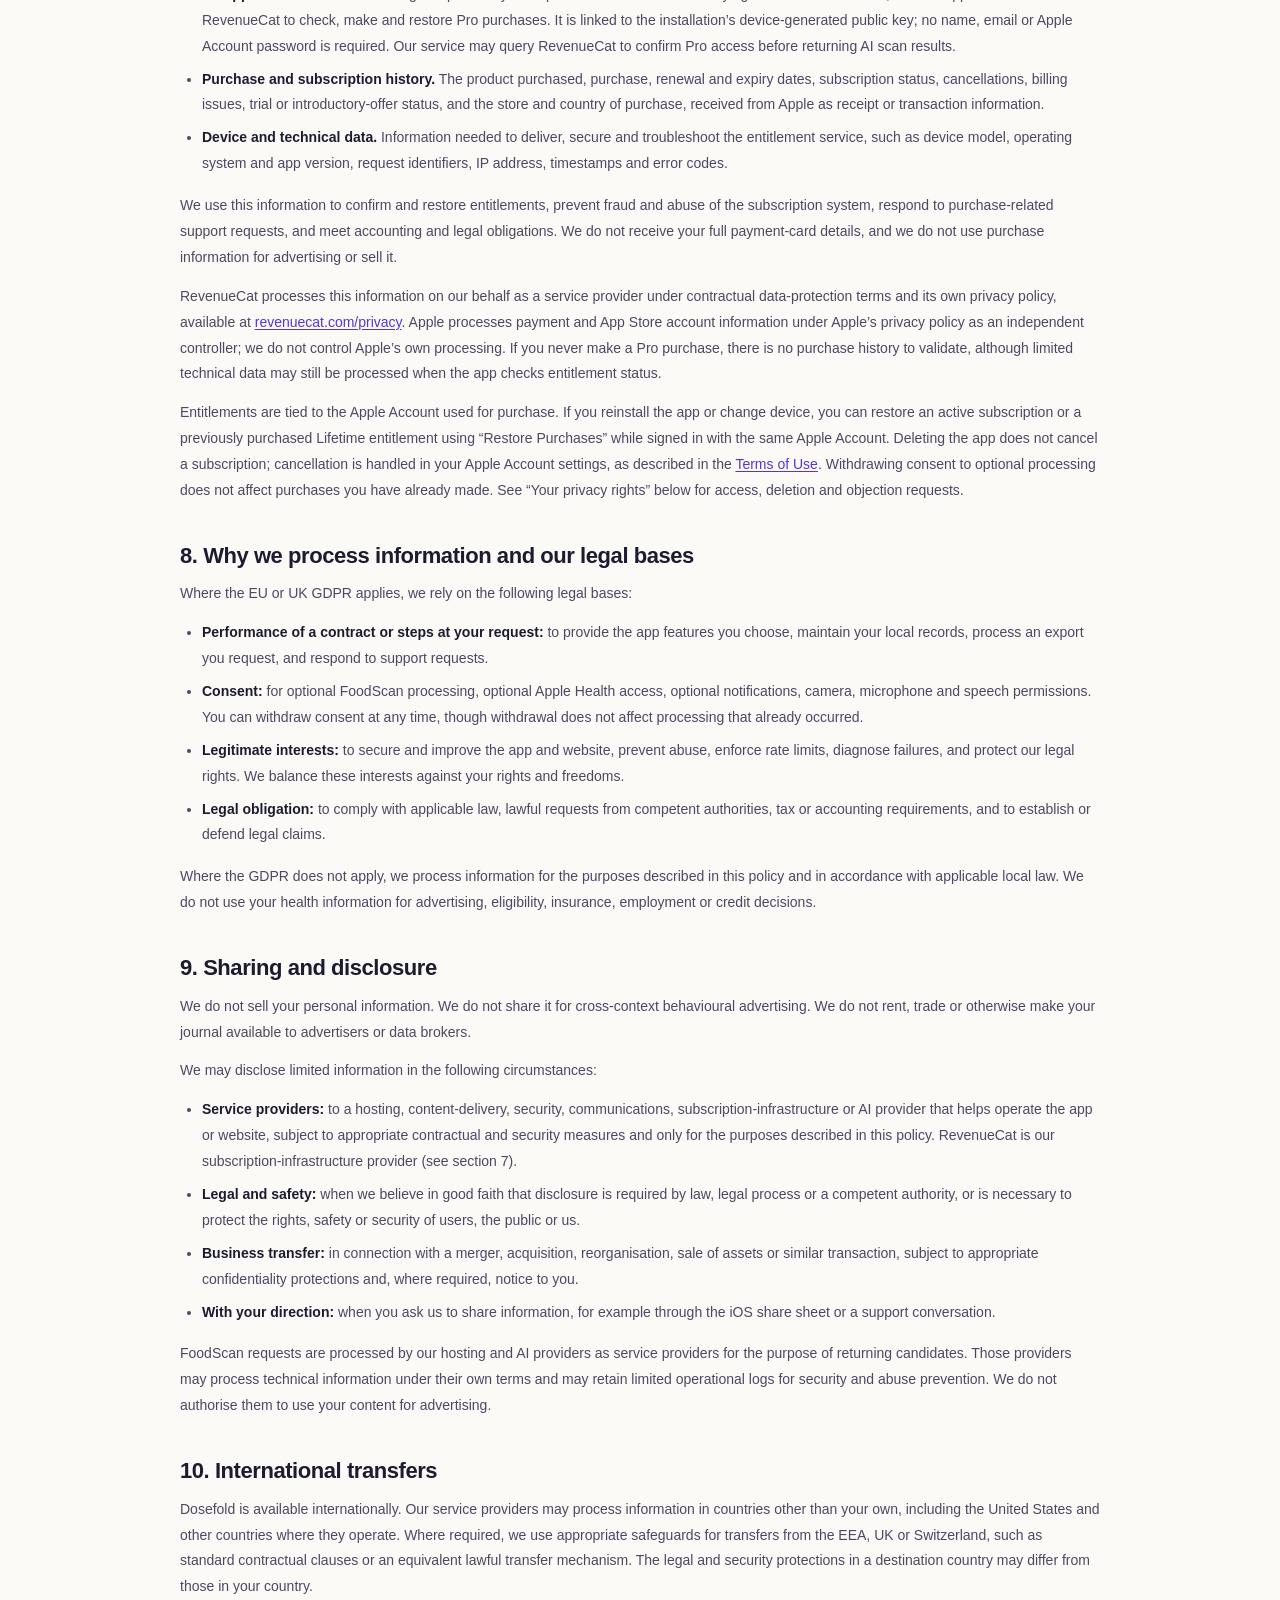
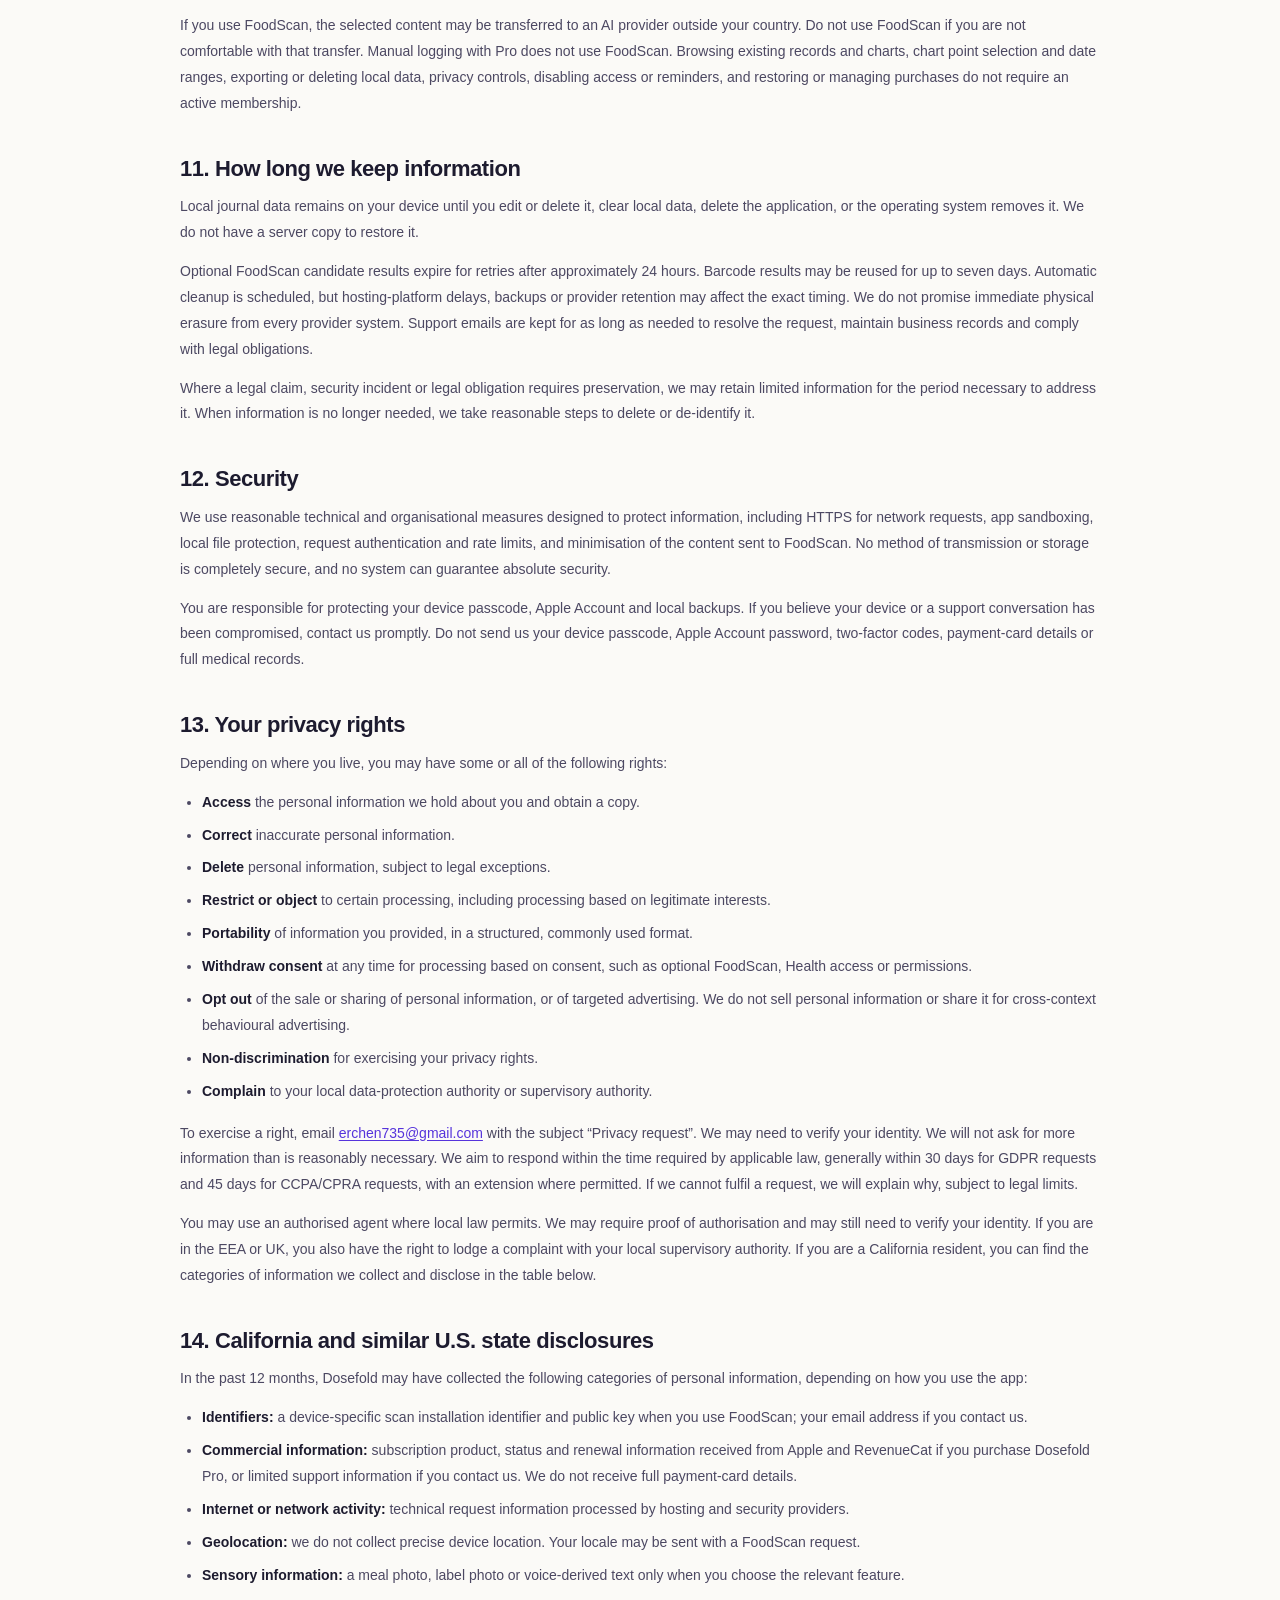
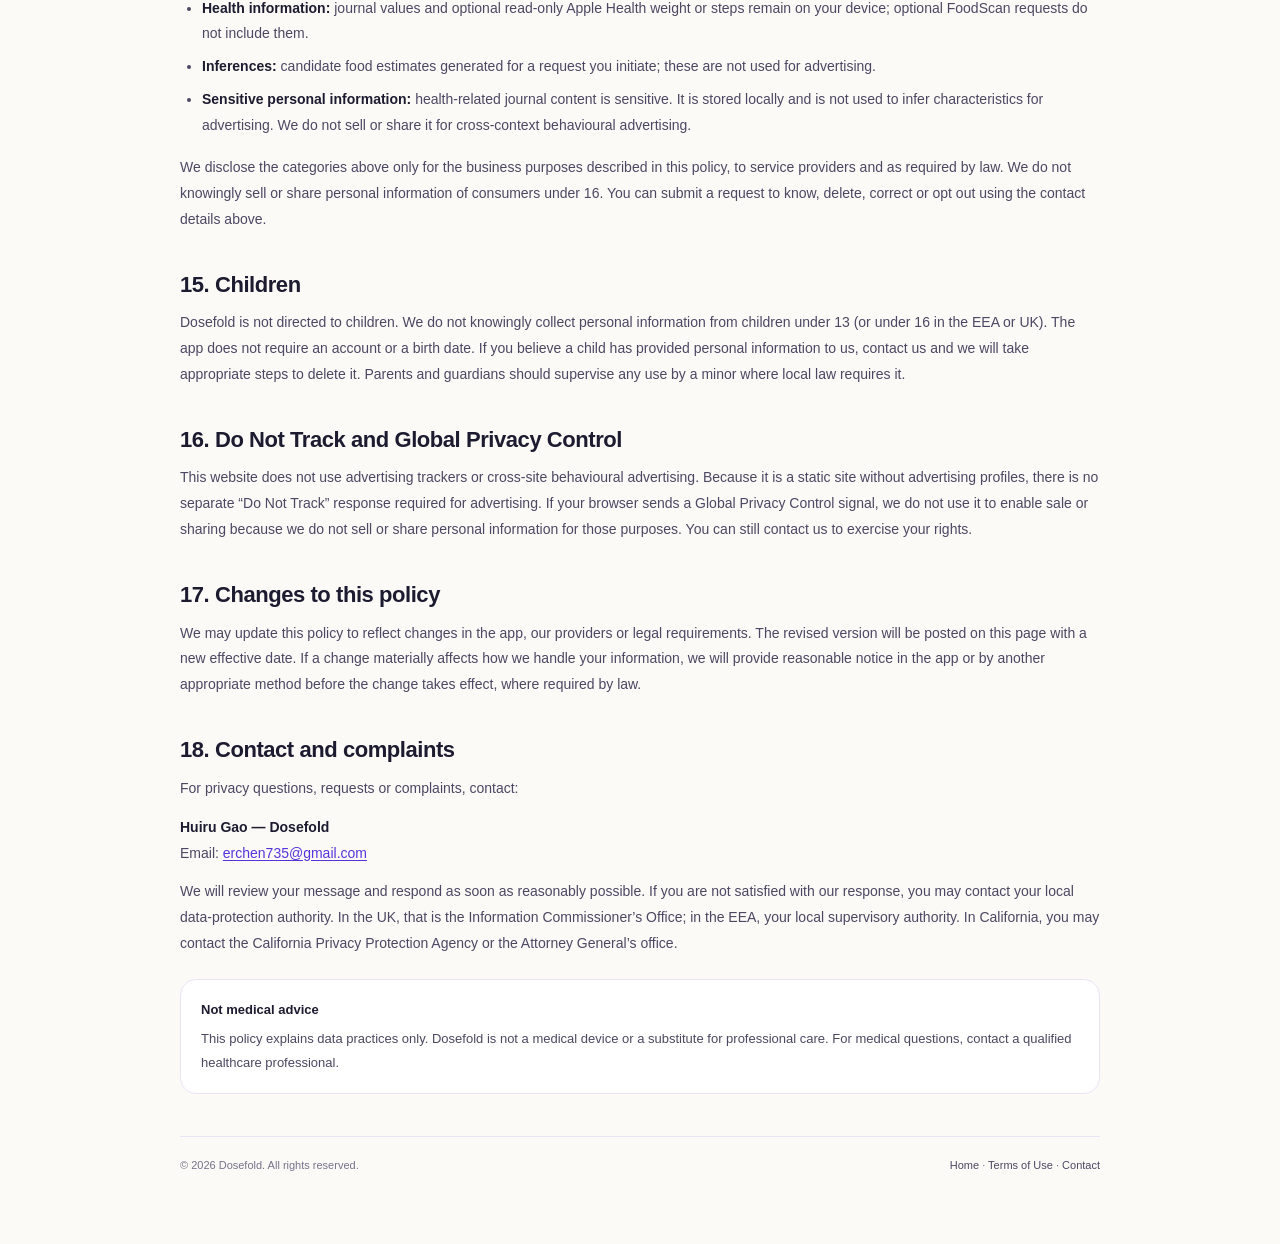
==== commit 7d7125c0: "Clarify FoodScan providers and food data license attribution" ====
--- a/privacy/index.html
+++ b/privacy/index.html
@@ -34,7 +34,7 @@
       <p>This Privacy Policy explains what information Dosefold handles, why we handle it, where it goes, and the choices and rights you have. It applies to the Dosefold iPhone application (listed on the App Store as “Dosefold — GLP-1 Tracker”) and this website.</p>
       <div class="legal-meta">
         <span>Effective date: 18 October 2026</span>
-        <span>Last updated: 20 October 2026</span>
+        <span>Last updated: 29 October 2026</span>
         <span>Controller: Huiru Gao, independent developer</span>
       </div>
     </div>
@@ -72,6 +72,8 @@
         <li>A device-specific installation identifier and public key used to authenticate requests, enforce abuse limits and support consistent retries.</li>
         <li>Technical request information needed to operate and secure the service, such as a request identifier, timestamps and error codes.</li>
       </ul>
+      <p>Cloudflare provides the website relay and FoodScan Worker infrastructure. The configured AI provider for FoodScan is <strong>DeepSeek Open Platform</strong>. When you tap Analyze, the selected meal photo or text is sent through this service for candidate matching. Provider information is available in the <a href="https://www.cloudflare.com/privacypolicy/">Cloudflare Privacy Policy</a> and <a href="https://cdn.deepseek.com/policies/en-US/deepseek-open-platform-terms-of-service.html">DeepSeek Open Platform Terms</a>. API-service terms can differ from a provider’s consumer-app terms. We do not promise provider-side zero retention or that content is never used for training.</p>
+      <p>Barcode lookup sends the product barcode to Open Food Facts to retrieve product-label fields; it does not send a meal photo to that database. See the <a href="../terms/#food-data">food data and licence notice</a>.</p>
       <p>The service sends the content to an AI model provider to return candidate foods and estimated nutrition. The service is designed not to save your raw photo, note or transcript, and request logs are designed to exclude that raw content. Returned candidates are kept temporarily so that retries can reuse the same result; they expire after approximately 24 hours. Automatic cleanup is scheduled, but the hosting platform may delay deletion. Barcode results may be reused for up to seven days. Provider-side retention is controlled by the provider’s own terms and is not under our direct control.</p>
       <p>FoodScan does not receive your journal, medication, weight, goals or Apple Health records. Nothing is added to your journal until you review and explicitly confirm a candidate. With Pro, you can use manual logging instead; your existing records and charts, exports and local deletion controls remain accessible without an active membership. Do not submit a photo or description that you do not have the right to share, or that contains another person’s sensitive information without their permission.</p>
 
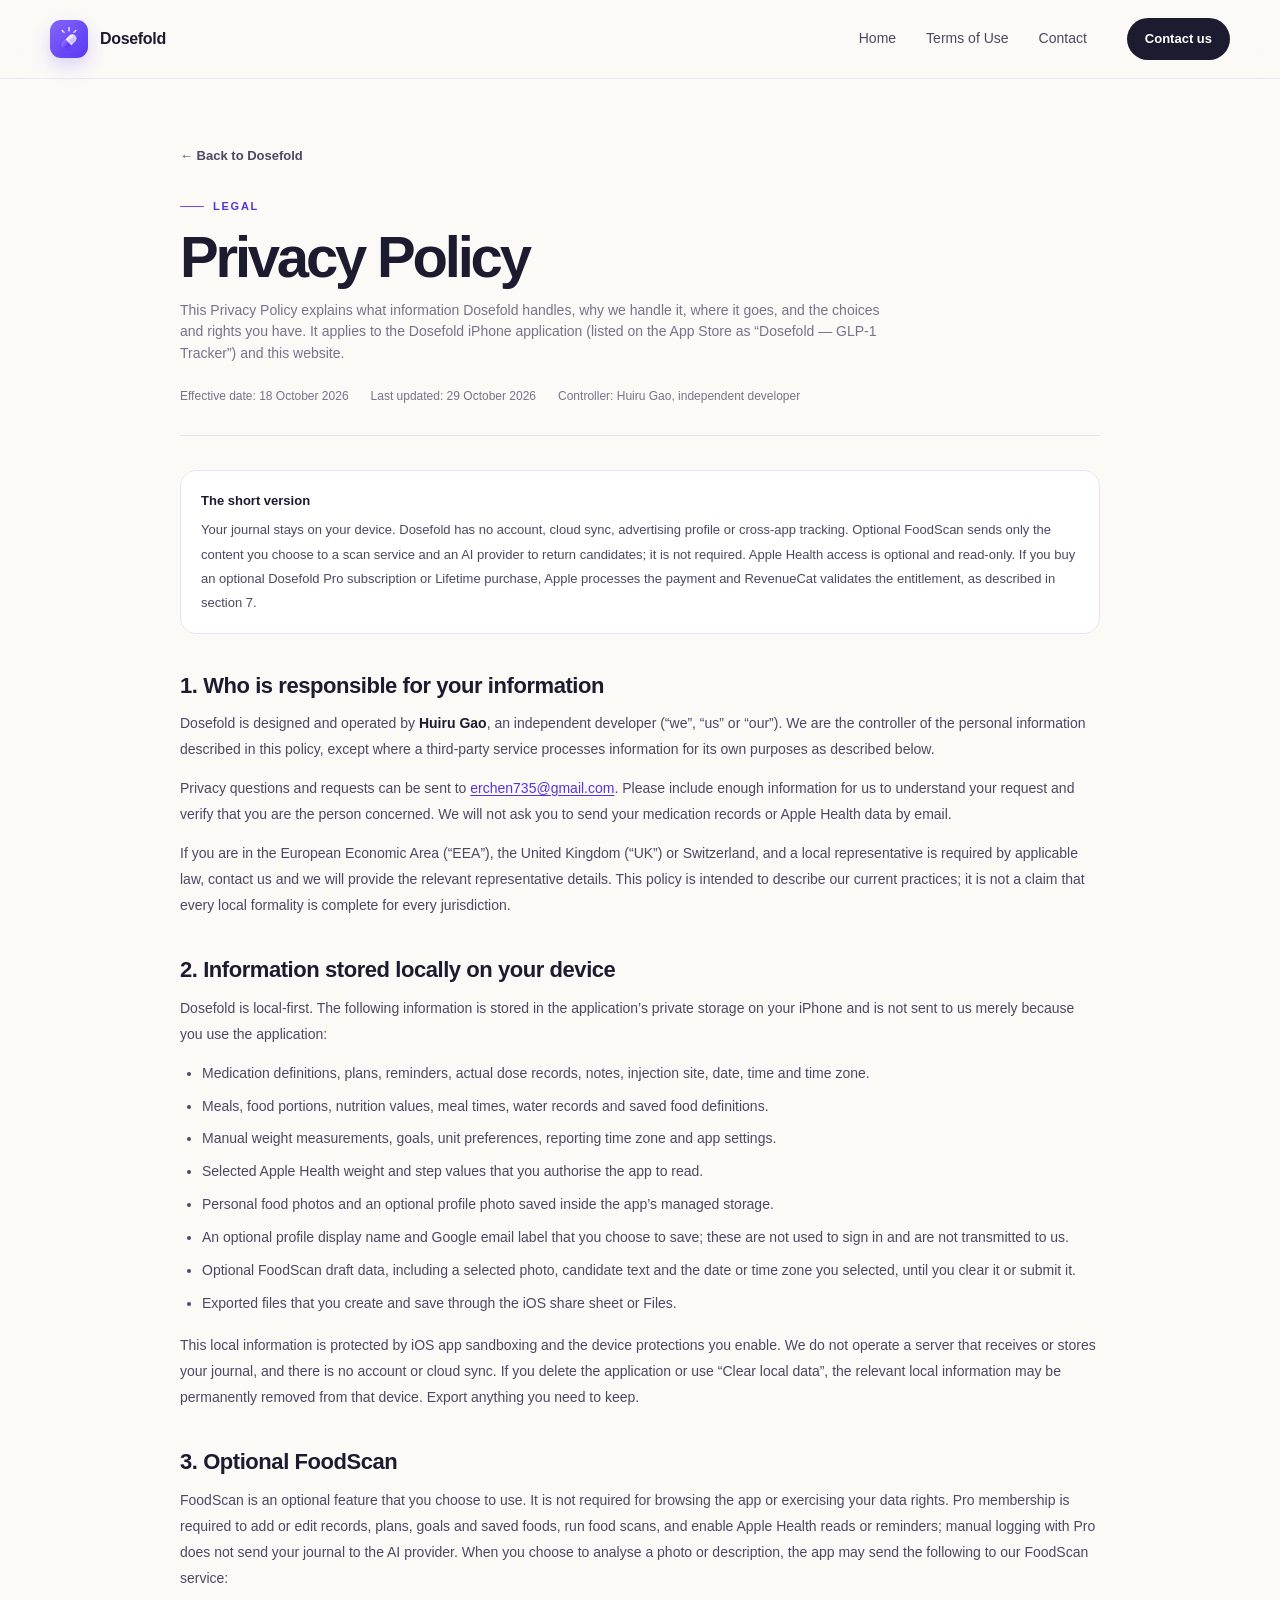
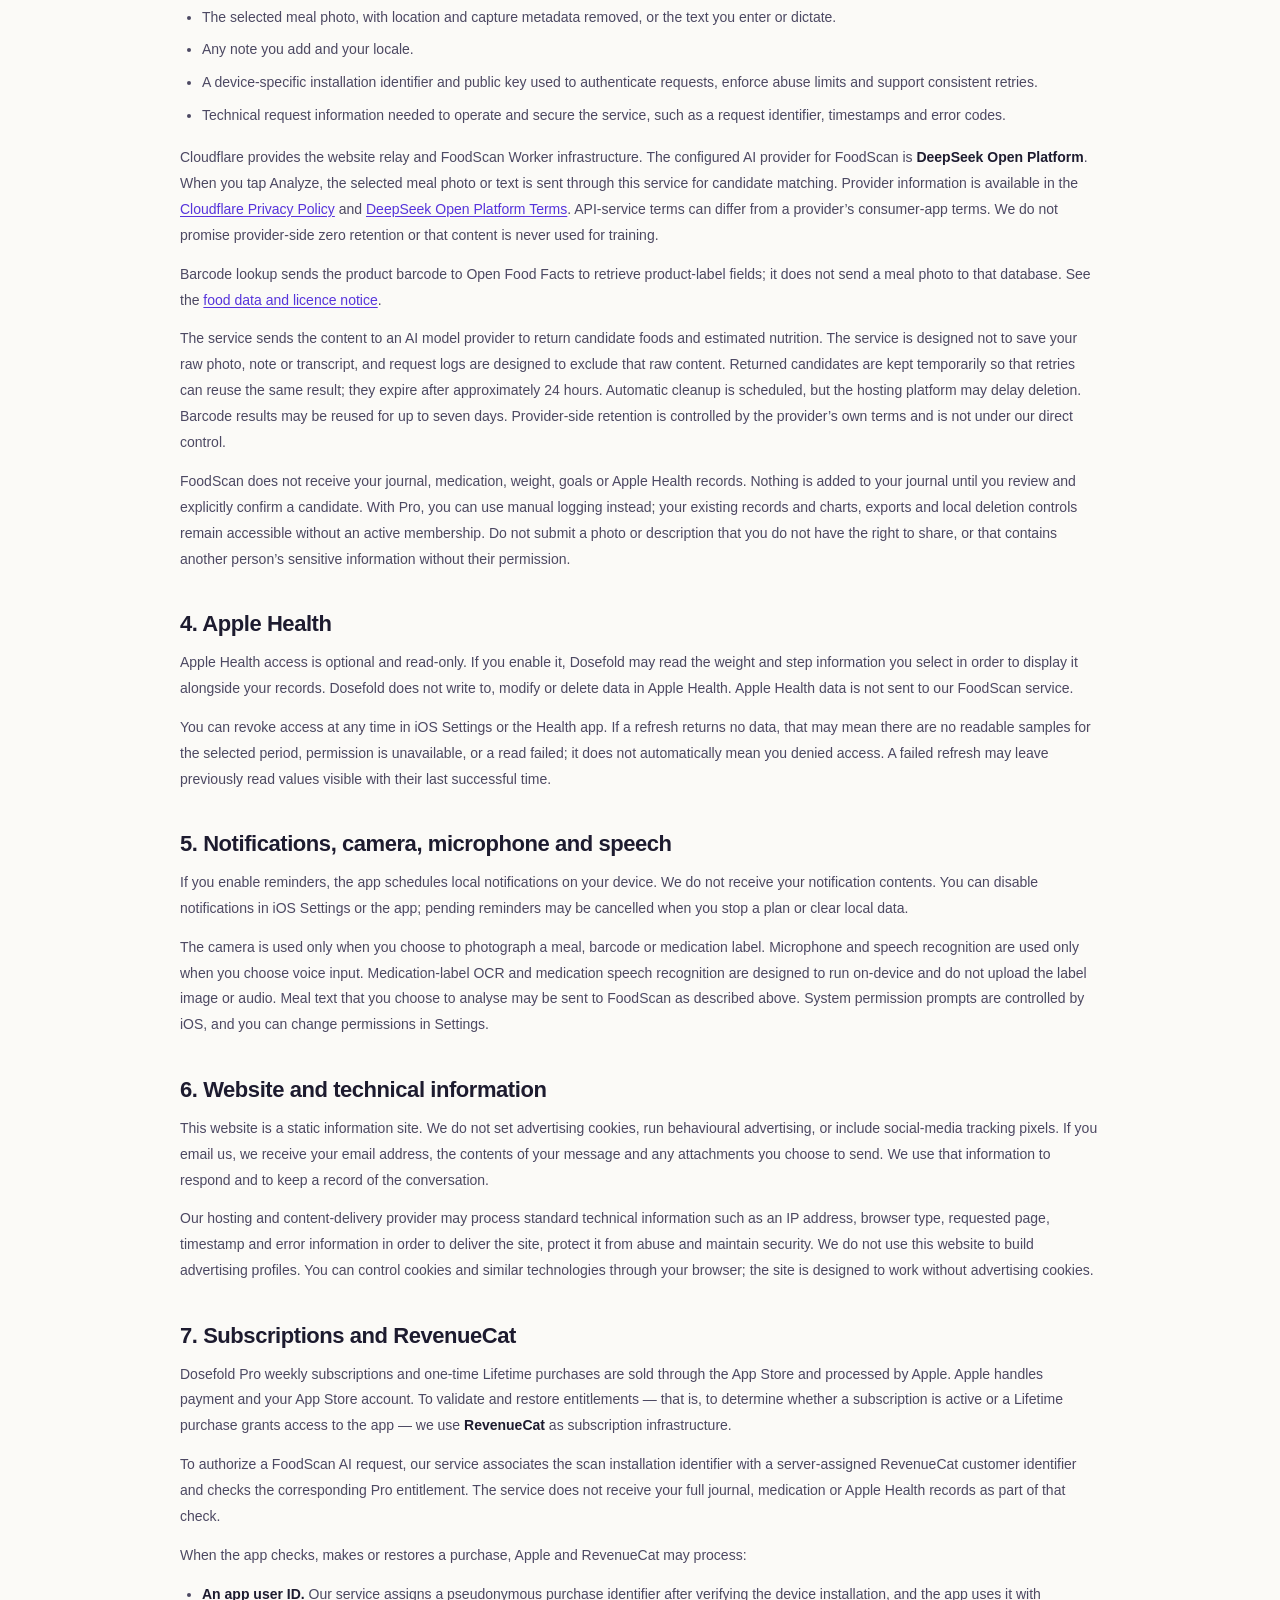
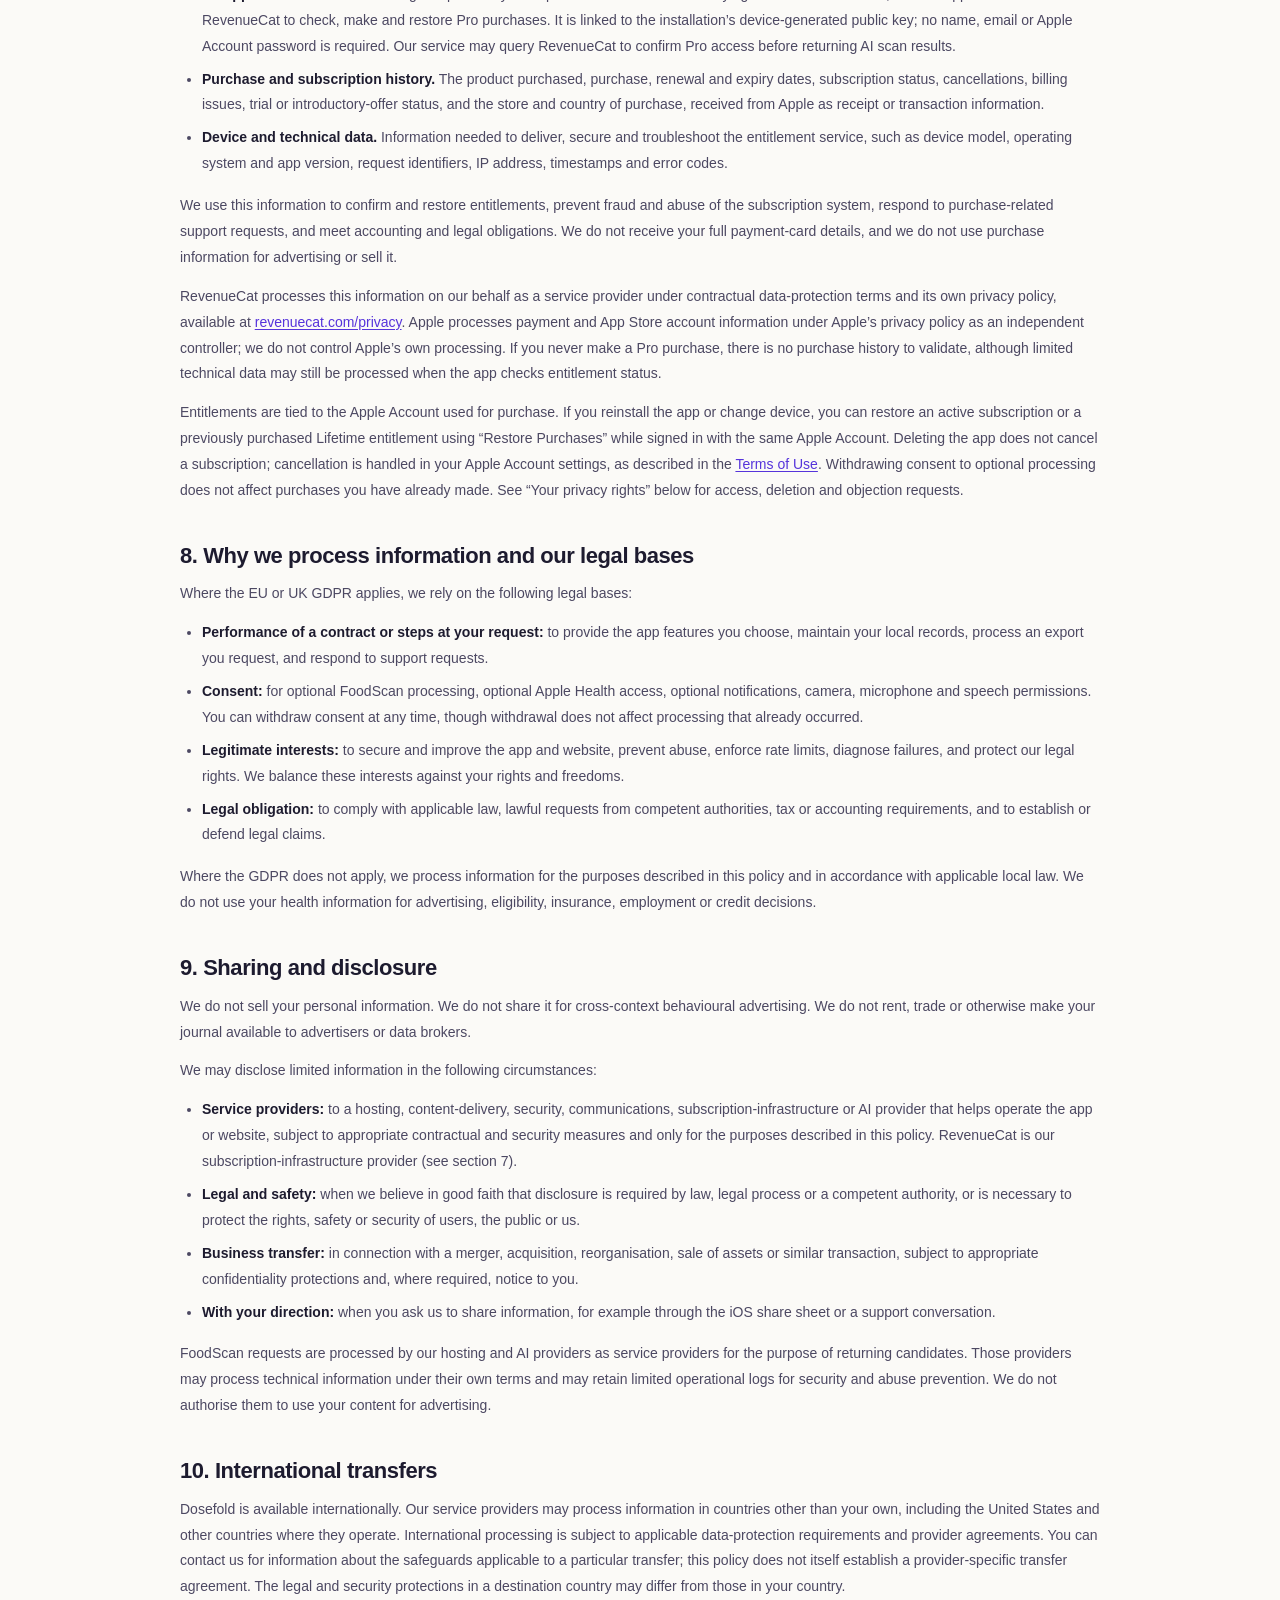
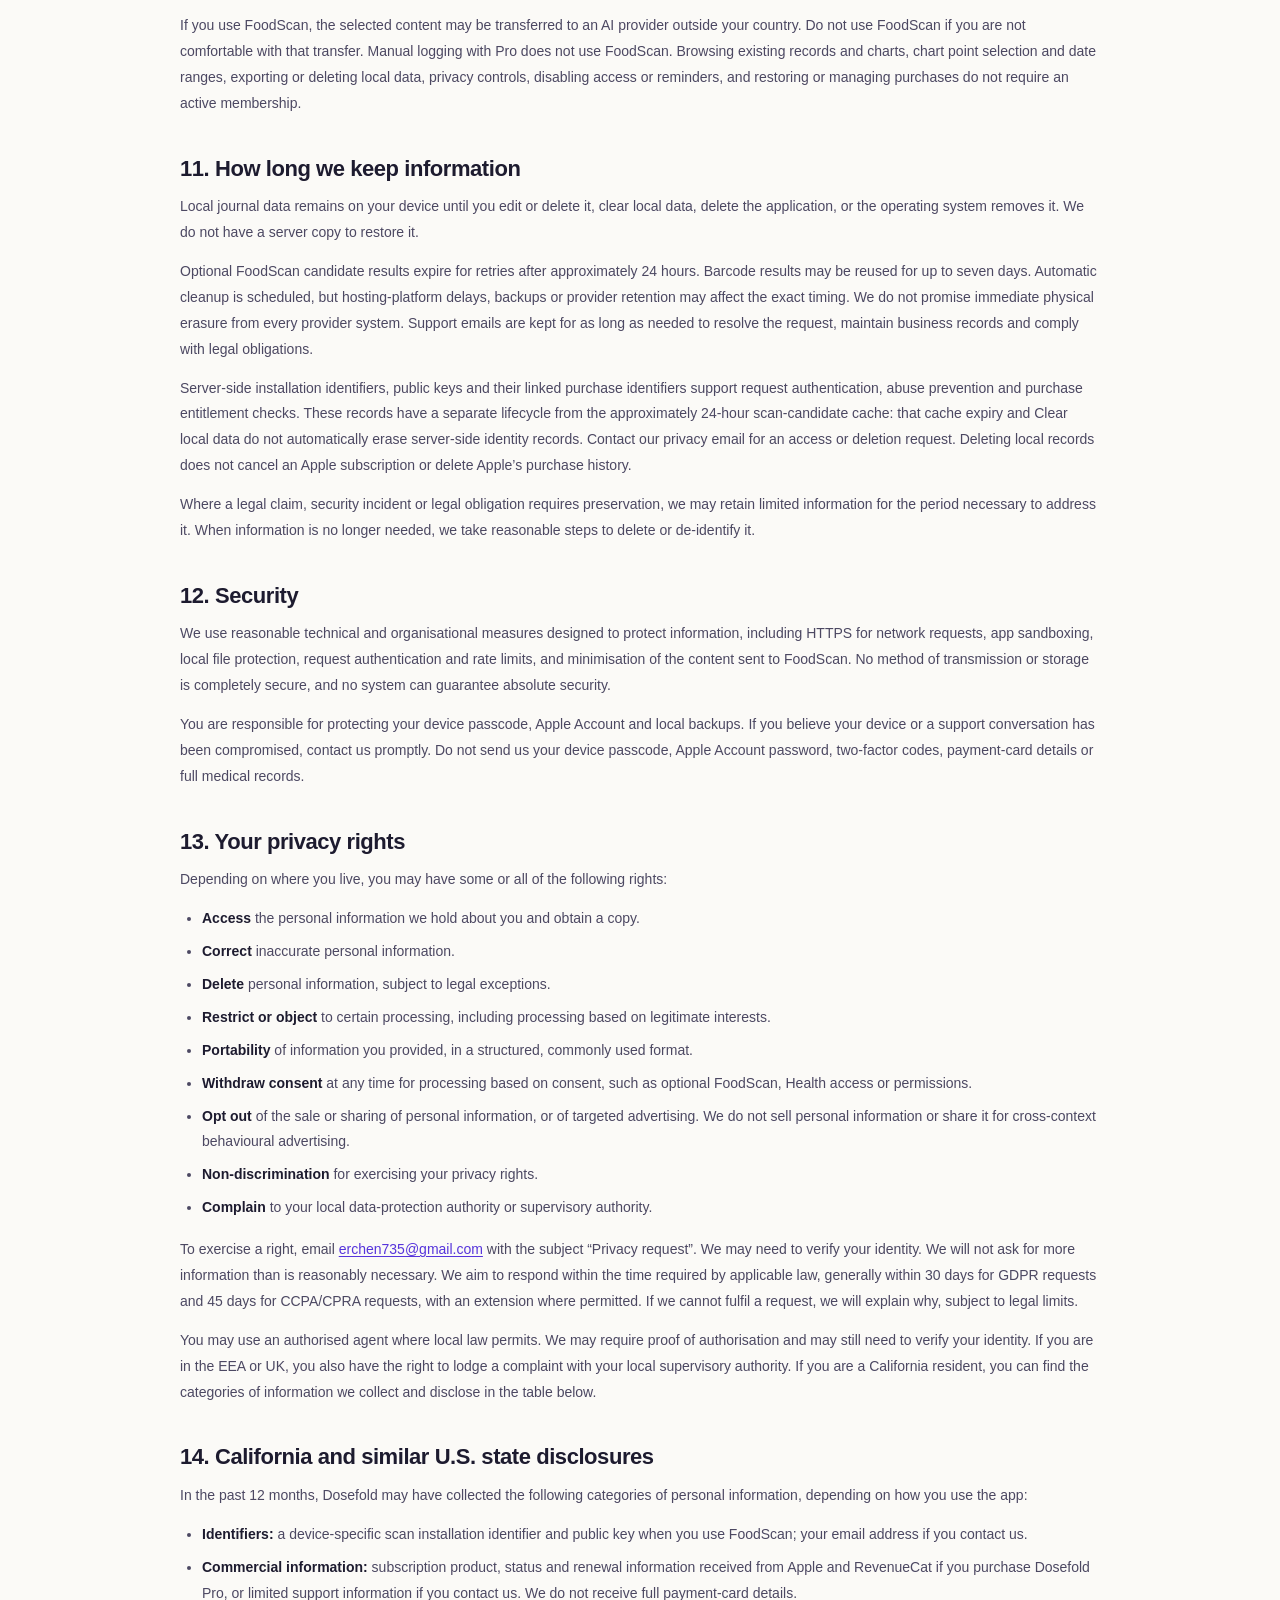
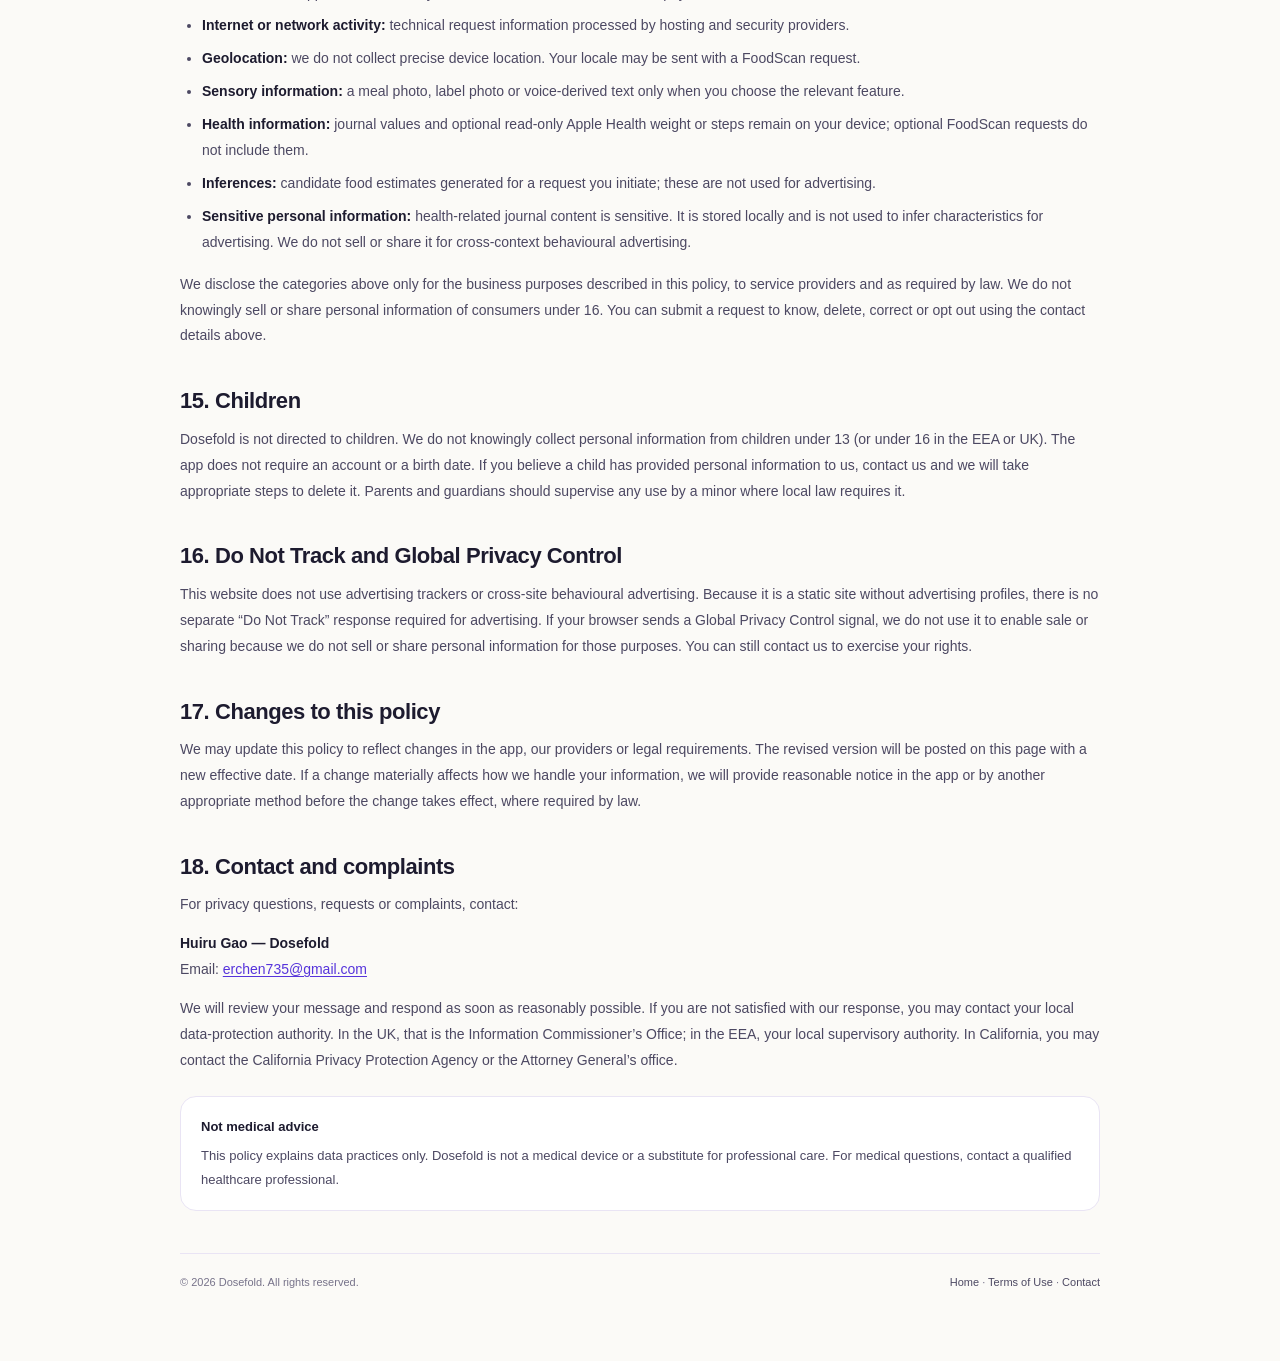
==== commit 07450b9a: "Clarify server identity retention without assuming provider agreements" ====
--- a/privacy/index.html
+++ b/privacy/index.html
@@ -124,12 +124,13 @@
       <p>FoodScan requests are processed by our hosting and AI providers as service providers for the purpose of returning candidates. Those providers may process technical information under their own terms and may retain limited operational logs for security and abuse prevention. We do not authorise them to use your content for advertising.</p>
 
       <h2>10. International transfers</h2>
-      <p>Dosefold is available internationally. Our service providers may process information in countries other than your own, including the United States and other countries where they operate. Where required, we use appropriate safeguards for transfers from the EEA, UK or Switzerland, such as standard contractual clauses or an equivalent lawful transfer mechanism. The legal and security protections in a destination country may differ from those in your country.</p>
+      <p>Dosefold is available internationally. Our service providers may process information in countries other than your own, including the United States and other countries where they operate. International processing is subject to applicable data-protection requirements and provider agreements. You can contact us for information about the safeguards applicable to a particular transfer; this policy does not itself establish a provider-specific transfer agreement. The legal and security protections in a destination country may differ from those in your country.</p>
       <p>If you use FoodScan, the selected content may be transferred to an AI provider outside your country. Do not use FoodScan if you are not comfortable with that transfer. Manual logging with Pro does not use FoodScan. Browsing existing records and charts, chart point selection and date ranges, exporting or deleting local data, privacy controls, disabling access or reminders, and restoring or managing purchases do not require an active membership.</p>
 
       <h2>11. How long we keep information</h2>
       <p>Local journal data remains on your device until you edit or delete it, clear local data, delete the application, or the operating system removes it. We do not have a server copy to restore it.</p>
       <p>Optional FoodScan candidate results expire for retries after approximately 24 hours. Barcode results may be reused for up to seven days. Automatic cleanup is scheduled, but hosting-platform delays, backups or provider retention may affect the exact timing. We do not promise immediate physical erasure from every provider system. Support emails are kept for as long as needed to resolve the request, maintain business records and comply with legal obligations.</p>
+      <p>Server-side installation identifiers, public keys and their linked purchase identifiers support request authentication, abuse prevention and purchase entitlement checks. These records have a separate lifecycle from the approximately 24-hour scan-candidate cache: that cache expiry and Clear local data do not automatically erase server-side identity records. Contact our privacy email for an access or deletion request. Deleting local records does not cancel an Apple subscription or delete Apple’s purchase history.</p>
       <p>Where a legal claim, security incident or legal obligation requires preservation, we may retain limited information for the period necessary to address it. When information is no longer needed, we take reasonable steps to delete or de-identify it.</p>
 
       <h2>12. Security</h2>
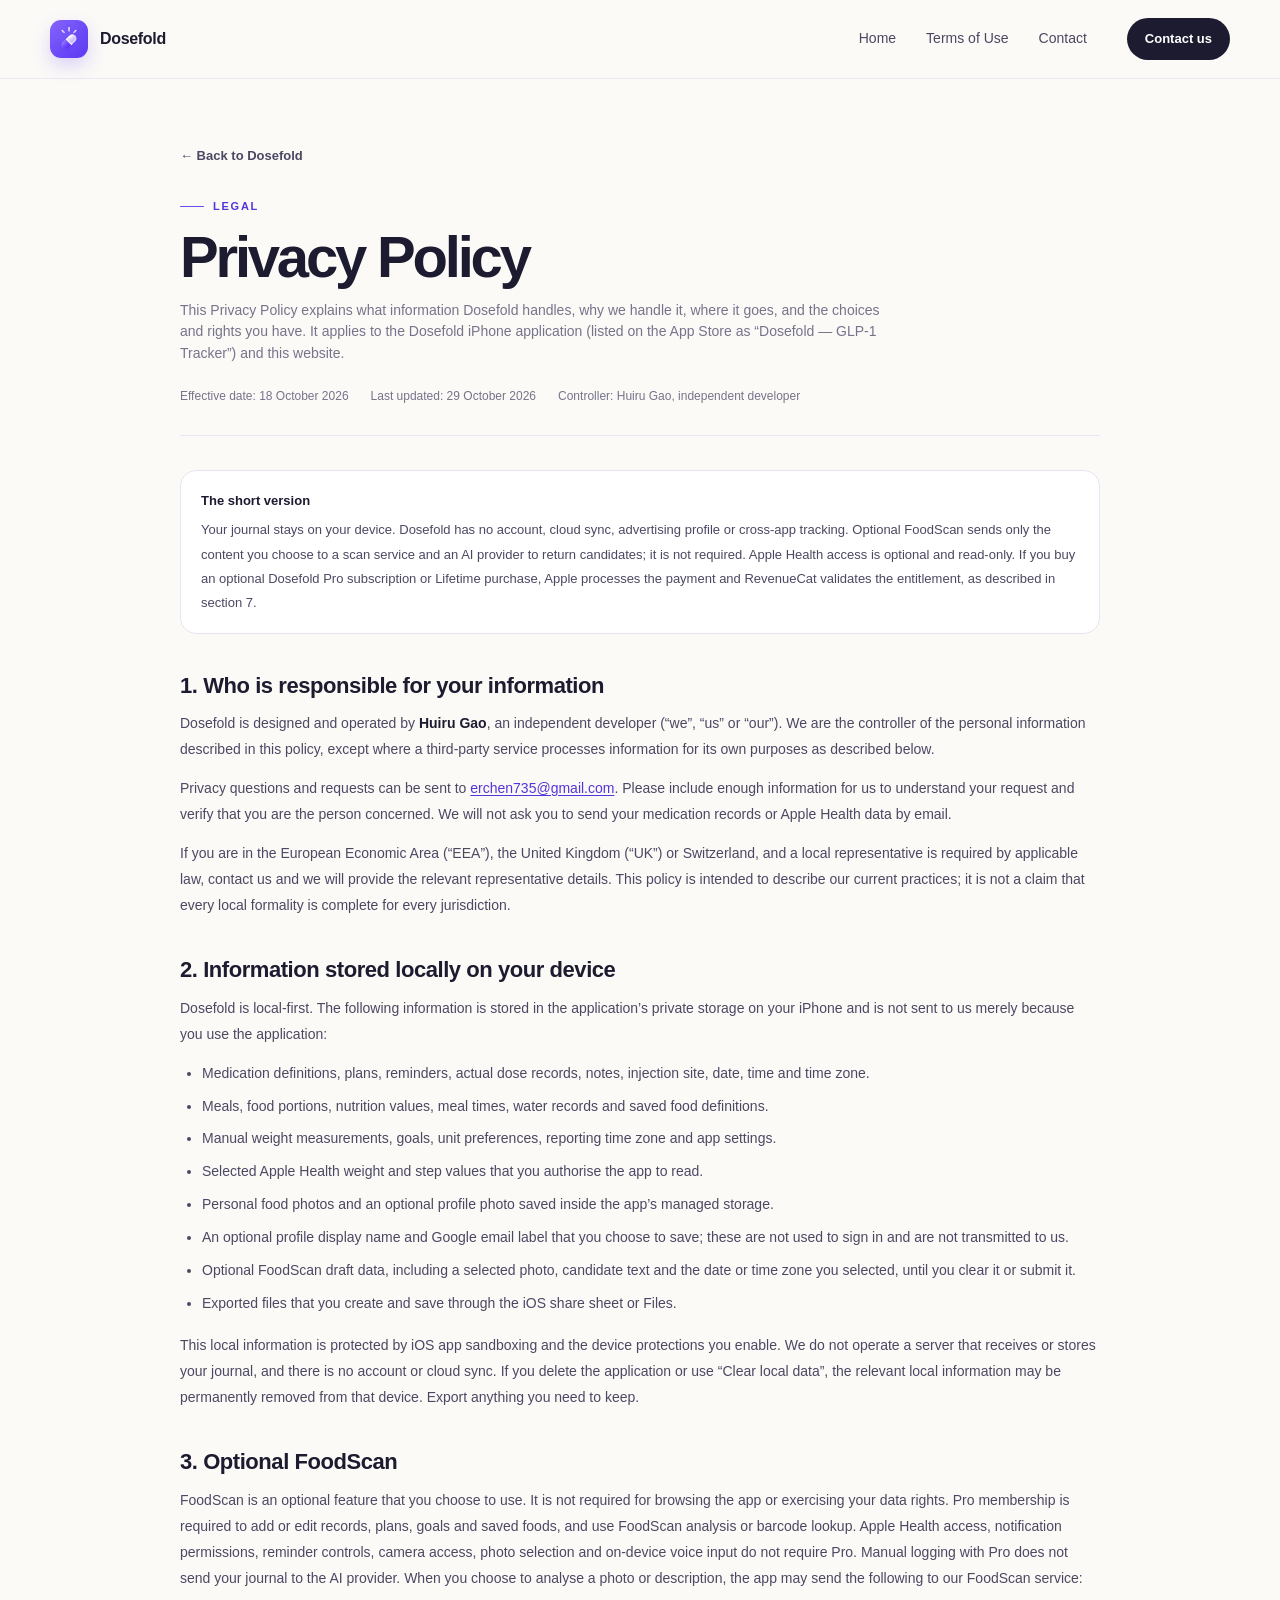
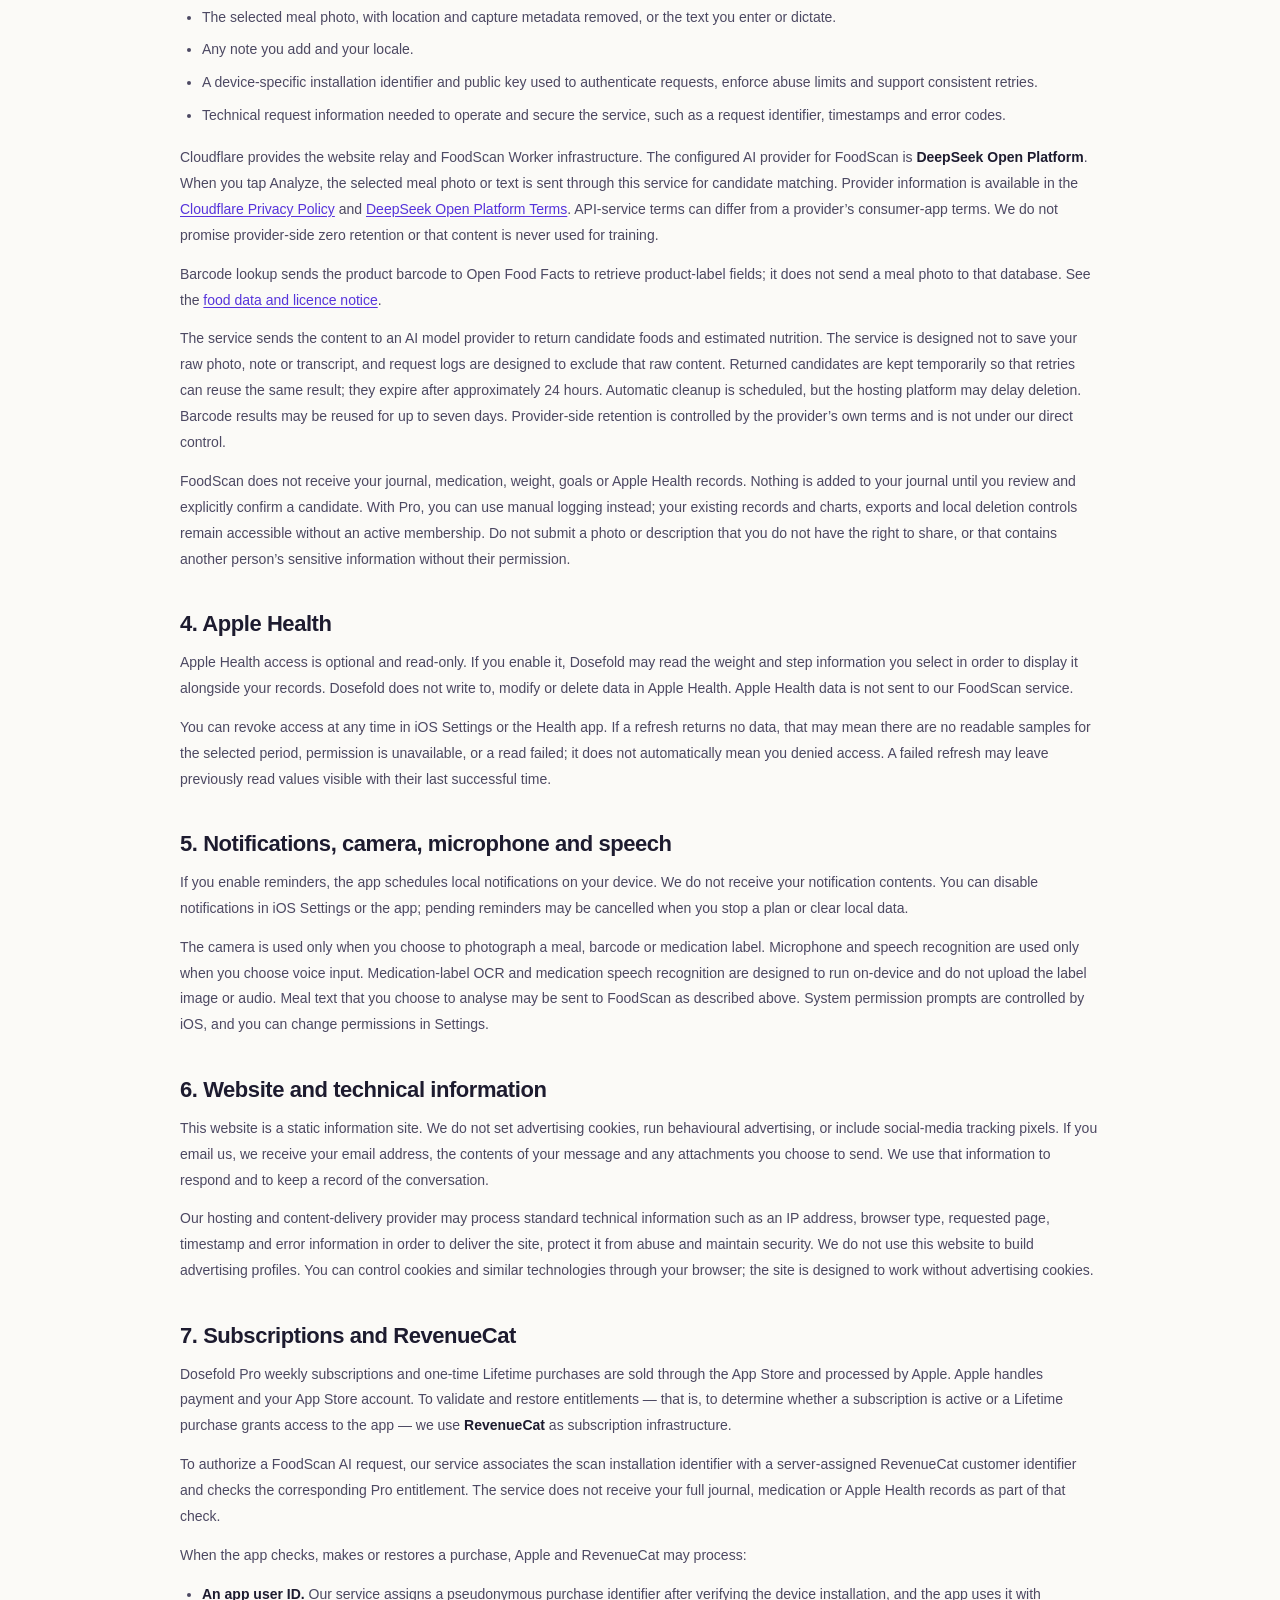
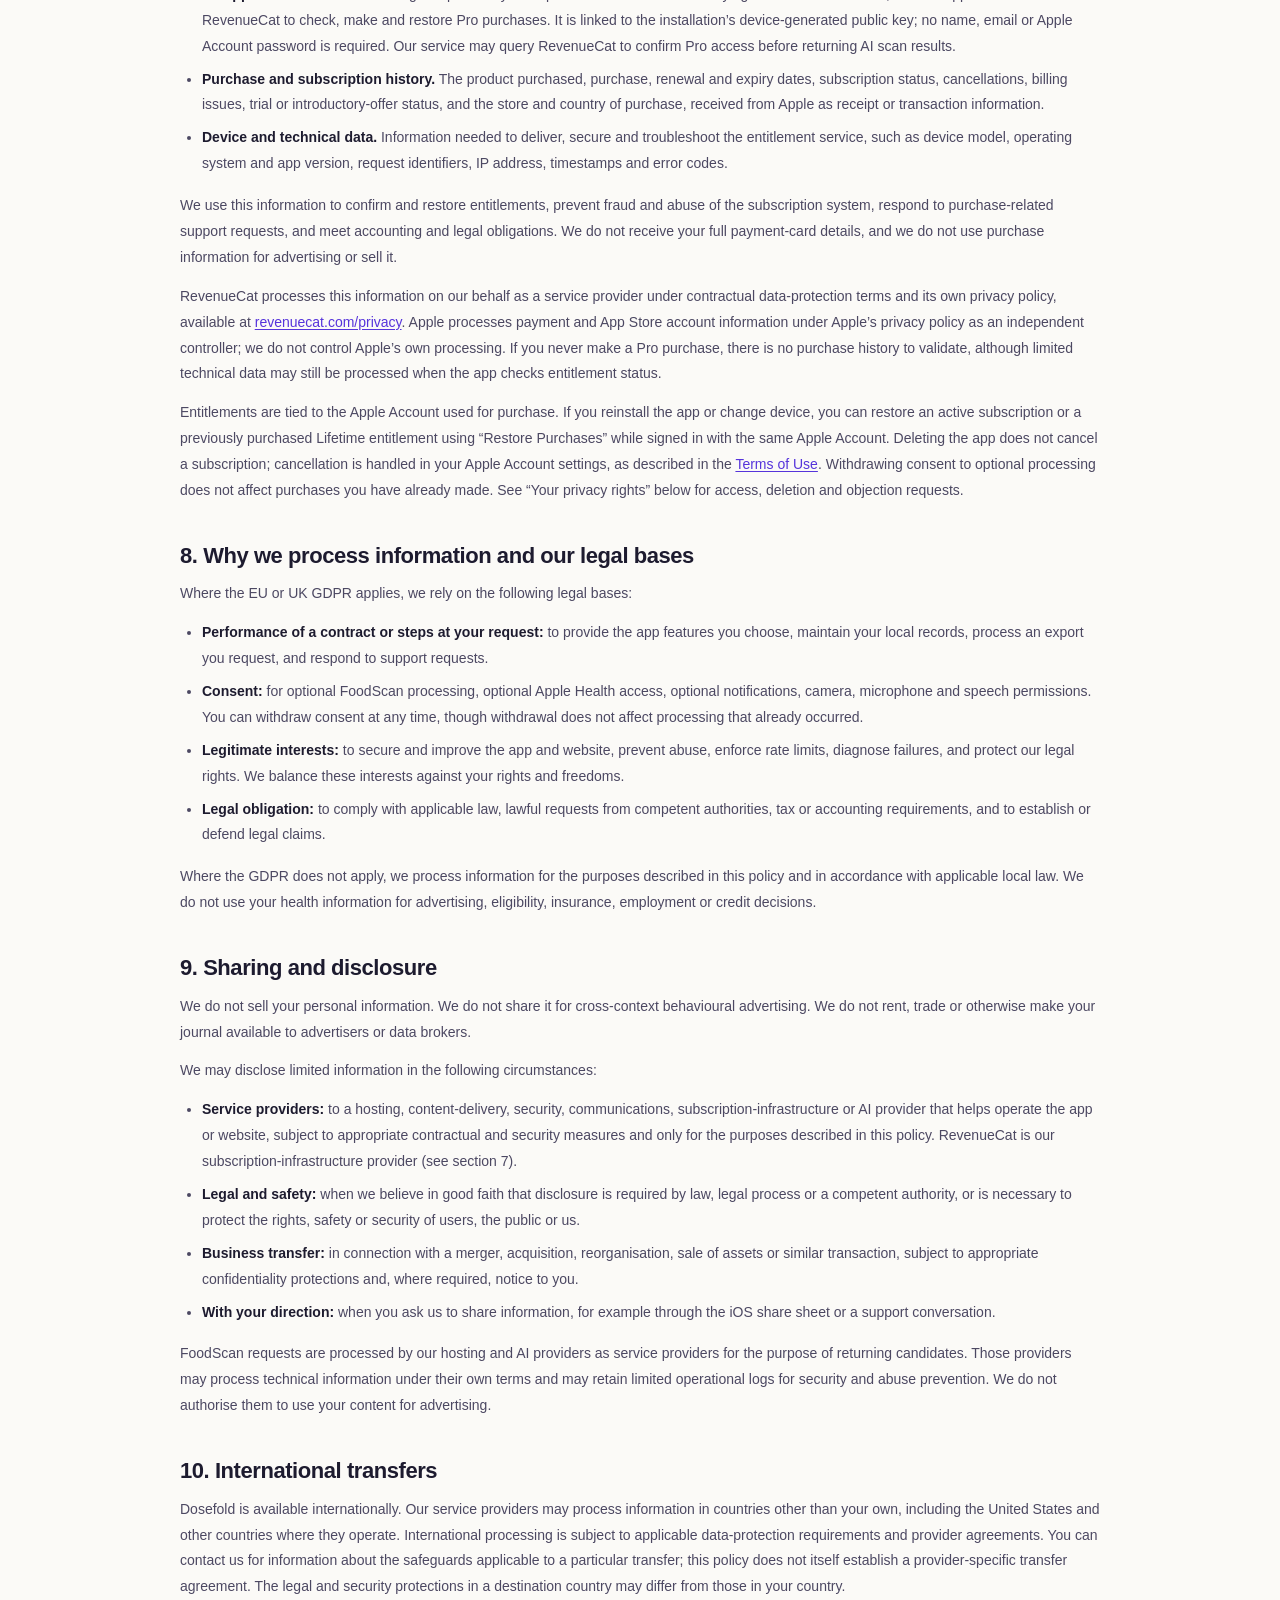
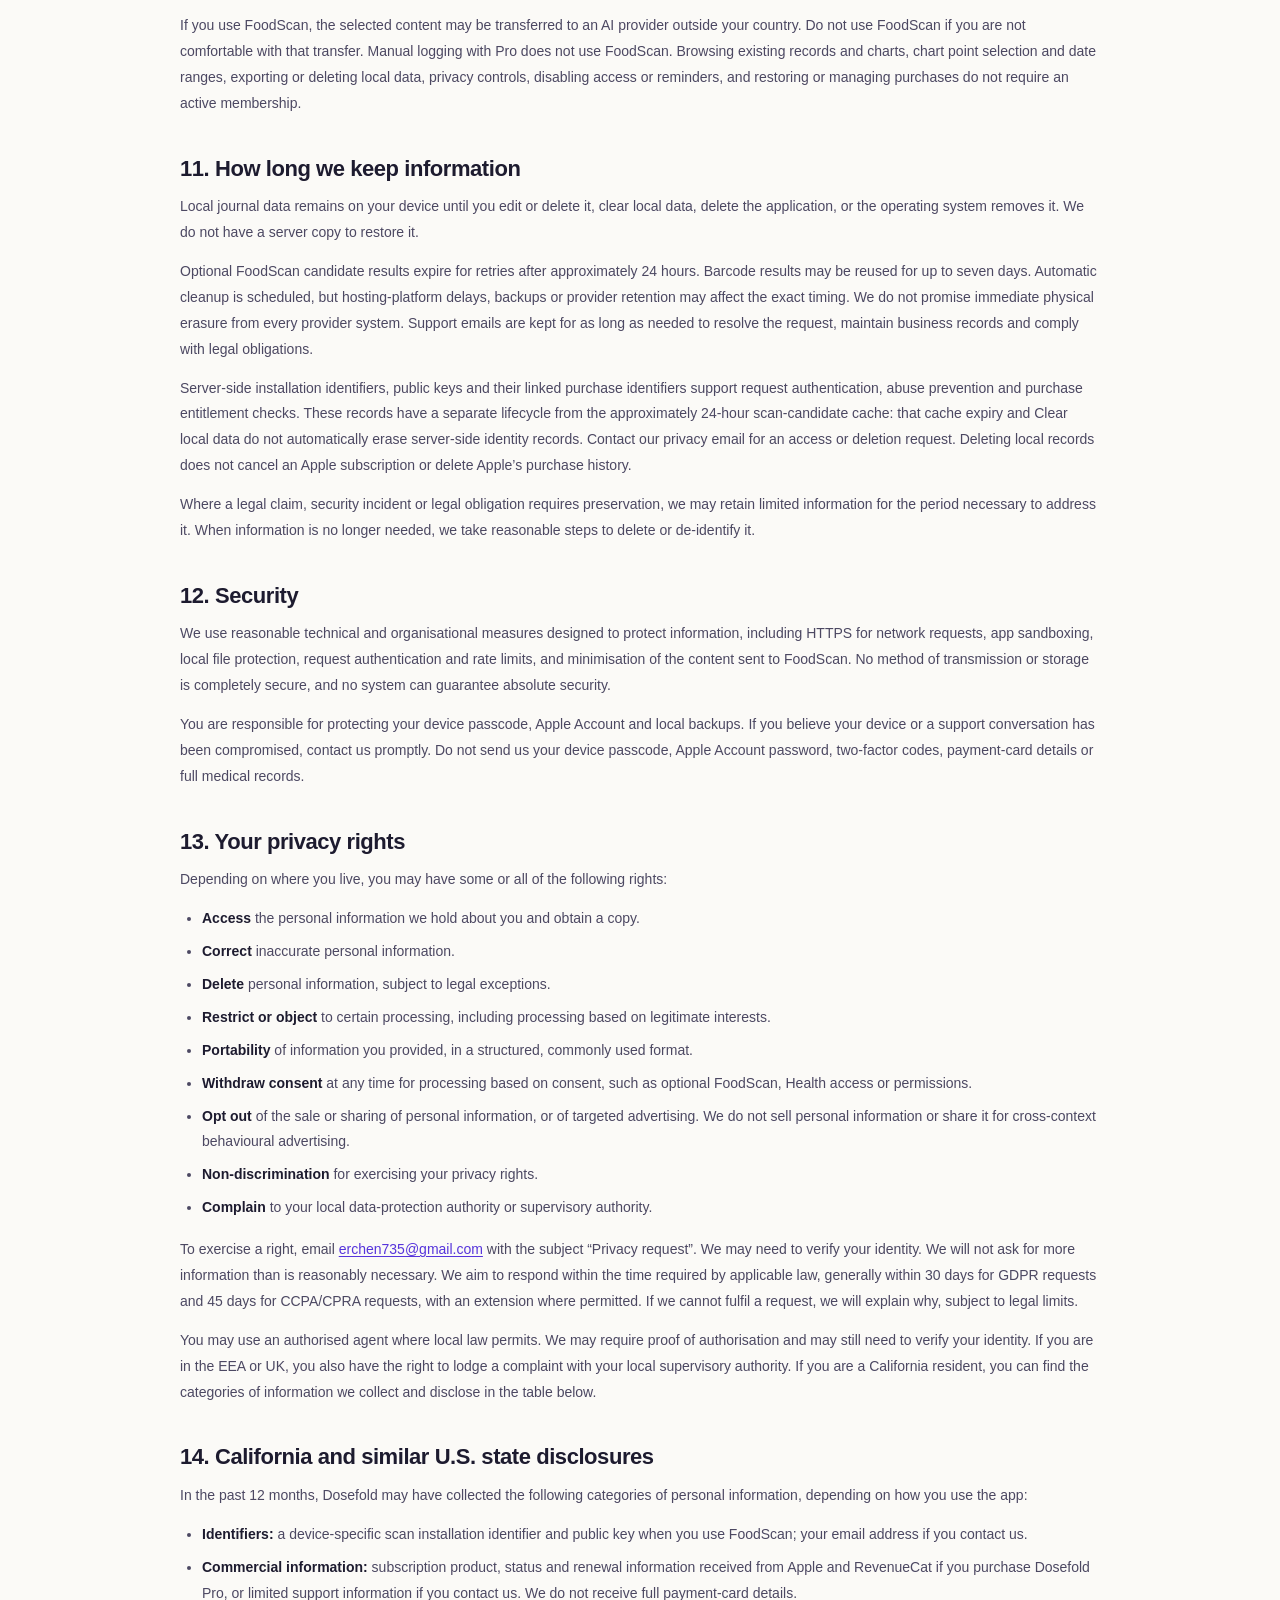
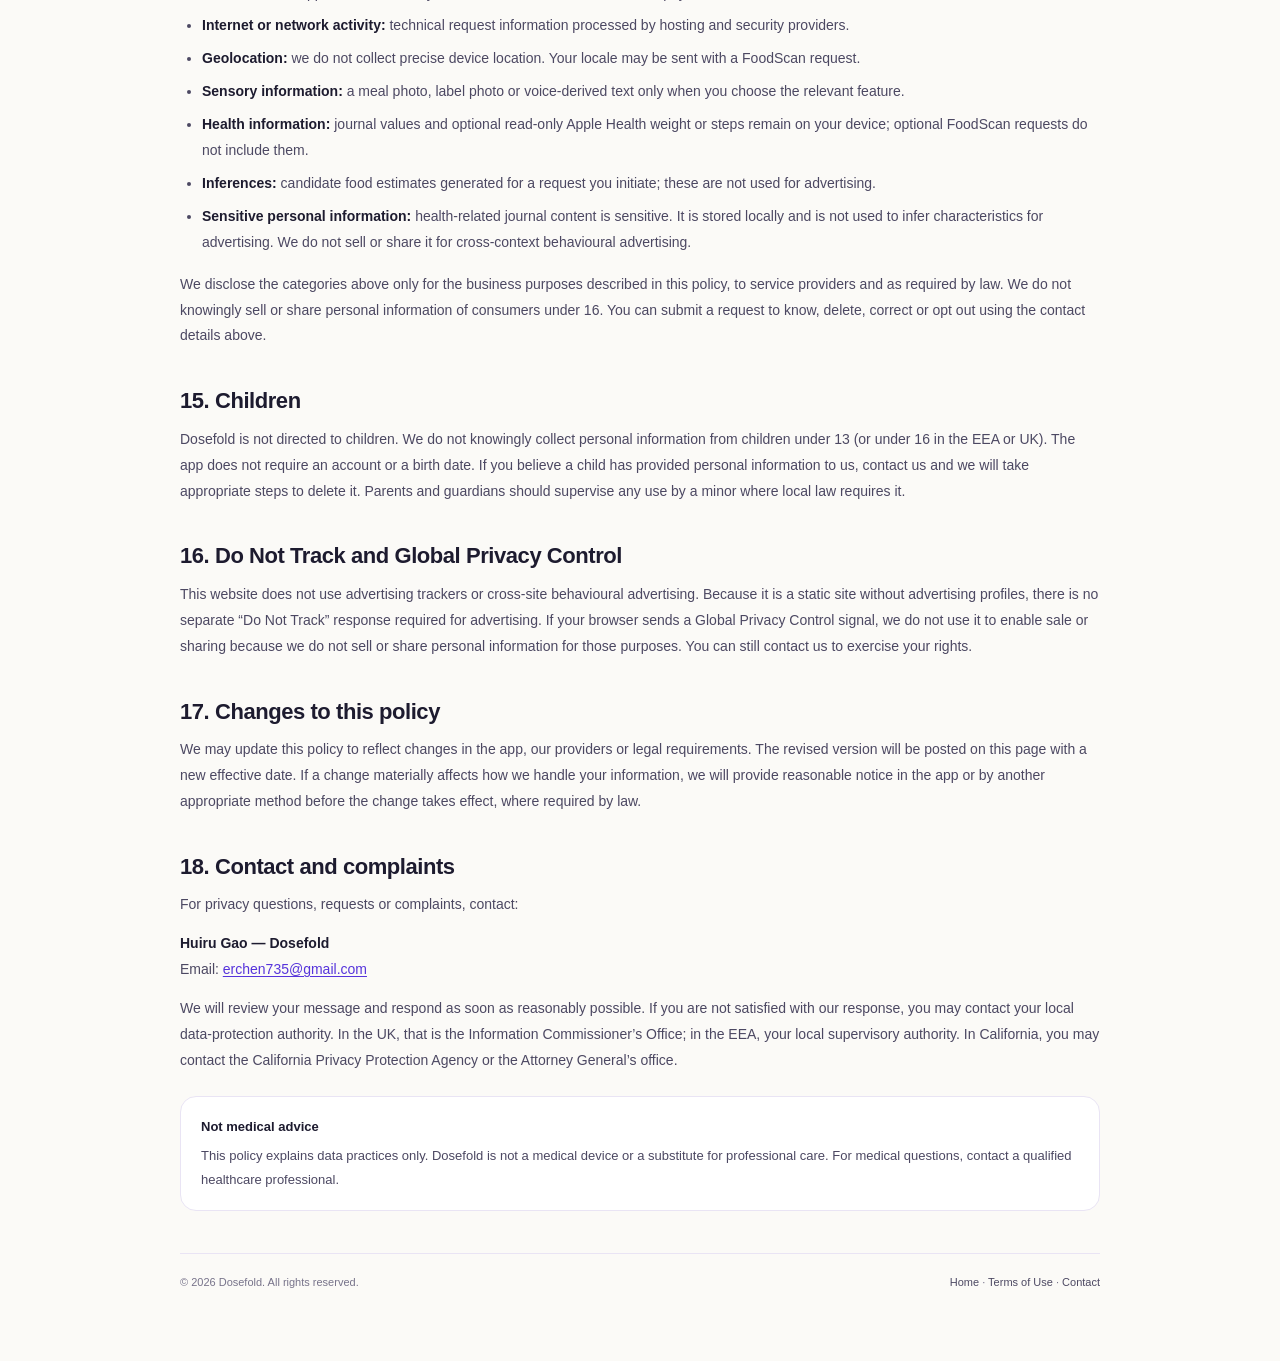
==== commit cc445420: "Clarify free system capabilities and Pro services" ====
--- a/privacy/index.html
+++ b/privacy/index.html
@@ -65,7 +65,7 @@
       <p>This local information is protected by iOS app sandboxing and the device protections you enable. We do not operate a server that receives or stores your journal, and there is no account or cloud sync. If you delete the application or use “Clear local data”, the relevant local information may be permanently removed from that device. Export anything you need to keep.</p>
 
       <h2>3. Optional FoodScan</h2>
-      <p>FoodScan is an optional feature that you choose to use. It is not required for browsing the app or exercising your data rights. Pro membership is required to add or edit records, plans, goals and saved foods, run food scans, and enable Apple Health reads or reminders; manual logging with Pro does not send your journal to the AI provider. When you choose to analyse a photo or description, the app may send the following to our FoodScan service:</p>
+      <p>FoodScan is an optional feature that you choose to use. It is not required for browsing the app or exercising your data rights. Pro membership is required to add or edit records, plans, goals and saved foods, and use FoodScan analysis or barcode lookup. Apple Health access, notification permissions, reminder controls, camera access, photo selection and on-device voice input do not require Pro. Manual logging with Pro does not send your journal to the AI provider. When you choose to analyse a photo or description, the app may send the following to our FoodScan service:</p>
       <ul>
         <li>The selected meal photo, with location and capture metadata removed, or the text you enter or dictate.</li>
         <li>Any note you add and your locale.</li>
